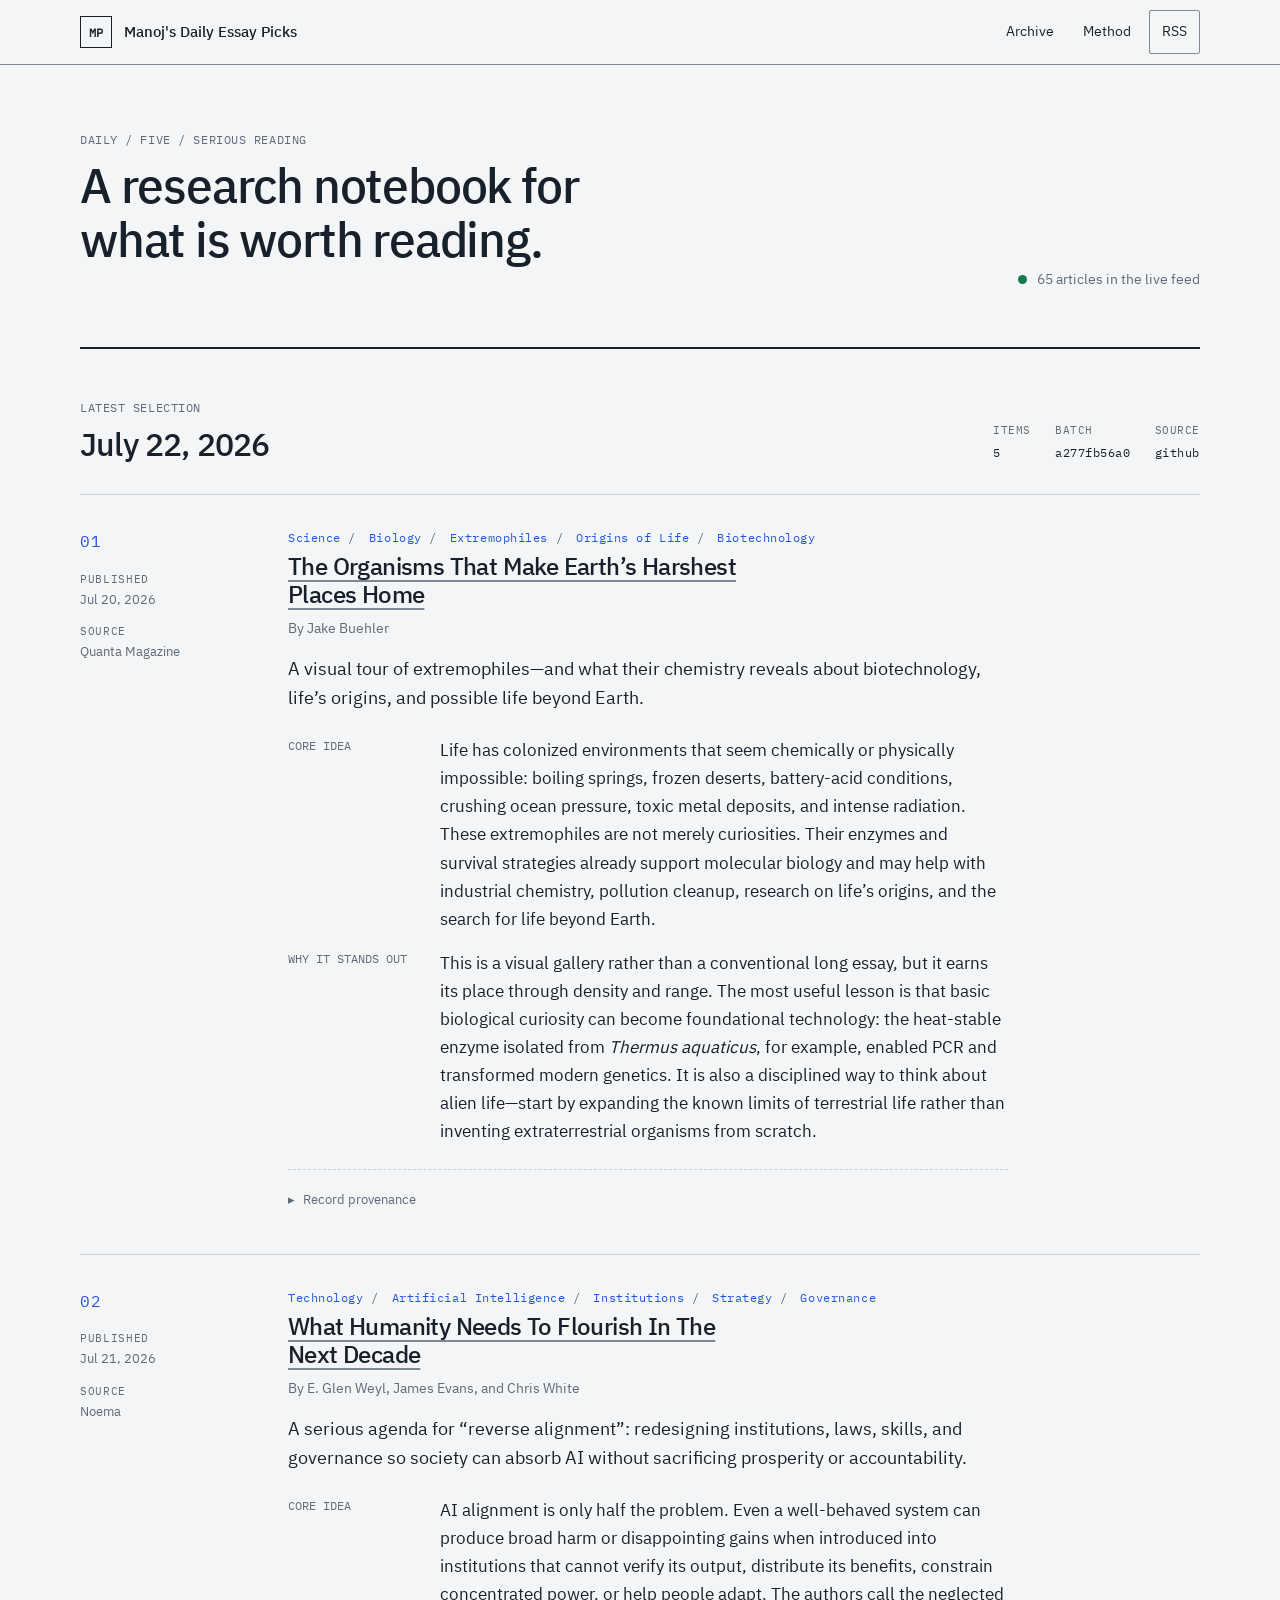
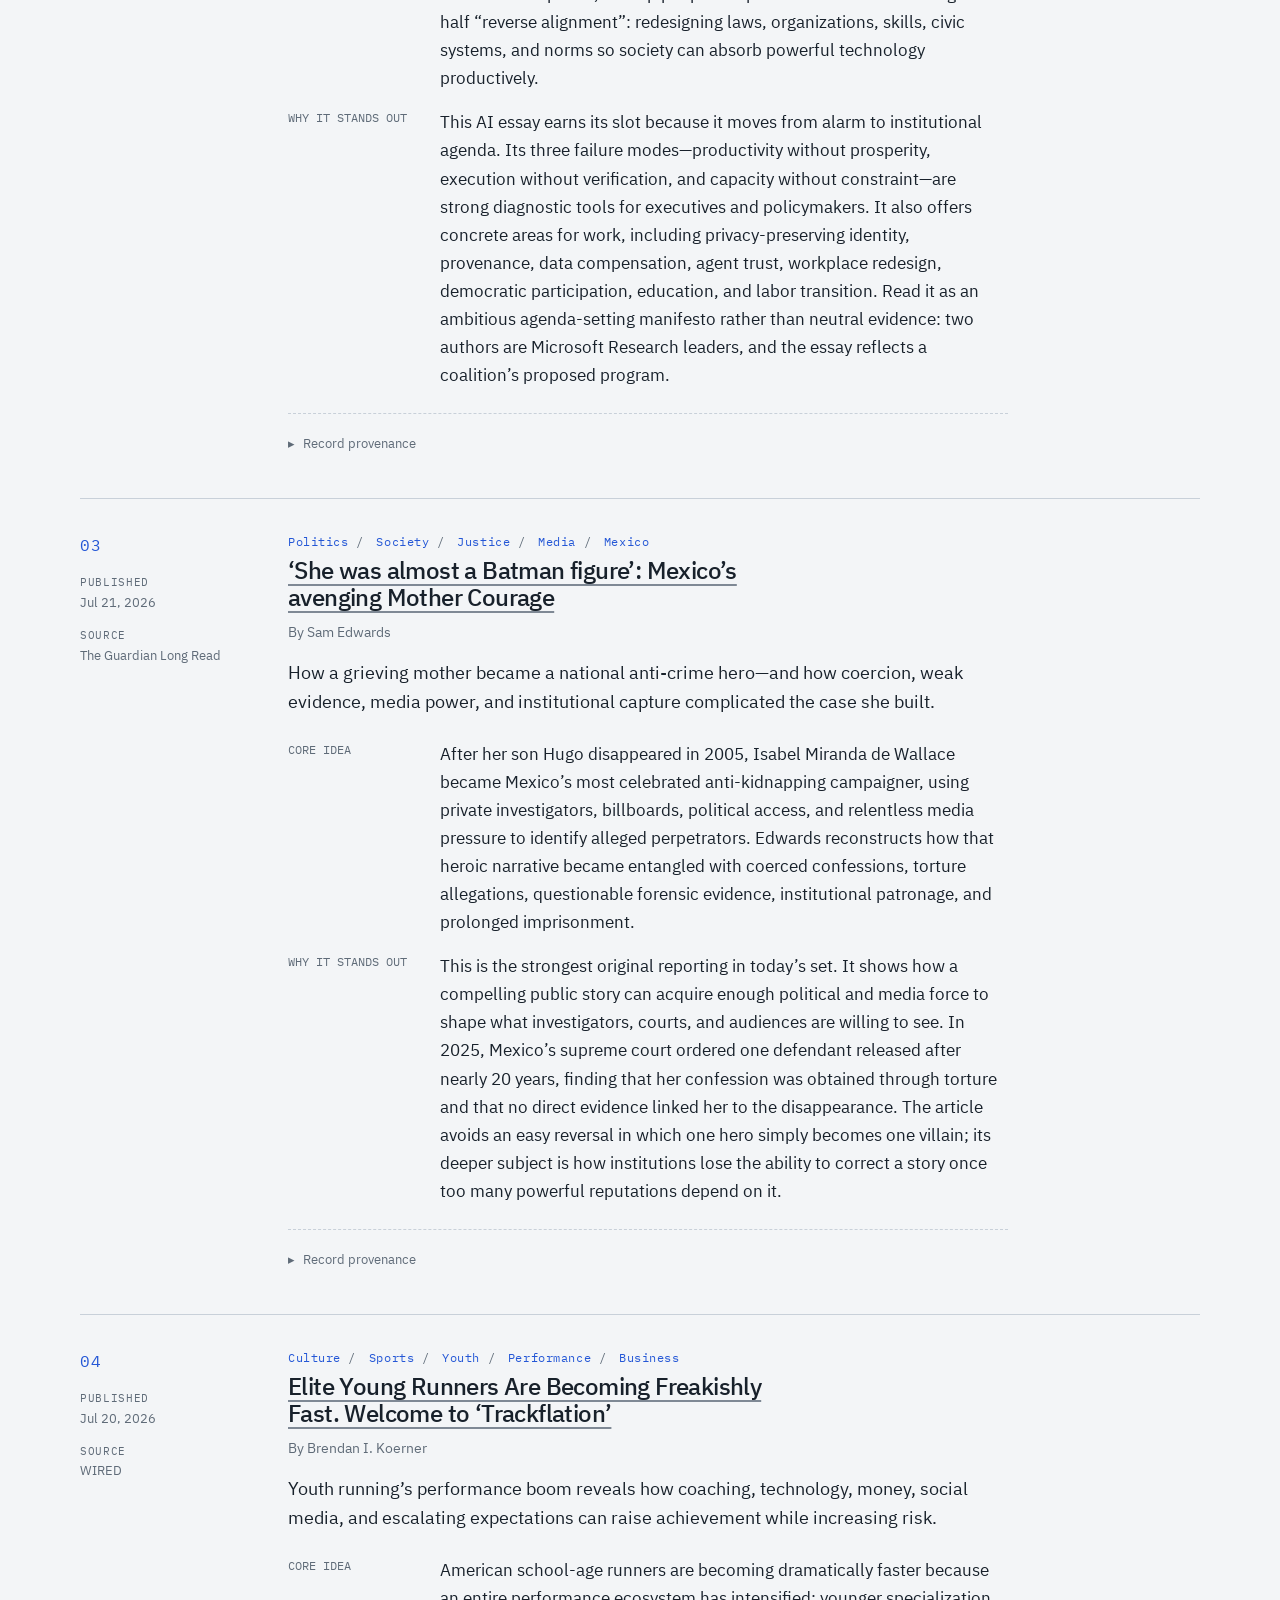
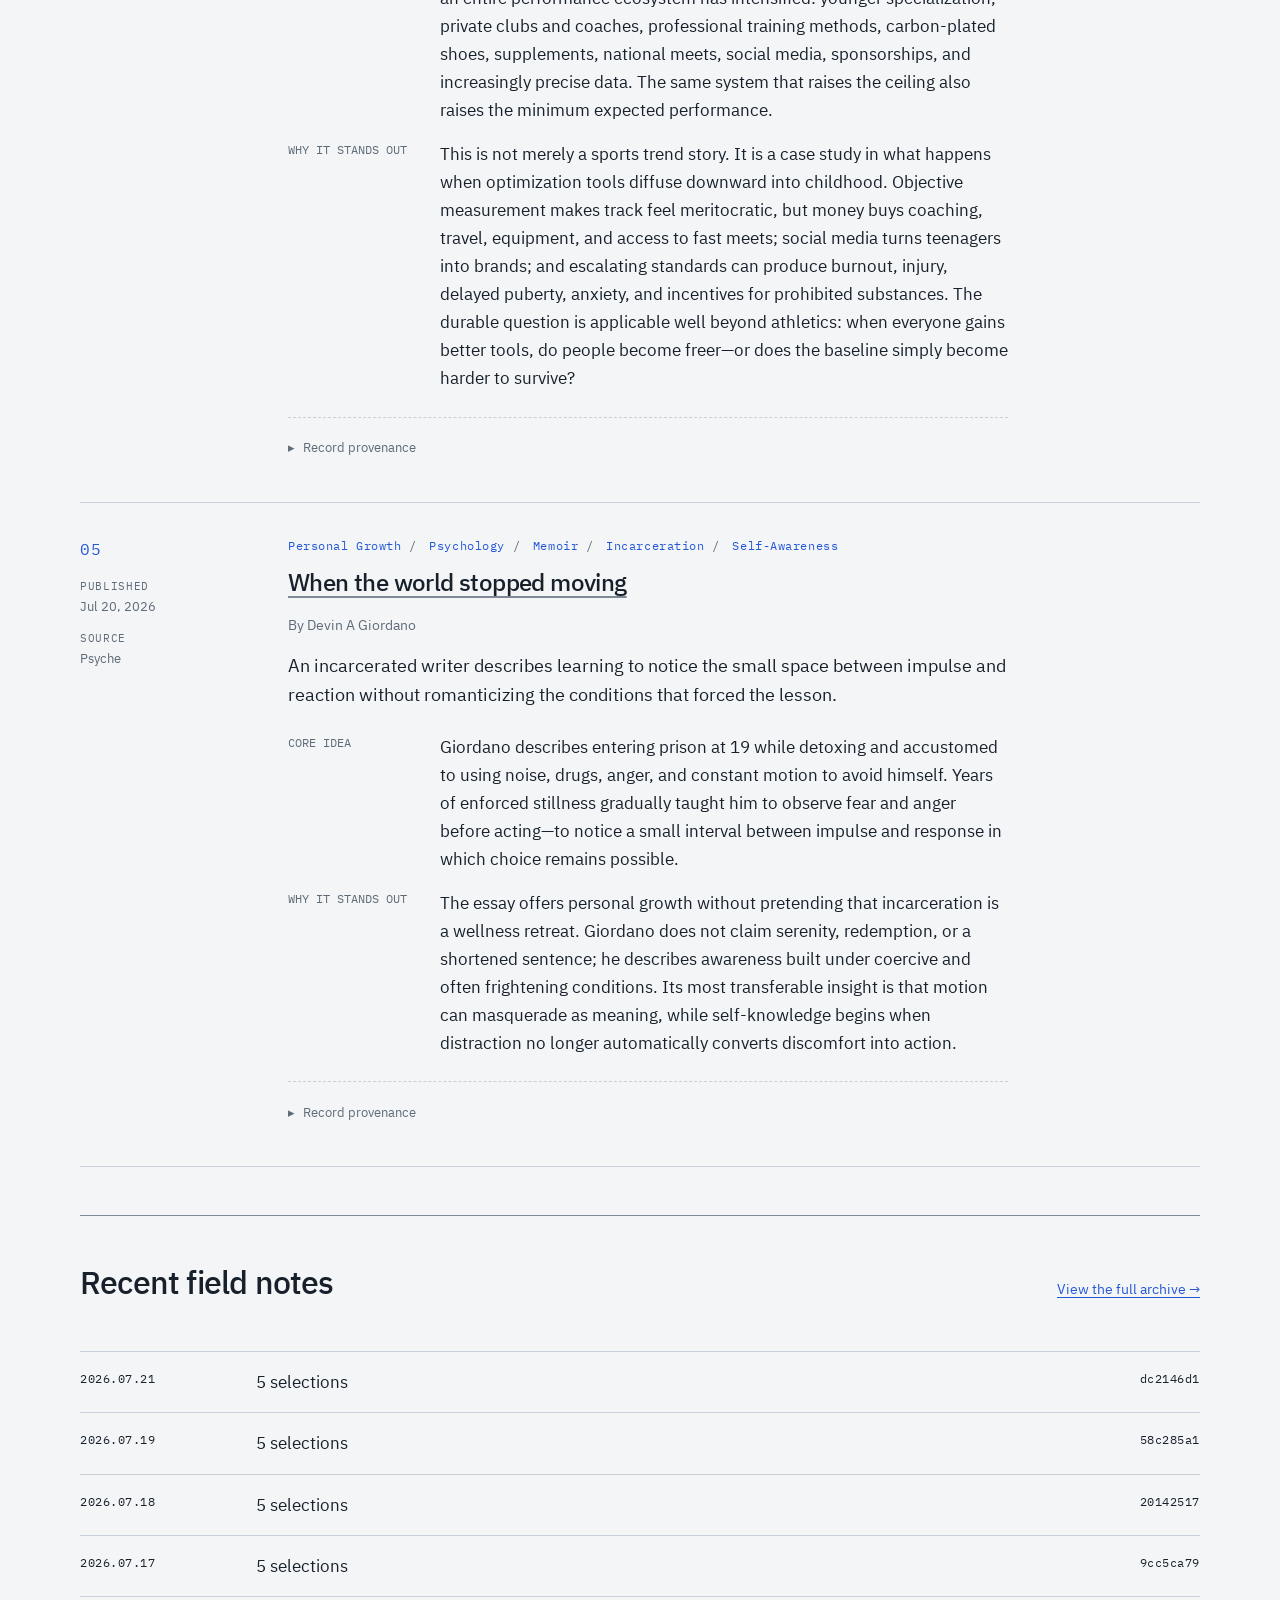
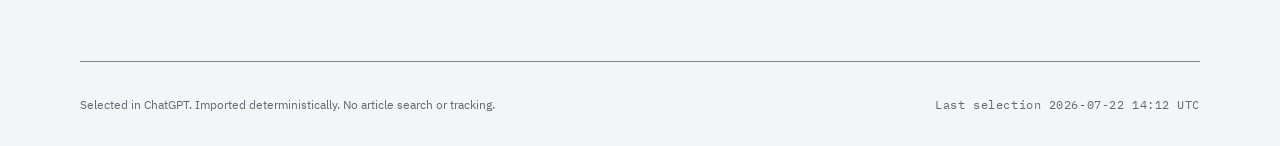
==== public/index.html @ 212d1518 "chore: publish daily essay picks" ====
<!doctype html>
<html lang="en">
  <head>
    <meta charset="utf-8">
    <meta name="viewport" content="width=device-width, initial-scale=1">
    <meta http-equiv="Content-Security-Policy" content="default-src 'self'; style-src 'self'; font-src 'self'; img-src 'none'; script-src 'none'; connect-src 'none'; object-src 'none'; base-uri 'none'; form-action 'none'">
    <meta name="color-scheme" content="light dark">
    <meta name="description" content="Five serious articles and essays selected daily across science, ideas, culture, personal growth, politics, business, strategy, and technology.">
    <title>Manoj&#39;s Daily Essay Picks</title>
    <link rel="alternate" type="application/rss+xml" title="Manoj&#39;s Daily Essay Picks" href="https://manojvemuri.github.io/essay-picks-rss/feed.xml">
    <link rel="stylesheet" href="assets/style.css">
  </head>
  <body>
    <a class="skip-link" href="#content">Skip to main content</a>
    <header class="site-header">
      <div class="site-header__inner">
        <a class="wordmark" href="index.html" aria-label="Manoj&#39;s Daily Essay Picks home" aria-current="page">
          <span class="wordmark__index">MP</span><span>Manoj&#39;s Daily Essay Picks</span>
        </a>
        <nav class="site-nav" aria-label="Primary navigation">
          <a href="archive/">Archive</a>
          <a href="about/">Method</a>
          <a class="site-nav__rss" href="feed.xml">RSS</a>
        </nav>
      </div>
    </header>
    <main id="content" class="page-shell" tabindex="-1"><header class="hero">
  <div><p class="kicker mono">DAILY / FIVE / SERIOUS READING</p><h1 id="page-heading">A research notebook for what is worth reading.</h1></div>
  <div class="hero__status"><span class="status-light" aria-hidden="true"></span><span>65 articles in the live feed</span></div>
</header>
<section class="run" aria-labelledby="latest-run">
  <header class="run-header">
    <div><p class="section-label mono">LATEST SELECTION</p><h2 id="latest-run"><span class="sr-only">Latest selection — </span><time datetime="2026-07-22T14:12:21+00:00">July 22, 2026</time></h2></div>
    <dl class="run-facts mono">
      <div><dt>Items</dt><dd>5</dd></div><div><dt>Batch</dt><dd>a277fb56a0</dd></div><div><dt>Source</dt><dd>github</dd></div>
    </dl>
  </header>
  <div class="article-list"><article class="article-entry" aria-labelledby="article-a277fb56a08be7f24314e1748eec7c83ba4e5de7bfbdcb3e8196fec8ed7889f5-1">
  <div class="article-entry__meta">
    <span class="rank mono"><span class="sr-only">Selection rank </span>01</span>
    <dl>
      <div><dt>Published</dt><dd><time datetime="2026-07-20T00:00:00+00:00">Jul 20, 2026</time></dd></div>
<div><dt>Source</dt><dd>Quanta Magazine</dd></div>    </dl>
  </div>
  <div class="article-entry__body">
    <ul class="eyebrow mono" aria-label="Topics"><li>Science</li><li>Biology</li><li>Extremophiles</li><li>Origins of Life</li><li>Biotechnology</li></ul>
    <h3 id="article-a277fb56a08be7f24314e1748eec7c83ba4e5de7bfbdcb3e8196fec8ed7889f5-1"><a href="https://www.quantamagazine.org/the-organisms-that-make-earths-harshest-places-home-20260720/" rel="noopener noreferrer">The Organisms That Make Earth’s Harshest Places Home</a></h3>
<p class="byline">By Jake Buehler</p>    <p class="dek">A visual tour of extremophiles—and what their chemistry reveals about biotechnology, life’s origins, and possible life beyond Earth.</p>
    <dl class="editorial-notes">
<div><dt>Core idea</dt><dd><p>Life has colonized environments that seem chemically or physically impossible: boiling springs, frozen deserts, battery-acid conditions, crushing ocean pressure, toxic metal deposits, and intense radiation. These extremophiles are not merely curiosities. Their enzymes and survival strategies already support molecular biology and may help with industrial chemistry, pollution cleanup, research on life’s origins, and the search for life beyond Earth.</p>
</dd></div><div><dt>Why it stands out</dt><dd><p>This is a visual gallery rather than a conventional long essay, but it earns its place through density and range. The most useful lesson is that basic biological curiosity can become foundational technology: the heat-stable enzyme isolated from <em>Thermus aquaticus</em>, for example, enabled PCR and transformed modern genetics. It is also a disciplined way to think about alien life—start by expanding the known limits of terrestrial life rather than inventing extraterrestrial organisms from scratch.</p>
</dd></div>    </dl>
    <details class="provenance">
      <summary aria-label="Record provenance for The Organisms That Make Earth’s Harshest Places Home"><span class="disclosure-marker" aria-hidden="true">▸</span>Record provenance</summary>
      <dl>
        <div><dt>Canonical URL</dt><dd class="mono breakable">https://www.quantamagazine.org/the-organisms-that-make-earths-harshest-places-home-20260720/</dd></div>
        <div><dt>Run</dt><dd class="mono">a277fb56a08be7f2</dd></div>
      </dl>
    </details>
  </div>
</article><article class="article-entry" aria-labelledby="article-a277fb56a08be7f24314e1748eec7c83ba4e5de7bfbdcb3e8196fec8ed7889f5-2">
  <div class="article-entry__meta">
    <span class="rank mono"><span class="sr-only">Selection rank </span>02</span>
    <dl>
      <div><dt>Published</dt><dd><time datetime="2026-07-21T00:00:00+00:00">Jul 21, 2026</time></dd></div>
<div><dt>Source</dt><dd>Noema</dd></div>    </dl>
  </div>
  <div class="article-entry__body">
    <ul class="eyebrow mono" aria-label="Topics"><li>Technology</li><li>Artificial Intelligence</li><li>Institutions</li><li>Strategy</li><li>Governance</li></ul>
    <h3 id="article-a277fb56a08be7f24314e1748eec7c83ba4e5de7bfbdcb3e8196fec8ed7889f5-2"><a href="https://www.noemamag.com/what-humanity-needs-to-flourish-in-the-next-decade/" rel="noopener noreferrer">What Humanity Needs To Flourish In The Next Decade</a></h3>
<p class="byline">By E. Glen Weyl, James Evans, and Chris White</p>    <p class="dek">A serious agenda for “reverse alignment”: redesigning institutions, laws, skills, and governance so society can absorb AI without sacrificing prosperity or accountability.</p>
    <dl class="editorial-notes">
<div><dt>Core idea</dt><dd><p>AI alignment is only half the problem. Even a well-behaved system can produce broad harm or disappointing gains when introduced into institutions that cannot verify its output, distribute its benefits, constrain concentrated power, or help people adapt. The authors call the neglected half “reverse alignment”: redesigning laws, organizations, skills, civic systems, and norms so society can absorb powerful technology productively.</p>
</dd></div><div><dt>Why it stands out</dt><dd><p>This AI essay earns its slot because it moves from alarm to institutional agenda. Its three failure modes—productivity without prosperity, execution without verification, and capacity without constraint—are strong diagnostic tools for executives and policymakers. It also offers concrete areas for work, including privacy-preserving identity, provenance, data compensation, agent trust, workplace redesign, democratic participation, education, and labor transition. Read it as an ambitious agenda-setting manifesto rather than neutral evidence: two authors are Microsoft Research leaders, and the essay reflects a coalition’s proposed program.</p>
</dd></div>    </dl>
    <details class="provenance">
      <summary aria-label="Record provenance for What Humanity Needs To Flourish In The Next Decade"><span class="disclosure-marker" aria-hidden="true">▸</span>Record provenance</summary>
      <dl>
        <div><dt>Canonical URL</dt><dd class="mono breakable">https://www.noemamag.com/what-humanity-needs-to-flourish-in-the-next-decade/</dd></div>
        <div><dt>Run</dt><dd class="mono">a277fb56a08be7f2</dd></div>
      </dl>
    </details>
  </div>
</article><article class="article-entry" aria-labelledby="article-a277fb56a08be7f24314e1748eec7c83ba4e5de7bfbdcb3e8196fec8ed7889f5-3">
  <div class="article-entry__meta">
    <span class="rank mono"><span class="sr-only">Selection rank </span>03</span>
    <dl>
      <div><dt>Published</dt><dd><time datetime="2026-07-21T04:00:00+00:00">Jul 21, 2026</time></dd></div>
<div><dt>Source</dt><dd>The Guardian Long Read</dd></div>    </dl>
  </div>
  <div class="article-entry__body">
    <ul class="eyebrow mono" aria-label="Topics"><li>Politics</li><li>Society</li><li>Justice</li><li>Media</li><li>Mexico</li></ul>
    <h3 id="article-a277fb56a08be7f24314e1748eec7c83ba4e5de7bfbdcb3e8196fec8ed7889f5-3"><a href="https://www.theguardian.com/news/ng-interactive/2026/jul/21/she-was-almost-a-batman-figure-mexicos-avenging-mother-courage" rel="noopener noreferrer">‘She was almost a Batman figure’: Mexico’s avenging Mother Courage</a></h3>
<p class="byline">By Sam Edwards</p>    <p class="dek">How a grieving mother became a national anti-crime hero—and how coercion, weak evidence, media power, and institutional capture complicated the case she built.</p>
    <dl class="editorial-notes">
<div><dt>Core idea</dt><dd><p>After her son Hugo disappeared in 2005, Isabel Miranda de Wallace became Mexico’s most celebrated anti-kidnapping campaigner, using private investigators, billboards, political access, and relentless media pressure to identify alleged perpetrators. Edwards reconstructs how that heroic narrative became entangled with coerced confessions, torture allegations, questionable forensic evidence, institutional patronage, and prolonged imprisonment.</p>
</dd></div><div><dt>Why it stands out</dt><dd><p>This is the strongest original reporting in today’s set. It shows how a compelling public story can acquire enough political and media force to shape what investigators, courts, and audiences are willing to see. In 2025, Mexico’s supreme court ordered one defendant released after nearly 20 years, finding that her confession was obtained through torture and that no direct evidence linked her to the disappearance. The article avoids an easy reversal in which one hero simply becomes one villain; its deeper subject is how institutions lose the ability to correct a story once too many powerful reputations depend on it.</p>
</dd></div>    </dl>
    <details class="provenance">
      <summary aria-label="Record provenance for ‘She was almost a Batman figure’: Mexico’s avenging Mother Courage"><span class="disclosure-marker" aria-hidden="true">▸</span>Record provenance</summary>
      <dl>
        <div><dt>Canonical URL</dt><dd class="mono breakable">https://www.theguardian.com/news/ng-interactive/2026/jul/21/she-was-almost-a-batman-figure-mexicos-avenging-mother-courage</dd></div>
        <div><dt>Run</dt><dd class="mono">a277fb56a08be7f2</dd></div>
      </dl>
    </details>
  </div>
</article><article class="article-entry" aria-labelledby="article-a277fb56a08be7f24314e1748eec7c83ba4e5de7bfbdcb3e8196fec8ed7889f5-4">
  <div class="article-entry__meta">
    <span class="rank mono"><span class="sr-only">Selection rank </span>04</span>
    <dl>
      <div><dt>Published</dt><dd><time datetime="2026-07-20T10:00:00+00:00">Jul 20, 2026</time></dd></div>
<div><dt>Source</dt><dd>WIRED</dd></div>    </dl>
  </div>
  <div class="article-entry__body">
    <ul class="eyebrow mono" aria-label="Topics"><li>Culture</li><li>Sports</li><li>Youth</li><li>Performance</li><li>Business</li></ul>
    <h3 id="article-a277fb56a08be7f24314e1748eec7c83ba4e5de7bfbdcb3e8196fec8ed7889f5-4"><a href="https://www.wired.com/story/teenagers-running-trackflation/" rel="noopener noreferrer">Elite Young Runners Are Becoming Freakishly Fast. Welcome to ‘Trackflation’</a></h3>
<p class="byline">By Brendan I. Koerner</p>    <p class="dek">Youth running’s performance boom reveals how coaching, technology, money, social media, and escalating expectations can raise achievement while increasing risk.</p>
    <dl class="editorial-notes">
<div><dt>Core idea</dt><dd><p>American school-age runners are becoming dramatically faster because an entire performance ecosystem has intensified: younger specialization, private clubs and coaches, professional training methods, carbon-plated shoes, supplements, national meets, social media, sponsorships, and increasingly precise data. The same system that raises the ceiling also raises the minimum expected performance.</p>
</dd></div><div><dt>Why it stands out</dt><dd><p>This is not merely a sports trend story. It is a case study in what happens when optimization tools diffuse downward into childhood. Objective measurement makes track feel meritocratic, but money buys coaching, travel, equipment, and access to fast meets; social media turns teenagers into brands; and escalating standards can produce burnout, injury, delayed puberty, anxiety, and incentives for prohibited substances. The durable question is applicable well beyond athletics: when everyone gains better tools, do people become freer—or does the baseline simply become harder to survive?</p>
</dd></div>    </dl>
    <details class="provenance">
      <summary aria-label="Record provenance for Elite Young Runners Are Becoming Freakishly Fast. Welcome to ‘Trackflation’"><span class="disclosure-marker" aria-hidden="true">▸</span>Record provenance</summary>
      <dl>
        <div><dt>Canonical URL</dt><dd class="mono breakable">https://www.wired.com/story/teenagers-running-trackflation/</dd></div>
        <div><dt>Run</dt><dd class="mono">a277fb56a08be7f2</dd></div>
      </dl>
    </details>
  </div>
</article><article class="article-entry" aria-labelledby="article-a277fb56a08be7f24314e1748eec7c83ba4e5de7bfbdcb3e8196fec8ed7889f5-5">
  <div class="article-entry__meta">
    <span class="rank mono"><span class="sr-only">Selection rank </span>05</span>
    <dl>
      <div><dt>Published</dt><dd><time datetime="2026-07-20T18:00:00+00:00">Jul 20, 2026</time></dd></div>
<div><dt>Source</dt><dd>Psyche</dd></div>    </dl>
  </div>
  <div class="article-entry__body">
    <ul class="eyebrow mono" aria-label="Topics"><li>Personal Growth</li><li>Psychology</li><li>Memoir</li><li>Incarceration</li><li>Self-Awareness</li></ul>
    <h3 id="article-a277fb56a08be7f24314e1748eec7c83ba4e5de7bfbdcb3e8196fec8ed7889f5-5"><a href="https://psyche.co/turning-points/in-the-stillness-of-prison-i-learned-how-to-be-alone" rel="noopener noreferrer">When the world stopped moving</a></h3>
<p class="byline">By Devin A Giordano</p>    <p class="dek">An incarcerated writer describes learning to notice the small space between impulse and reaction without romanticizing the conditions that forced the lesson.</p>
    <dl class="editorial-notes">
<div><dt>Core idea</dt><dd><p>Giordano describes entering prison at 19 while detoxing and accustomed to using noise, drugs, anger, and constant motion to avoid himself. Years of enforced stillness gradually taught him to observe fear and anger before acting—to notice a small interval between impulse and response in which choice remains possible.</p>
</dd></div><div><dt>Why it stands out</dt><dd><p>The essay offers personal growth without pretending that incarceration is a wellness retreat. Giordano does not claim serenity, redemption, or a shortened sentence; he describes awareness built under coercive and often frightening conditions. Its most transferable insight is that motion can masquerade as meaning, while self-knowledge begins when distraction no longer automatically converts discomfort into action.</p>
</dd></div>    </dl>
    <details class="provenance">
      <summary aria-label="Record provenance for When the world stopped moving"><span class="disclosure-marker" aria-hidden="true">▸</span>Record provenance</summary>
      <dl>
        <div><dt>Canonical URL</dt><dd class="mono breakable">https://psyche.co/turning-points/in-the-stillness-of-prison-i-learned-how-to-be-alone</dd></div>
        <div><dt>Run</dt><dd class="mono">a277fb56a08be7f2</dd></div>
      </dl>
    </details>
  </div>
</article></div>
</section>
<section class="recent-runs" aria-labelledby="recent-heading">
  <div class="section-heading-row"><h2 id="recent-heading">Recent field notes</h2><a class="target-link" href="archive/">View the full archive →</a></div>
  <ol class="run-index"><li><span class="mono">2026.07.21</span><span>5 selections</span><span class="mono">dc2146d1</span></li><li><span class="mono">2026.07.19</span><span>5 selections</span><span class="mono">58c285a1</span></li><li><span class="mono">2026.07.18</span><span>5 selections</span><span class="mono">20142517</span></li><li><span class="mono">2026.07.17</span><span>5 selections</span><span class="mono">9cc5ca79</span></li></ol>
</section>
</main>
    <footer class="site-footer">
      <p>Selected in ChatGPT. Imported deterministically. No article search or tracking.</p>
<p class="mono">Last selection <time datetime="2026-07-22T14:12:21+00:00">2026-07-22 14:12 UTC</time></p>    </footer>
  </body>
</html>
---- public/assets/style.css ----
/* Aesthetic direction: Research notebook / analytical / composed / archival.
 * Type: IBM Plex Sans + IBM Plex Mono, self-hosted. Cool paper/ink/cobalt palette.
 * Moderate 8px density, 2px corners, rules instead of shadows, no imagery.
 * Quiet 150ms transitions only; reduced-motion safe.
 */
@font-face{font-family:"IBM Plex Sans";src:url("fonts/IBMPlexSans-Regular.woff2") format("woff2");font-style:normal;font-weight:400;font-display:swap}
@font-face{font-family:"IBM Plex Sans";src:url("fonts/IBMPlexSans-Medium.woff2") format("woff2");font-style:normal;font-weight:500 600;font-display:swap}
@font-face{font-family:"IBM Plex Mono";src:url("fonts/IBMPlexMono-Regular.woff2") format("woff2");font-style:normal;font-weight:400 500;font-display:swap}
:root{color-scheme:light dark;--canvas:#f3f5f7;--surface:#fafbfc;--ink:#18212b;--muted:#5f6b78;--rule:#c8d0d9;--rule-strong:#7f8995;--cobalt:#2457d6;--cobalt-hover:#1945b5;--success:#18794e;--warning:#946200;--focus:#0b57d0;--s1:.5rem;--s2:1rem;--s3:1.5rem;--s4:2rem;--s5:3rem;--s6:4rem;--content:70rem;--measure:72ch;--transition:150ms ease}
*{box-sizing:border-box}html{scroll-behavior:smooth}body{margin:0;background:var(--canvas);color:var(--ink);font-family:"IBM Plex Sans","Helvetica Neue",sans-serif;font-size:1.0625rem;line-height:1.65;text-rendering:optimizeLegibility}.sr-only{position:absolute;width:1px;height:1px;padding:0;margin:-1px;overflow:hidden;clip:rect(0,0,0,0);white-space:nowrap;border:0}
a{color:var(--cobalt);text-decoration-thickness:.08em;text-underline-offset:.2em;transition:color var(--transition),background-color var(--transition)}a:hover{color:var(--cobalt-hover)}a:focus-visible,summary:focus-visible{outline:3px solid var(--focus);outline-offset:4px;border-radius:2px}
h1,h2,h3,p{margin-top:0}h1,h2,h3{line-height:1.14;letter-spacing:-.025em}h1{font-size:clamp(2.25rem,6vw,3rem);max-width:18ch}h2{font-size:clamp(1.625rem,4vw,2rem)}h3{font-size:clamp(1.3125rem,3vw,1.5rem);max-width:34ch}.mono,code,.section-label,.kicker{font-family:"IBM Plex Mono","SFMono-Regular",Consolas,monospace;font-size:.78rem;letter-spacing:.045em}
.skip-link{position:fixed;top:.75rem;left:.75rem;z-index:10;padding:.75rem 1rem;background:var(--ink);color:var(--surface);transform:translateY(-160%)}.skip-link:focus{transform:translateY(0)}
.site-header{position:sticky;top:0;z-index:5;border-bottom:1px solid var(--rule-strong);background:color-mix(in srgb,var(--canvas) 94%,transparent);backdrop-filter:blur(12px)}.site-header__inner,.page-shell,.site-footer{width:min(calc(100% - 2rem),var(--content));margin-inline:auto}.site-header__inner{min-height:4rem;display:flex;align-items:center;justify-content:space-between;gap:var(--s2)}
.wordmark{min-height:2.75rem;display:inline-flex;align-items:center;gap:.75rem;color:var(--ink);font-size:.92rem;font-weight:600;text-decoration:none}.wordmark__index{display:grid;place-items:center;width:2rem;height:2rem;border:1px solid var(--ink);font-family:"IBM Plex Mono",monospace;font-size:.72rem}.site-nav{display:flex;align-items:center;gap:.35rem}.site-nav a{min-height:2.75rem;display:grid;place-items:center;padding:0 .75rem;color:var(--ink);font-size:.88rem;text-decoration:none}.site-nav a:hover{background:var(--surface)}.site-nav__rss{border:1px solid var(--rule-strong);border-radius:2px}
.page-shell{padding-block:var(--s6)}.hero{display:grid;grid-template-columns:minmax(0,1fr) auto;gap:var(--s5);align-items:end;padding-bottom:var(--s5);border-bottom:2px solid var(--ink)}.kicker,.section-label{color:var(--muted);margin-bottom:var(--s1)}.hero__status{display:flex;align-items:center;gap:.625rem;padding-bottom:.5rem;color:var(--muted);font-size:.88rem}.status-light{width:.55rem;height:.55rem;border-radius:50%;background:var(--success)}
.run{padding-block:var(--s5);border-bottom:1px solid var(--rule-strong)}.run--archive{padding-top:var(--s4)}.run-header{display:flex;align-items:end;justify-content:space-between;gap:var(--s4);margin-bottom:var(--s3)}.run-header h2{margin-bottom:0}.run-facts{display:flex;gap:var(--s3);margin:0}.run-facts div{display:grid;gap:.1rem}.run-facts dt{color:var(--muted);text-transform:uppercase;font-size:.68rem}.run-facts dd{margin:0;color:var(--ink)}
.reading-order{display:grid;grid-template-columns:9rem minmax(0,var(--measure));gap:var(--s3);padding:var(--s2) 0;border-block:1px solid var(--rule-strong)}.reading-order p{margin:0}.reading-order__label{margin:0;color:var(--cobalt);font-size:.78rem;letter-spacing:.045em}.article-list{border-top:1px solid var(--rule);margin-top:var(--s4)}
.article-entry{display:grid;grid-template-columns:11rem minmax(0,1fr);gap:var(--s4);padding-block:var(--s4);border-bottom:1px solid var(--rule)}.article-entry__meta{color:var(--muted)}.rank{display:inline-block;color:var(--cobalt);font-size:1rem;margin-bottom:var(--s2)}.article-entry__meta dl{display:grid;gap:.8rem;margin:0}.article-entry__meta dt{font-family:"IBM Plex Mono",monospace;font-size:.68rem;text-transform:uppercase;letter-spacing:.06em}.article-entry__meta dd{margin:0;font-size:.82rem}.article-entry__body{max-width:var(--measure)}.article-entry h3{margin:.35rem 0 .5rem}.article-entry h3 a{display:inline-flex;align-items:center;min-height:2.75rem;color:var(--ink);text-decoration-color:var(--rule-strong)}.article-entry h3 a:hover{color:var(--cobalt);text-decoration-color:var(--cobalt)}
.eyebrow{display:flex;flex-wrap:wrap;gap:.5rem .8rem;margin:0;padding:0;color:var(--cobalt);list-style:none}.eyebrow li:not(:last-child)::after{content:" /";color:var(--muted)}.byline{color:var(--muted);font-size:.9rem}.dek{font-size:1.1rem;color:var(--ink)}.editorial-notes{display:grid;gap:var(--s2);margin:var(--s3) 0 0}.editorial-notes div{display:grid;grid-template-columns:8.5rem minmax(0,1fr);gap:var(--s2)}.editorial-notes dt{font-family:"IBM Plex Mono",monospace;font-size:.72rem;text-transform:uppercase;color:var(--muted)}.editorial-notes dd{margin:0}.editorial-notes dd p:last-child{margin-bottom:0}
.delivery-note{margin-top:var(--s2);padding-left:.75rem;border-left:3px solid var(--warning);color:var(--muted);font-size:.86rem}.provenance{margin-top:var(--s3);border-top:1px dashed var(--rule);padding-top:var(--s1);font-size:.8rem;color:var(--muted)}.provenance summary{cursor:pointer;min-height:2.75rem;display:flex;align-items:center;gap:.5rem}.disclosure-marker{display:inline-block;transition:transform var(--transition)}.provenance[open] .disclosure-marker{transform:rotate(90deg)}.provenance dl{margin:0}.provenance div{display:grid;grid-template-columns:8rem minmax(0,1fr);gap:var(--s2)}.provenance dd{margin:0}.breakable{overflow-wrap:anywhere}
.recent-runs{padding-top:var(--s5)}.section-heading-row{display:flex;align-items:baseline;justify-content:space-between;gap:var(--s2)}.section-heading-row a{font-size:.9rem}.target-link{display:inline-flex;align-items:center;min-height:2.75rem}.run-index{list-style:none;padding:0;margin:var(--s3) 0 0;border-top:1px solid var(--rule)}.run-index li{display:grid;grid-template-columns:10rem 1fr auto;gap:var(--s2);padding:var(--s2) 0;border-bottom:1px solid var(--rule)}
.page-heading{max-width:48rem;padding-bottom:var(--s4);border-bottom:2px solid var(--ink)}.page-heading>p:last-child{max-width:var(--measure);color:var(--muted)}.method-grid{display:grid;grid-template-columns:repeat(2,1fr);gap:1px;margin-top:var(--s5);background:var(--rule-strong);border:1px solid var(--rule-strong)}.method-grid section{background:var(--surface);padding:var(--s4)}.method-grid h2{font-size:1.35rem}.method-grid p:last-child{margin-bottom:0}
.design-spec{margin-top:var(--s5);padding:var(--s4);border:1px solid var(--rule-strong);background:var(--surface)}.design-spec dl{display:grid;grid-template-columns:repeat(2,1fr);gap:0;margin:var(--s3) 0 0;border-top:1px solid var(--rule)}.design-spec div{display:grid;grid-template-columns:7rem 1fr;gap:var(--s2);padding:var(--s2) 0;border-bottom:1px solid var(--rule)}.design-spec div:nth-child(odd){padding-right:var(--s3)}.design-spec dt{font-family:"IBM Plex Mono",monospace;font-size:.72rem;color:var(--muted);text-transform:uppercase}.design-spec dd{margin:0}.empty-state{max-width:44rem;padding:var(--s5);border:1px solid var(--rule-strong);background:var(--surface)}.empty-state code{display:block;padding:var(--s2);border:1px solid var(--rule);overflow-x:auto}.site-footer{display:flex;justify-content:space-between;gap:var(--s3);padding-block:var(--s4);border-top:1px solid var(--rule-strong);color:var(--muted);font-size:.78rem}.site-footer p{margin:0}
@media(prefers-color-scheme:dark){:root{--canvas:#11161c;--surface:#171e26;--ink:#e5ecf3;--muted:#9daab8;--rule:#35414e;--rule-strong:#667585;--cobalt:#7da4ff;--cobalt-hover:#a8c1ff;--success:#4ea978;--warning:#d19a45;--focus:#a8c1ff}}
@media(max-width:48rem){.site-header__inner{align-items:flex-start;padding-block:.75rem}.wordmark{max-width:12rem}.site-nav{gap:0}.site-nav a{padding-inline:.5rem}.page-shell{padding-block:var(--s4)}.hero{grid-template-columns:1fr;gap:var(--s2)}.run-header{align-items:flex-start;flex-direction:column}.run-facts{width:100%;justify-content:space-between}.reading-order{grid-template-columns:1fr;gap:.4rem}.article-entry{grid-template-columns:1fr;gap:var(--s2)}.article-entry__meta{display:flex;justify-content:space-between;align-items:flex-start;gap:var(--s2)}.article-entry__meta dl{grid-template-columns:repeat(3,1fr)}.editorial-notes div{grid-template-columns:1fr;gap:.25rem}.method-grid,.design-spec dl{grid-template-columns:1fr}.design-spec div:nth-child(odd){padding-right:0}.site-footer{flex-direction:column}}
@media(max-width:34rem){.site-header__inner{display:grid}.site-nav{justify-content:space-between}.article-entry__meta{display:block}.article-entry__meta dl{display:flex;flex-wrap:wrap}.run-facts{flex-wrap:wrap}.run-index li{grid-template-columns:1fr auto}.run-index li span:last-child{display:none}.design-spec div,.provenance div{grid-template-columns:1fr;gap:.25rem}}
@media(prefers-reduced-motion:reduce){*,*::before,*::after{scroll-behavior:auto!important;transition-duration:.01ms!important}}
@media print{:root{color-scheme:light;--canvas:#fff;--surface:#fff;--ink:#111;--muted:#444;--rule:#bbb}.site-header,.site-footer,.provenance,.recent-runs{display:none}.page-shell{width:100%;padding:0}.article-entry{break-inside:avoid;grid-template-columns:8rem 1fr}a{color:inherit;text-decoration:none}}
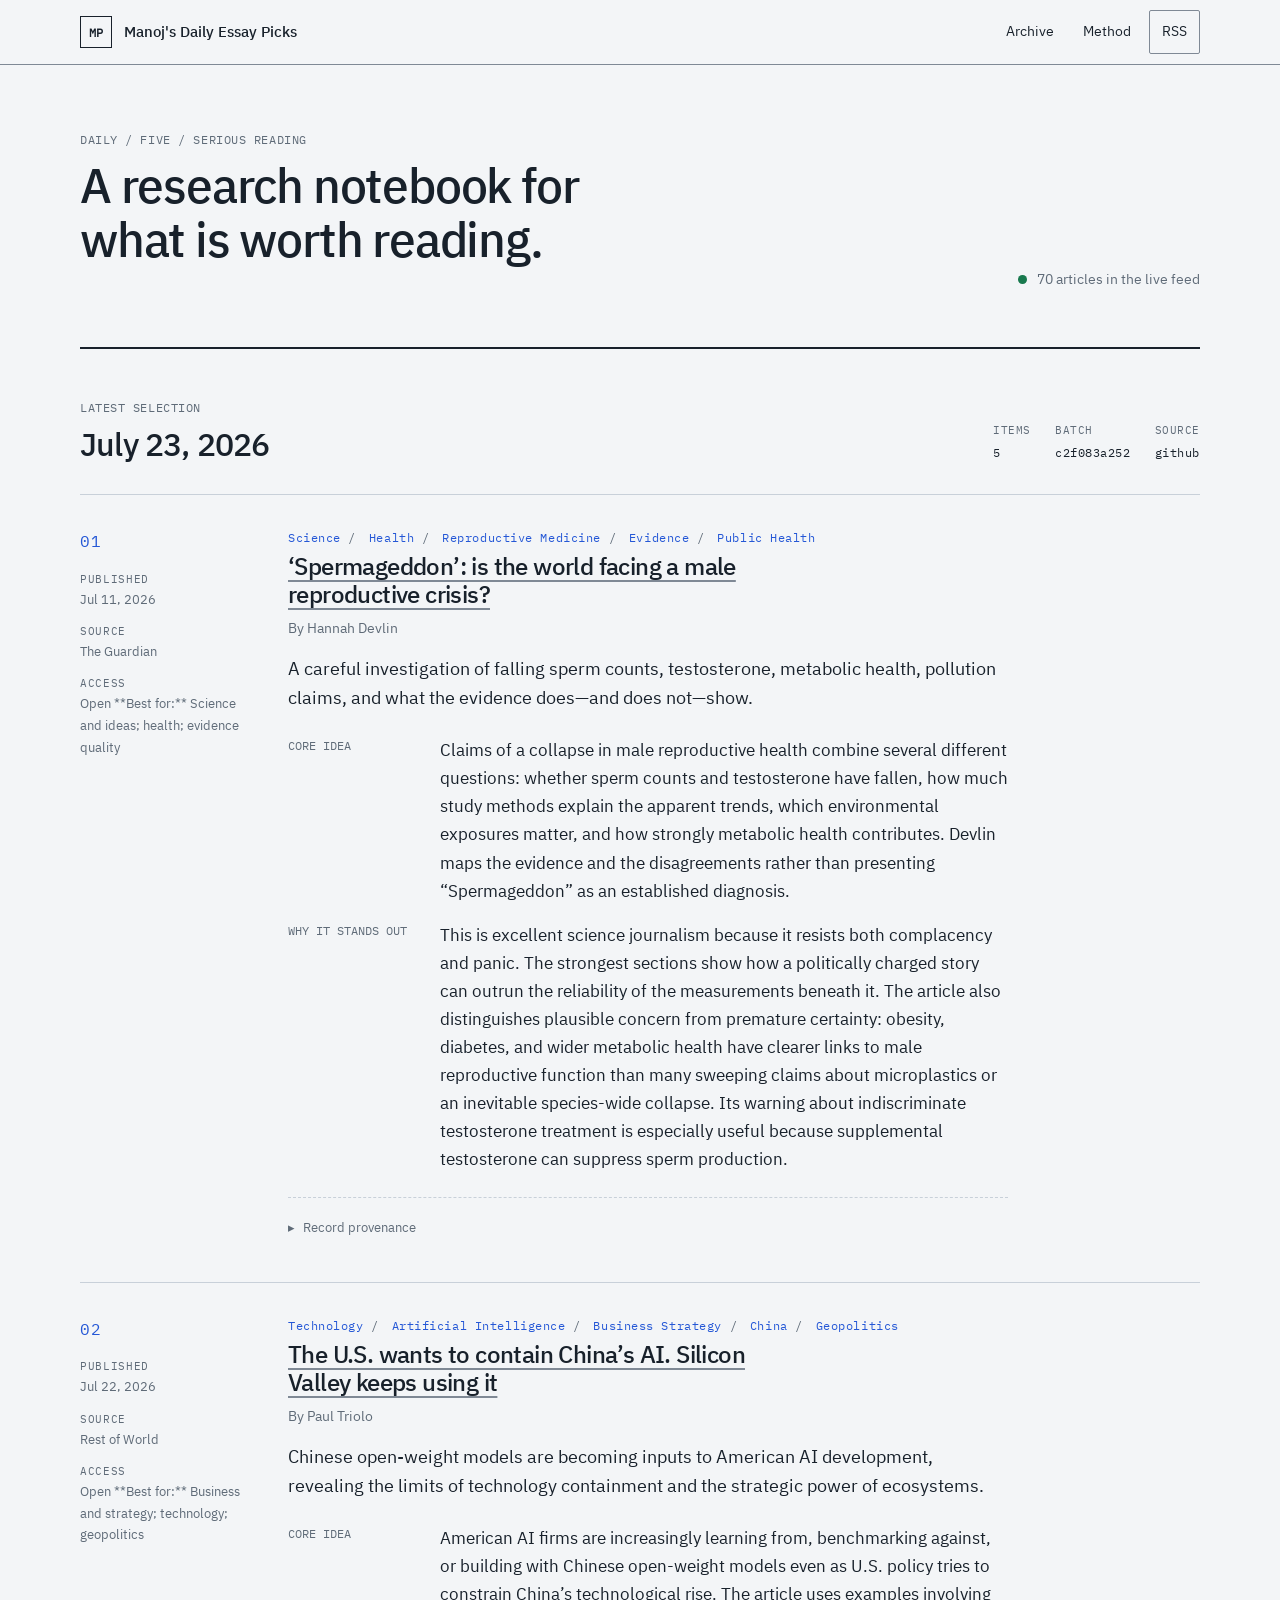
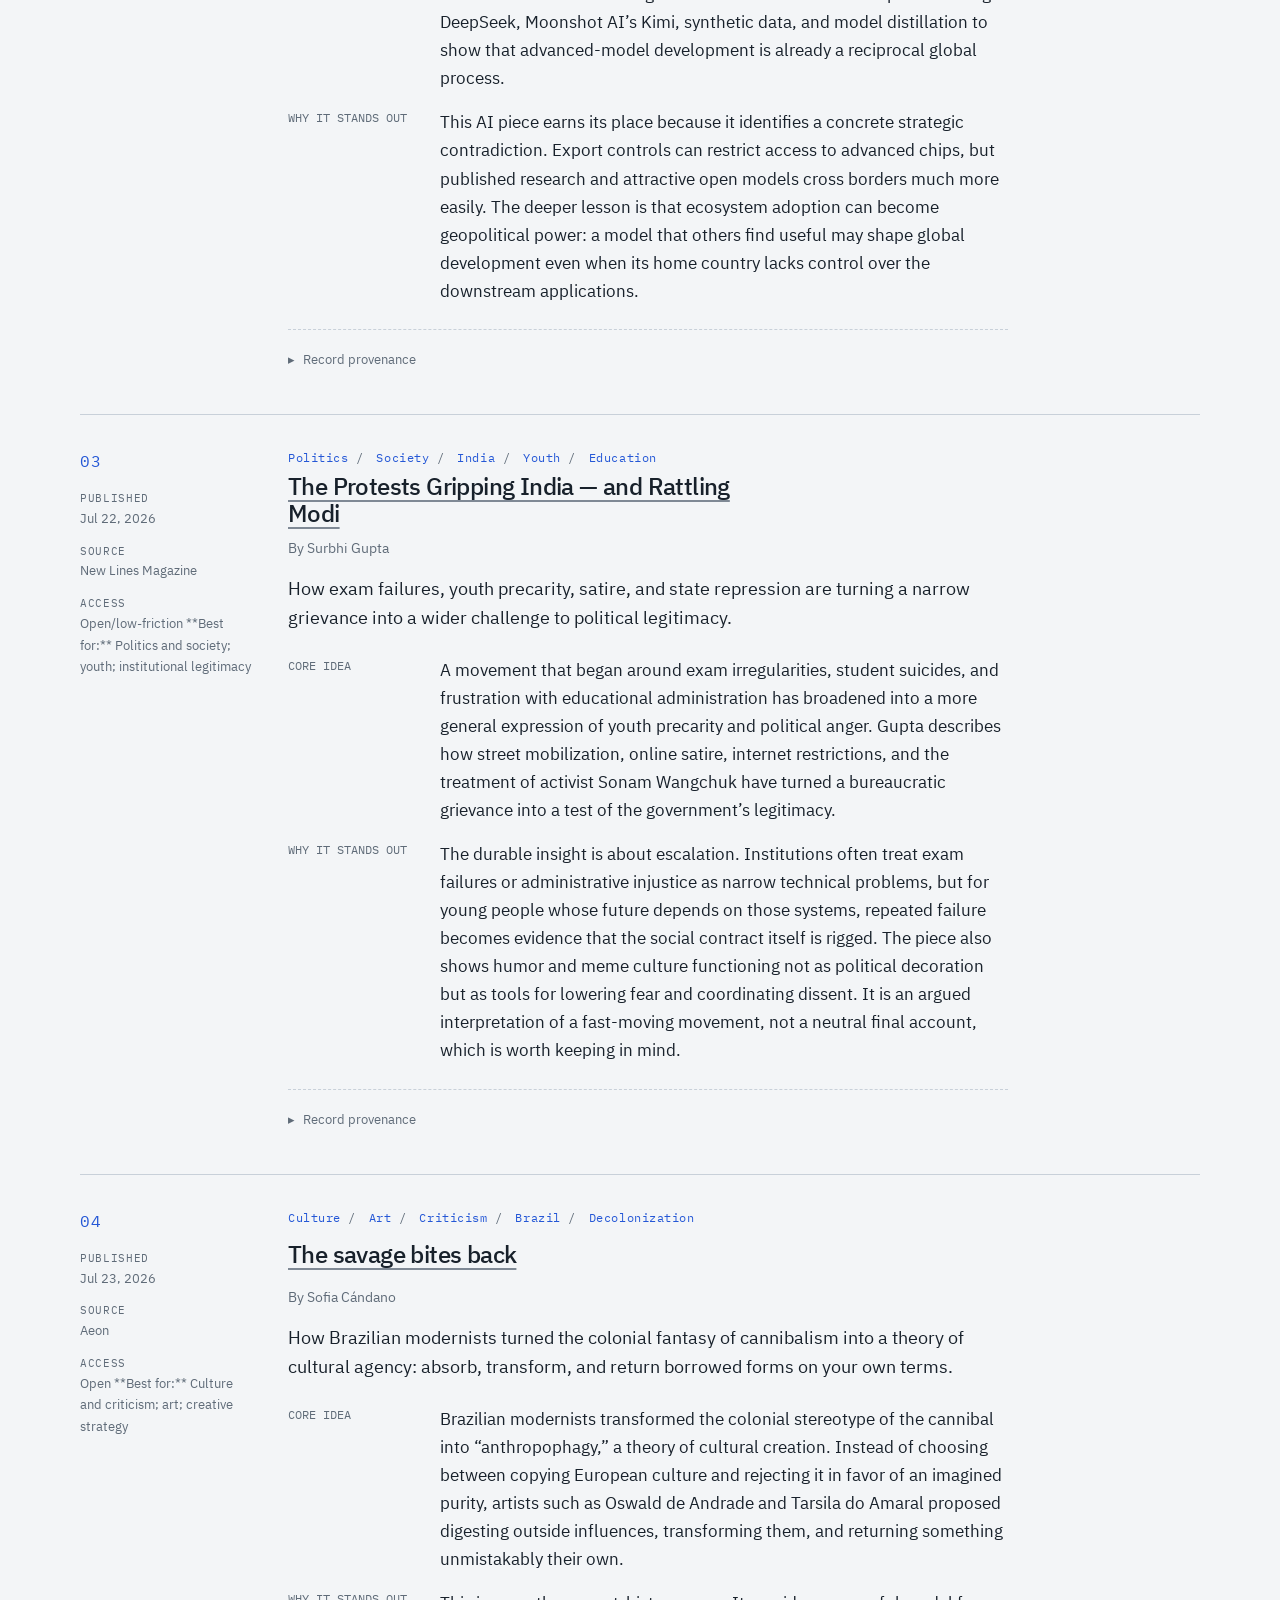
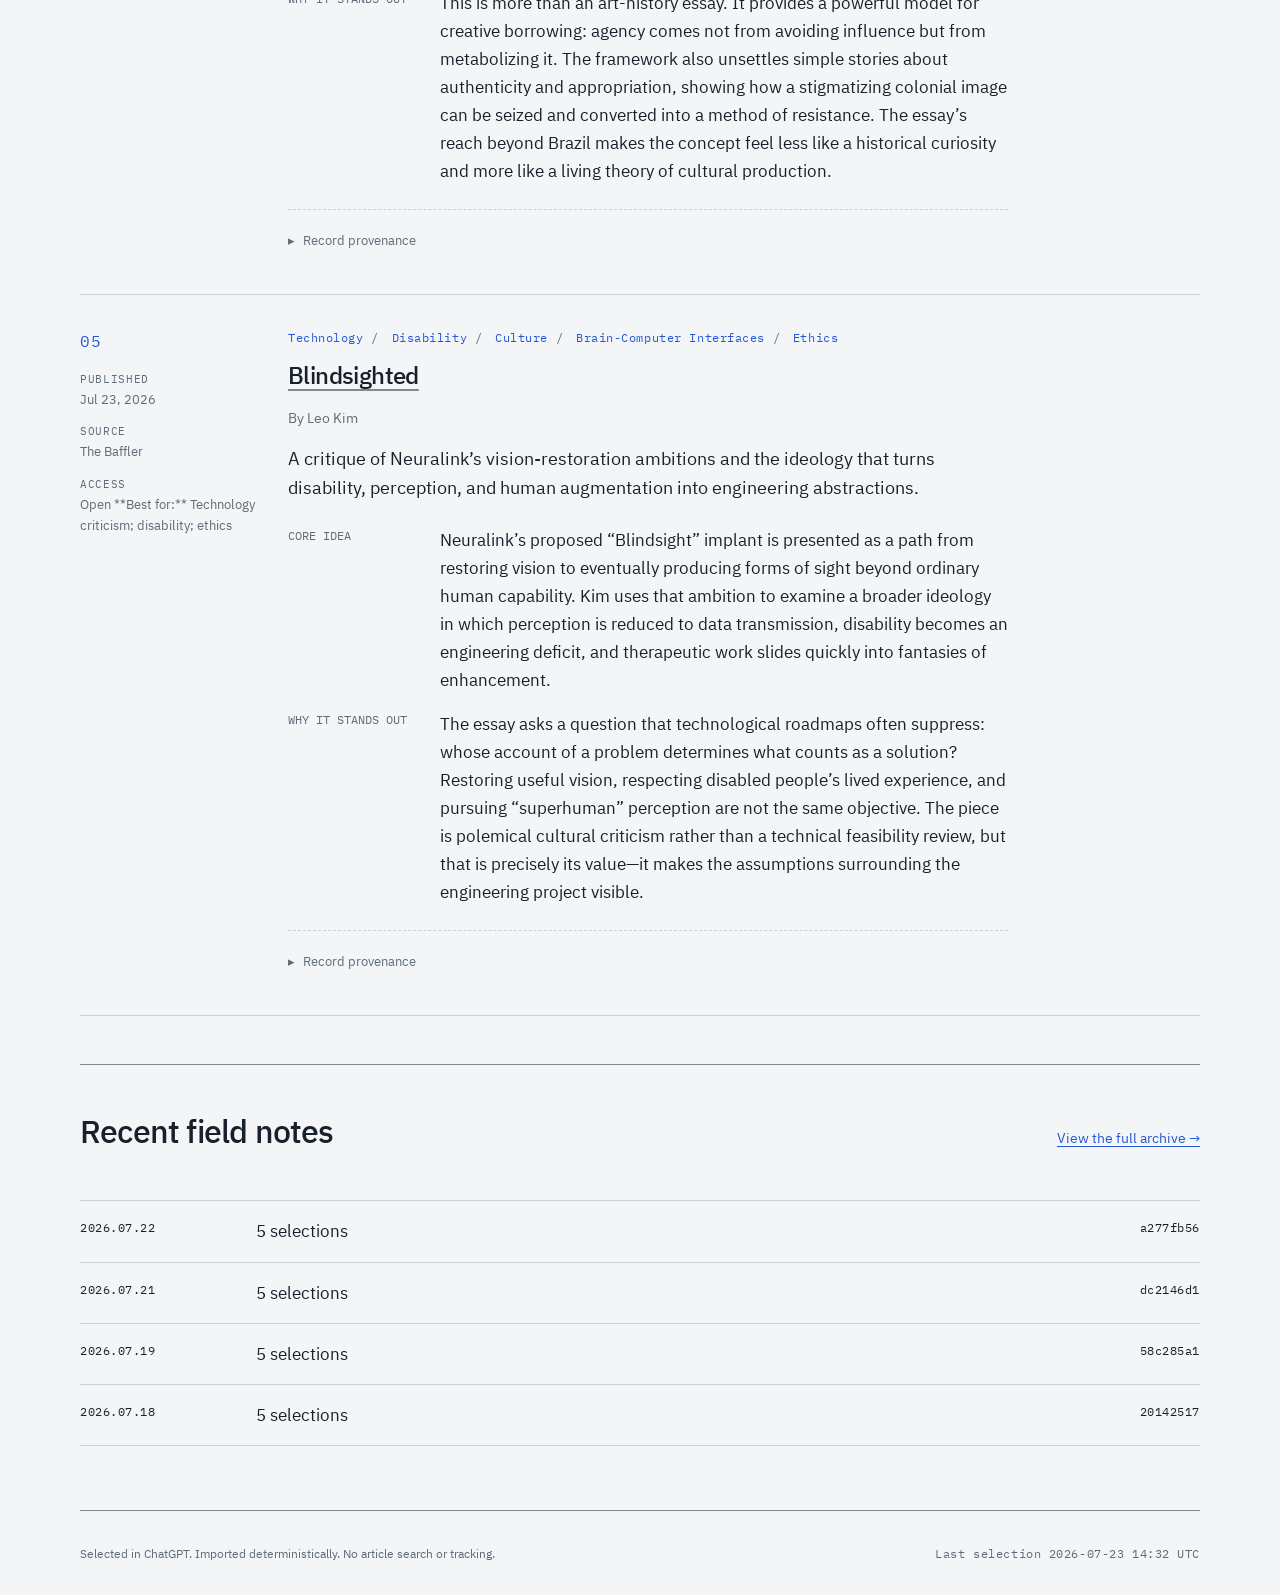
==== commit 9974051e: "chore: publish daily essay picks" ====
--- a/public/index.html
+++ b/public/index.html
@@ -26,127 +26,127 @@
     </header>
     <main id="content" class="page-shell" tabindex="-1"><header class="hero">
   <div><p class="kicker mono">DAILY / FIVE / SERIOUS READING</p><h1 id="page-heading">A research notebook for what is worth reading.</h1></div>
-  <div class="hero__status"><span class="status-light" aria-hidden="true"></span><span>65 articles in the live feed</span></div>
+  <div class="hero__status"><span class="status-light" aria-hidden="true"></span><span>70 articles in the live feed</span></div>
 </header>
 <section class="run" aria-labelledby="latest-run">
   <header class="run-header">
-    <div><p class="section-label mono">LATEST SELECTION</p><h2 id="latest-run"><span class="sr-only">Latest selection — </span><time datetime="2026-07-22T14:12:21+00:00">July 22, 2026</time></h2></div>
+    <div><p class="section-label mono">LATEST SELECTION</p><h2 id="latest-run"><span class="sr-only">Latest selection — </span><time datetime="2026-07-23T14:32:12+00:00">July 23, 2026</time></h2></div>
     <dl class="run-facts mono">
-      <div><dt>Items</dt><dd>5</dd></div><div><dt>Batch</dt><dd>a277fb56a0</dd></div><div><dt>Source</dt><dd>github</dd></div>
+      <div><dt>Items</dt><dd>5</dd></div><div><dt>Batch</dt><dd>c2f083a252</dd></div><div><dt>Source</dt><dd>github</dd></div>
     </dl>
   </header>
-  <div class="article-list"><article class="article-entry" aria-labelledby="article-a277fb56a08be7f24314e1748eec7c83ba4e5de7bfbdcb3e8196fec8ed7889f5-1">
+  <div class="article-list"><article class="article-entry" aria-labelledby="article-c2f083a25274c087c835291f43451f159fbfebf88543a273bfe007dd6570f2d1-1">
   <div class="article-entry__meta">
     <span class="rank mono"><span class="sr-only">Selection rank </span>01</span>
     <dl>
-      <div><dt>Published</dt><dd><time datetime="2026-07-20T00:00:00+00:00">Jul 20, 2026</time></dd></div>
-<div><dt>Source</dt><dd>Quanta Magazine</dd></div>    </dl>
+      <div><dt>Published</dt><dd><time datetime="2026-07-11T00:00:00+00:00">Jul 11, 2026</time></dd></div>
+<div><dt>Source</dt><dd>The Guardian</dd></div><div><dt>Access</dt><dd>Open **Best for:** Science and ideas; health; evidence quality</dd></div>    </dl>
   </div>
   <div class="article-entry__body">
-    <ul class="eyebrow mono" aria-label="Topics"><li>Science</li><li>Biology</li><li>Extremophiles</li><li>Origins of Life</li><li>Biotechnology</li></ul>
-    <h3 id="article-a277fb56a08be7f24314e1748eec7c83ba4e5de7bfbdcb3e8196fec8ed7889f5-1"><a href="https://www.quantamagazine.org/the-organisms-that-make-earths-harshest-places-home-20260720/" rel="noopener noreferrer">The Organisms That Make Earth’s Harshest Places Home</a></h3>
-<p class="byline">By Jake Buehler</p>    <p class="dek">A visual tour of extremophiles—and what their chemistry reveals about biotechnology, life’s origins, and possible life beyond Earth.</p>
+    <ul class="eyebrow mono" aria-label="Topics"><li>Science</li><li>Health</li><li>Reproductive Medicine</li><li>Evidence</li><li>Public Health</li></ul>
+    <h3 id="article-c2f083a25274c087c835291f43451f159fbfebf88543a273bfe007dd6570f2d1-1"><a href="https://www.theguardian.com/society/ng-interactive/2026/jul/11/spermageddon-world-facing-male-reproductive-crisis" rel="noopener noreferrer">‘Spermageddon’: is the world facing a male reproductive crisis?</a></h3>
+<p class="byline">By Hannah Devlin</p>    <p class="dek">A careful investigation of falling sperm counts, testosterone, metabolic health, pollution claims, and what the evidence does—and does not—show.</p>
     <dl class="editorial-notes">
-<div><dt>Core idea</dt><dd><p>Life has colonized environments that seem chemically or physically impossible: boiling springs, frozen deserts, battery-acid conditions, crushing ocean pressure, toxic metal deposits, and intense radiation. These extremophiles are not merely curiosities. Their enzymes and survival strategies already support molecular biology and may help with industrial chemistry, pollution cleanup, research on life’s origins, and the search for life beyond Earth.</p>
-</dd></div><div><dt>Why it stands out</dt><dd><p>This is a visual gallery rather than a conventional long essay, but it earns its place through density and range. The most useful lesson is that basic biological curiosity can become foundational technology: the heat-stable enzyme isolated from <em>Thermus aquaticus</em>, for example, enabled PCR and transformed modern genetics. It is also a disciplined way to think about alien life—start by expanding the known limits of terrestrial life rather than inventing extraterrestrial organisms from scratch.</p>
+<div><dt>Core idea</dt><dd><p>Claims of a collapse in male reproductive health combine several different questions: whether sperm counts and testosterone have fallen, how much study methods explain the apparent trends, which environmental exposures matter, and how strongly metabolic health contributes. Devlin maps the evidence and the disagreements rather than presenting “Spermageddon” as an established diagnosis.</p>
+</dd></div><div><dt>Why it stands out</dt><dd><p>This is excellent science journalism because it resists both complacency and panic. The strongest sections show how a politically charged story can outrun the reliability of the measurements beneath it. The article also distinguishes plausible concern from premature certainty: obesity, diabetes, and wider metabolic health have clearer links to male reproductive function than many sweeping claims about microplastics or an inevitable species-wide collapse. Its warning about indiscriminate testosterone treatment is especially useful because supplemental testosterone can suppress sperm production.</p>
 </dd></div>    </dl>
     <details class="provenance">
-      <summary aria-label="Record provenance for The Organisms That Make Earth’s Harshest Places Home"><span class="disclosure-marker" aria-hidden="true">▸</span>Record provenance</summary>
+      <summary aria-label="Record provenance for ‘Spermageddon’: is the world facing a male reproductive crisis?"><span class="disclosure-marker" aria-hidden="true">▸</span>Record provenance</summary>
       <dl>
-        <div><dt>Canonical URL</dt><dd class="mono breakable">https://www.quantamagazine.org/the-organisms-that-make-earths-harshest-places-home-20260720/</dd></div>
-        <div><dt>Run</dt><dd class="mono">a277fb56a08be7f2</dd></div>
+        <div><dt>Canonical URL</dt><dd class="mono breakable">https://www.theguardian.com/society/ng-interactive/2026/jul/11/spermageddon-world-facing-male-reproductive-crisis</dd></div>
+        <div><dt>Run</dt><dd class="mono">c2f083a25274c087</dd></div>
       </dl>
     </details>
   </div>
-</article><article class="article-entry" aria-labelledby="article-a277fb56a08be7f24314e1748eec7c83ba4e5de7bfbdcb3e8196fec8ed7889f5-2">
+</article><article class="article-entry" aria-labelledby="article-c2f083a25274c087c835291f43451f159fbfebf88543a273bfe007dd6570f2d1-2">
   <div class="article-entry__meta">
     <span class="rank mono"><span class="sr-only">Selection rank </span>02</span>
     <dl>
-      <div><dt>Published</dt><dd><time datetime="2026-07-21T00:00:00+00:00">Jul 21, 2026</time></dd></div>
-<div><dt>Source</dt><dd>Noema</dd></div>    </dl>
+      <div><dt>Published</dt><dd><time datetime="2026-07-22T00:00:00+00:00">Jul 22, 2026</time></dd></div>
+<div><dt>Source</dt><dd>Rest of World</dd></div><div><dt>Access</dt><dd>Open **Best for:** Business and strategy; technology; geopolitics</dd></div>    </dl>
   </div>
   <div class="article-entry__body">
-    <ul class="eyebrow mono" aria-label="Topics"><li>Technology</li><li>Artificial Intelligence</li><li>Institutions</li><li>Strategy</li><li>Governance</li></ul>
-    <h3 id="article-a277fb56a08be7f24314e1748eec7c83ba4e5de7bfbdcb3e8196fec8ed7889f5-2"><a href="https://www.noemamag.com/what-humanity-needs-to-flourish-in-the-next-decade/" rel="noopener noreferrer">What Humanity Needs To Flourish In The Next Decade</a></h3>
-<p class="byline">By E. Glen Weyl, James Evans, and Chris White</p>    <p class="dek">A serious agenda for “reverse alignment”: redesigning institutions, laws, skills, and governance so society can absorb AI without sacrificing prosperity or accountability.</p>
+    <ul class="eyebrow mono" aria-label="Topics"><li>Technology</li><li>Artificial Intelligence</li><li>Business Strategy</li><li>China</li><li>Geopolitics</li></ul>
+    <h3 id="article-c2f083a25274c087c835291f43451f159fbfebf88543a273bfe007dd6570f2d1-2"><a href="https://restofworld.org/2026/china-siliconvalley-ai-moonshot-kimi/" rel="noopener noreferrer">The U.S. wants to contain China’s AI. Silicon Valley keeps using it</a></h3>
+<p class="byline">By Paul Triolo</p>    <p class="dek">Chinese open-weight models are becoming inputs to American AI development, revealing the limits of technology containment and the strategic power of ecosystems.</p>
     <dl class="editorial-notes">
-<div><dt>Core idea</dt><dd><p>AI alignment is only half the problem. Even a well-behaved system can produce broad harm or disappointing gains when introduced into institutions that cannot verify its output, distribute its benefits, constrain concentrated power, or help people adapt. The authors call the neglected half “reverse alignment”: redesigning laws, organizations, skills, civic systems, and norms so society can absorb powerful technology productively.</p>
-</dd></div><div><dt>Why it stands out</dt><dd><p>This AI essay earns its slot because it moves from alarm to institutional agenda. Its three failure modes—productivity without prosperity, execution without verification, and capacity without constraint—are strong diagnostic tools for executives and policymakers. It also offers concrete areas for work, including privacy-preserving identity, provenance, data compensation, agent trust, workplace redesign, democratic participation, education, and labor transition. Read it as an ambitious agenda-setting manifesto rather than neutral evidence: two authors are Microsoft Research leaders, and the essay reflects a coalition’s proposed program.</p>
+<div><dt>Core idea</dt><dd><p>American AI firms are increasingly learning from, benchmarking against, or building with Chinese open-weight models even as U.S. policy tries to constrain China’s technological rise. The article uses examples involving DeepSeek, Moonshot AI’s Kimi, synthetic data, and model distillation to show that advanced-model development is already a reciprocal global process.</p>
+</dd></div><div><dt>Why it stands out</dt><dd><p>This AI piece earns its place because it identifies a concrete strategic contradiction. Export controls can restrict access to advanced chips, but published research and attractive open models cross borders much more easily. The deeper lesson is that ecosystem adoption can become geopolitical power: a model that others find useful may shape global development even when its home country lacks control over the downstream applications.</p>
 </dd></div>    </dl>
     <details class="provenance">
-      <summary aria-label="Record provenance for What Humanity Needs To Flourish In The Next Decade"><span class="disclosure-marker" aria-hidden="true">▸</span>Record provenance</summary>
+      <summary aria-label="Record provenance for The U.S. wants to contain China’s AI. Silicon Valley keeps using it"><span class="disclosure-marker" aria-hidden="true">▸</span>Record provenance</summary>
       <dl>
-        <div><dt>Canonical URL</dt><dd class="mono breakable">https://www.noemamag.com/what-humanity-needs-to-flourish-in-the-next-decade/</dd></div>
-        <div><dt>Run</dt><dd class="mono">a277fb56a08be7f2</dd></div>
+        <div><dt>Canonical URL</dt><dd class="mono breakable">https://restofworld.org/2026/china-siliconvalley-ai-moonshot-kimi/</dd></div>
+        <div><dt>Run</dt><dd class="mono">c2f083a25274c087</dd></div>
       </dl>
     </details>
   </div>
-</article><article class="article-entry" aria-labelledby="article-a277fb56a08be7f24314e1748eec7c83ba4e5de7bfbdcb3e8196fec8ed7889f5-3">
+</article><article class="article-entry" aria-labelledby="article-c2f083a25274c087c835291f43451f159fbfebf88543a273bfe007dd6570f2d1-3">
   <div class="article-entry__meta">
     <span class="rank mono"><span class="sr-only">Selection rank </span>03</span>
     <dl>
-      <div><dt>Published</dt><dd><time datetime="2026-07-21T04:00:00+00:00">Jul 21, 2026</time></dd></div>
-<div><dt>Source</dt><dd>The Guardian Long Read</dd></div>    </dl>
+      <div><dt>Published</dt><dd><time datetime="2026-07-22T00:00:00+00:00">Jul 22, 2026</time></dd></div>
+<div><dt>Source</dt><dd>New Lines Magazine</dd></div><div><dt>Access</dt><dd>Open/low-friction **Best for:** Politics and society; youth; institutional legitimacy</dd></div>    </dl>
   </div>
   <div class="article-entry__body">
-    <ul class="eyebrow mono" aria-label="Topics"><li>Politics</li><li>Society</li><li>Justice</li><li>Media</li><li>Mexico</li></ul>
-    <h3 id="article-a277fb56a08be7f24314e1748eec7c83ba4e5de7bfbdcb3e8196fec8ed7889f5-3"><a href="https://www.theguardian.com/news/ng-interactive/2026/jul/21/she-was-almost-a-batman-figure-mexicos-avenging-mother-courage" rel="noopener noreferrer">‘She was almost a Batman figure’: Mexico’s avenging Mother Courage</a></h3>
-<p class="byline">By Sam Edwards</p>    <p class="dek">How a grieving mother became a national anti-crime hero—and how coercion, weak evidence, media power, and institutional capture complicated the case she built.</p>
+    <ul class="eyebrow mono" aria-label="Topics"><li>Politics</li><li>Society</li><li>India</li><li>Youth</li><li>Education</li></ul>
+    <h3 id="article-c2f083a25274c087c835291f43451f159fbfebf88543a273bfe007dd6570f2d1-3"><a href="https://newlinesmag.com/argument/the-protests-gripping-india-and-rattling-modi/" rel="noopener noreferrer">The Protests Gripping India — and Rattling Modi</a></h3>
+<p class="byline">By Surbhi Gupta</p>    <p class="dek">How exam failures, youth precarity, satire, and state repression are turning a narrow grievance into a wider challenge to political legitimacy.</p>
     <dl class="editorial-notes">
-<div><dt>Core idea</dt><dd><p>After her son Hugo disappeared in 2005, Isabel Miranda de Wallace became Mexico’s most celebrated anti-kidnapping campaigner, using private investigators, billboards, political access, and relentless media pressure to identify alleged perpetrators. Edwards reconstructs how that heroic narrative became entangled with coerced confessions, torture allegations, questionable forensic evidence, institutional patronage, and prolonged imprisonment.</p>
-</dd></div><div><dt>Why it stands out</dt><dd><p>This is the strongest original reporting in today’s set. It shows how a compelling public story can acquire enough political and media force to shape what investigators, courts, and audiences are willing to see. In 2025, Mexico’s supreme court ordered one defendant released after nearly 20 years, finding that her confession was obtained through torture and that no direct evidence linked her to the disappearance. The article avoids an easy reversal in which one hero simply becomes one villain; its deeper subject is how institutions lose the ability to correct a story once too many powerful reputations depend on it.</p>
+<div><dt>Core idea</dt><dd><p>A movement that began around exam irregularities, student suicides, and frustration with educational administration has broadened into a more general expression of youth precarity and political anger. Gupta describes how street mobilization, online satire, internet restrictions, and the treatment of activist Sonam Wangchuk have turned a bureaucratic grievance into a test of the government’s legitimacy.</p>
+</dd></div><div><dt>Why it stands out</dt><dd><p>The durable insight is about escalation. Institutions often treat exam failures or administrative injustice as narrow technical problems, but for young people whose future depends on those systems, repeated failure becomes evidence that the social contract itself is rigged. The piece also shows humor and meme culture functioning not as political decoration but as tools for lowering fear and coordinating dissent. It is an argued interpretation of a fast-moving movement, not a neutral final account, which is worth keeping in mind.</p>
 </dd></div>    </dl>
     <details class="provenance">
-      <summary aria-label="Record provenance for ‘She was almost a Batman figure’: Mexico’s avenging Mother Courage"><span class="disclosure-marker" aria-hidden="true">▸</span>Record provenance</summary>
+      <summary aria-label="Record provenance for The Protests Gripping India — and Rattling Modi"><span class="disclosure-marker" aria-hidden="true">▸</span>Record provenance</summary>
       <dl>
-        <div><dt>Canonical URL</dt><dd class="mono breakable">https://www.theguardian.com/news/ng-interactive/2026/jul/21/she-was-almost-a-batman-figure-mexicos-avenging-mother-courage</dd></div>
-        <div><dt>Run</dt><dd class="mono">a277fb56a08be7f2</dd></div>
+        <div><dt>Canonical URL</dt><dd class="mono breakable">https://newlinesmag.com/argument/the-protests-gripping-india-and-rattling-modi/</dd></div>
+        <div><dt>Run</dt><dd class="mono">c2f083a25274c087</dd></div>
       </dl>
     </details>
   </div>
-</article><article class="article-entry" aria-labelledby="article-a277fb56a08be7f24314e1748eec7c83ba4e5de7bfbdcb3e8196fec8ed7889f5-4">
+</article><article class="article-entry" aria-labelledby="article-c2f083a25274c087c835291f43451f159fbfebf88543a273bfe007dd6570f2d1-4">
   <div class="article-entry__meta">
     <span class="rank mono"><span class="sr-only">Selection rank </span>04</span>
     <dl>
-      <div><dt>Published</dt><dd><time datetime="2026-07-20T10:00:00+00:00">Jul 20, 2026</time></dd></div>
-<div><dt>Source</dt><dd>WIRED</dd></div>    </dl>
+      <div><dt>Published</dt><dd><time datetime="2026-07-23T00:00:00+00:00">Jul 23, 2026</time></dd></div>
+<div><dt>Source</dt><dd>Aeon</dd></div><div><dt>Access</dt><dd>Open **Best for:** Culture and criticism; art; creative strategy</dd></div>    </dl>
   </div>
   <div class="article-entry__body">
-    <ul class="eyebrow mono" aria-label="Topics"><li>Culture</li><li>Sports</li><li>Youth</li><li>Performance</li><li>Business</li></ul>
-    <h3 id="article-a277fb56a08be7f24314e1748eec7c83ba4e5de7bfbdcb3e8196fec8ed7889f5-4"><a href="https://www.wired.com/story/teenagers-running-trackflation/" rel="noopener noreferrer">Elite Young Runners Are Becoming Freakishly Fast. Welcome to ‘Trackflation’</a></h3>
-<p class="byline">By Brendan I. Koerner</p>    <p class="dek">Youth running’s performance boom reveals how coaching, technology, money, social media, and escalating expectations can raise achievement while increasing risk.</p>
+    <ul class="eyebrow mono" aria-label="Topics"><li>Culture</li><li>Art</li><li>Criticism</li><li>Brazil</li><li>Decolonization</li></ul>
+    <h3 id="article-c2f083a25274c087c835291f43451f159fbfebf88543a273bfe007dd6570f2d1-4"><a href="https://aeon.co/essays/anthropophagy-art-flips-the-cannibal-worries-of-colonialism" rel="noopener noreferrer">The savage bites back</a></h3>
+<p class="byline">By Sofia Cándano</p>    <p class="dek">How Brazilian modernists turned the colonial fantasy of cannibalism into a theory of cultural agency: absorb, transform, and return borrowed forms on your own terms.</p>
     <dl class="editorial-notes">
-<div><dt>Core idea</dt><dd><p>American school-age runners are becoming dramatically faster because an entire performance ecosystem has intensified: younger specialization, private clubs and coaches, professional training methods, carbon-plated shoes, supplements, national meets, social media, sponsorships, and increasingly precise data. The same system that raises the ceiling also raises the minimum expected performance.</p>
-</dd></div><div><dt>Why it stands out</dt><dd><p>This is not merely a sports trend story. It is a case study in what happens when optimization tools diffuse downward into childhood. Objective measurement makes track feel meritocratic, but money buys coaching, travel, equipment, and access to fast meets; social media turns teenagers into brands; and escalating standards can produce burnout, injury, delayed puberty, anxiety, and incentives for prohibited substances. The durable question is applicable well beyond athletics: when everyone gains better tools, do people become freer—or does the baseline simply become harder to survive?</p>
+<div><dt>Core idea</dt><dd><p>Brazilian modernists transformed the colonial stereotype of the cannibal into “anthropophagy,” a theory of cultural creation. Instead of choosing between copying European culture and rejecting it in favor of an imagined purity, artists such as Oswald de Andrade and Tarsila do Amaral proposed digesting outside influences, transforming them, and returning something unmistakably their own.</p>
+</dd></div><div><dt>Why it stands out</dt><dd><p>This is more than an art-history essay. It provides a powerful model for creative borrowing: agency comes not from avoiding influence but from metabolizing it. The framework also unsettles simple stories about authenticity and appropriation, showing how a stigmatizing colonial image can be seized and converted into a method of resistance. The essay’s reach beyond Brazil makes the concept feel less like a historical curiosity and more like a living theory of cultural production.</p>
 </dd></div>    </dl>
     <details class="provenance">
-      <summary aria-label="Record provenance for Elite Young Runners Are Becoming Freakishly Fast. Welcome to ‘Trackflation’"><span class="disclosure-marker" aria-hidden="true">▸</span>Record provenance</summary>
+      <summary aria-label="Record provenance for The savage bites back"><span class="disclosure-marker" aria-hidden="true">▸</span>Record provenance</summary>
       <dl>
-        <div><dt>Canonical URL</dt><dd class="mono breakable">https://www.wired.com/story/teenagers-running-trackflation/</dd></div>
-        <div><dt>Run</dt><dd class="mono">a277fb56a08be7f2</dd></div>
+        <div><dt>Canonical URL</dt><dd class="mono breakable">https://aeon.co/essays/anthropophagy-art-flips-the-cannibal-worries-of-colonialism</dd></div>
+        <div><dt>Run</dt><dd class="mono">c2f083a25274c087</dd></div>
       </dl>
     </details>
   </div>
-</article><article class="article-entry" aria-labelledby="article-a277fb56a08be7f24314e1748eec7c83ba4e5de7bfbdcb3e8196fec8ed7889f5-5">
+</article><article class="article-entry" aria-labelledby="article-c2f083a25274c087c835291f43451f159fbfebf88543a273bfe007dd6570f2d1-5">
   <div class="article-entry__meta">
     <span class="rank mono"><span class="sr-only">Selection rank </span>05</span>
     <dl>
-      <div><dt>Published</dt><dd><time datetime="2026-07-20T18:00:00+00:00">Jul 20, 2026</time></dd></div>
-<div><dt>Source</dt><dd>Psyche</dd></div>    </dl>
+      <div><dt>Published</dt><dd><time datetime="2026-07-23T00:00:00+00:00">Jul 23, 2026</time></dd></div>
+<div><dt>Source</dt><dd>The Baffler</dd></div><div><dt>Access</dt><dd>Open **Best for:** Technology criticism; disability; ethics</dd></div>    </dl>
   </div>
   <div class="article-entry__body">
-    <ul class="eyebrow mono" aria-label="Topics"><li>Personal Growth</li><li>Psychology</li><li>Memoir</li><li>Incarceration</li><li>Self-Awareness</li></ul>
-    <h3 id="article-a277fb56a08be7f24314e1748eec7c83ba4e5de7bfbdcb3e8196fec8ed7889f5-5"><a href="https://psyche.co/turning-points/in-the-stillness-of-prison-i-learned-how-to-be-alone" rel="noopener noreferrer">When the world stopped moving</a></h3>
-<p class="byline">By Devin A Giordano</p>    <p class="dek">An incarcerated writer describes learning to notice the small space between impulse and reaction without romanticizing the conditions that forced the lesson.</p>
+    <ul class="eyebrow mono" aria-label="Topics"><li>Technology</li><li>Disability</li><li>Culture</li><li>Brain-Computer Interfaces</li><li>Ethics</li></ul>
+    <h3 id="article-c2f083a25274c087c835291f43451f159fbfebf88543a273bfe007dd6570f2d1-5"><a href="https://thebaffler.com/latest/blindsighted-kim" rel="noopener noreferrer">Blindsighted</a></h3>
+<p class="byline">By Leo Kim</p>    <p class="dek">A critique of Neuralink’s vision-restoration ambitions and the ideology that turns disability, perception, and human augmentation into engineering abstractions.</p>
     <dl class="editorial-notes">
-<div><dt>Core idea</dt><dd><p>Giordano describes entering prison at 19 while detoxing and accustomed to using noise, drugs, anger, and constant motion to avoid himself. Years of enforced stillness gradually taught him to observe fear and anger before acting—to notice a small interval between impulse and response in which choice remains possible.</p>
-</dd></div><div><dt>Why it stands out</dt><dd><p>The essay offers personal growth without pretending that incarceration is a wellness retreat. Giordano does not claim serenity, redemption, or a shortened sentence; he describes awareness built under coercive and often frightening conditions. Its most transferable insight is that motion can masquerade as meaning, while self-knowledge begins when distraction no longer automatically converts discomfort into action.</p>
+<div><dt>Core idea</dt><dd><p>Neuralink’s proposed “Blindsight” implant is presented as a path from restoring vision to eventually producing forms of sight beyond ordinary human capability. Kim uses that ambition to examine a broader ideology in which perception is reduced to data transmission, disability becomes an engineering deficit, and therapeutic work slides quickly into fantasies of enhancement.</p>
+</dd></div><div><dt>Why it stands out</dt><dd><p>The essay asks a question that technological roadmaps often suppress: whose account of a problem determines what counts as a solution? Restoring useful vision, respecting disabled people’s lived experience, and pursuing “superhuman” perception are not the same objective. The piece is polemical cultural criticism rather than a technical feasibility review, but that is precisely its value—it makes the assumptions surrounding the engineering project visible.</p>
 </dd></div>    </dl>
     <details class="provenance">
-      <summary aria-label="Record provenance for When the world stopped moving"><span class="disclosure-marker" aria-hidden="true">▸</span>Record provenance</summary>
+      <summary aria-label="Record provenance for Blindsighted"><span class="disclosure-marker" aria-hidden="true">▸</span>Record provenance</summary>
       <dl>
-        <div><dt>Canonical URL</dt><dd class="mono breakable">https://psyche.co/turning-points/in-the-stillness-of-prison-i-learned-how-to-be-alone</dd></div>
-        <div><dt>Run</dt><dd class="mono">a277fb56a08be7f2</dd></div>
+        <div><dt>Canonical URL</dt><dd class="mono breakable">https://thebaffler.com/latest/blindsighted-kim</dd></div>
+        <div><dt>Run</dt><dd class="mono">c2f083a25274c087</dd></div>
       </dl>
     </details>
   </div>
@@ -154,11 +154,11 @@
 </section>
 <section class="recent-runs" aria-labelledby="recent-heading">
   <div class="section-heading-row"><h2 id="recent-heading">Recent field notes</h2><a class="target-link" href="archive/">View the full archive →</a></div>
-  <ol class="run-index"><li><span class="mono">2026.07.21</span><span>5 selections</span><span class="mono">dc2146d1</span></li><li><span class="mono">2026.07.19</span><span>5 selections</span><span class="mono">58c285a1</span></li><li><span class="mono">2026.07.18</span><span>5 selections</span><span class="mono">20142517</span></li><li><span class="mono">2026.07.17</span><span>5 selections</span><span class="mono">9cc5ca79</span></li></ol>
+  <ol class="run-index"><li><span class="mono">2026.07.22</span><span>5 selections</span><span class="mono">a277fb56</span></li><li><span class="mono">2026.07.21</span><span>5 selections</span><span class="mono">dc2146d1</span></li><li><span class="mono">2026.07.19</span><span>5 selections</span><span class="mono">58c285a1</span></li><li><span class="mono">2026.07.18</span><span>5 selections</span><span class="mono">20142517</span></li></ol>
 </section>
 </main>
     <footer class="site-footer">
       <p>Selected in ChatGPT. Imported deterministically. No article search or tracking.</p>
-<p class="mono">Last selection <time datetime="2026-07-22T14:12:21+00:00">2026-07-22 14:12 UTC</time></p>    </footer>
+<p class="mono">Last selection <time datetime="2026-07-23T14:32:12+00:00">2026-07-23 14:32 UTC</time></p>    </footer>
   </body>
 </html>
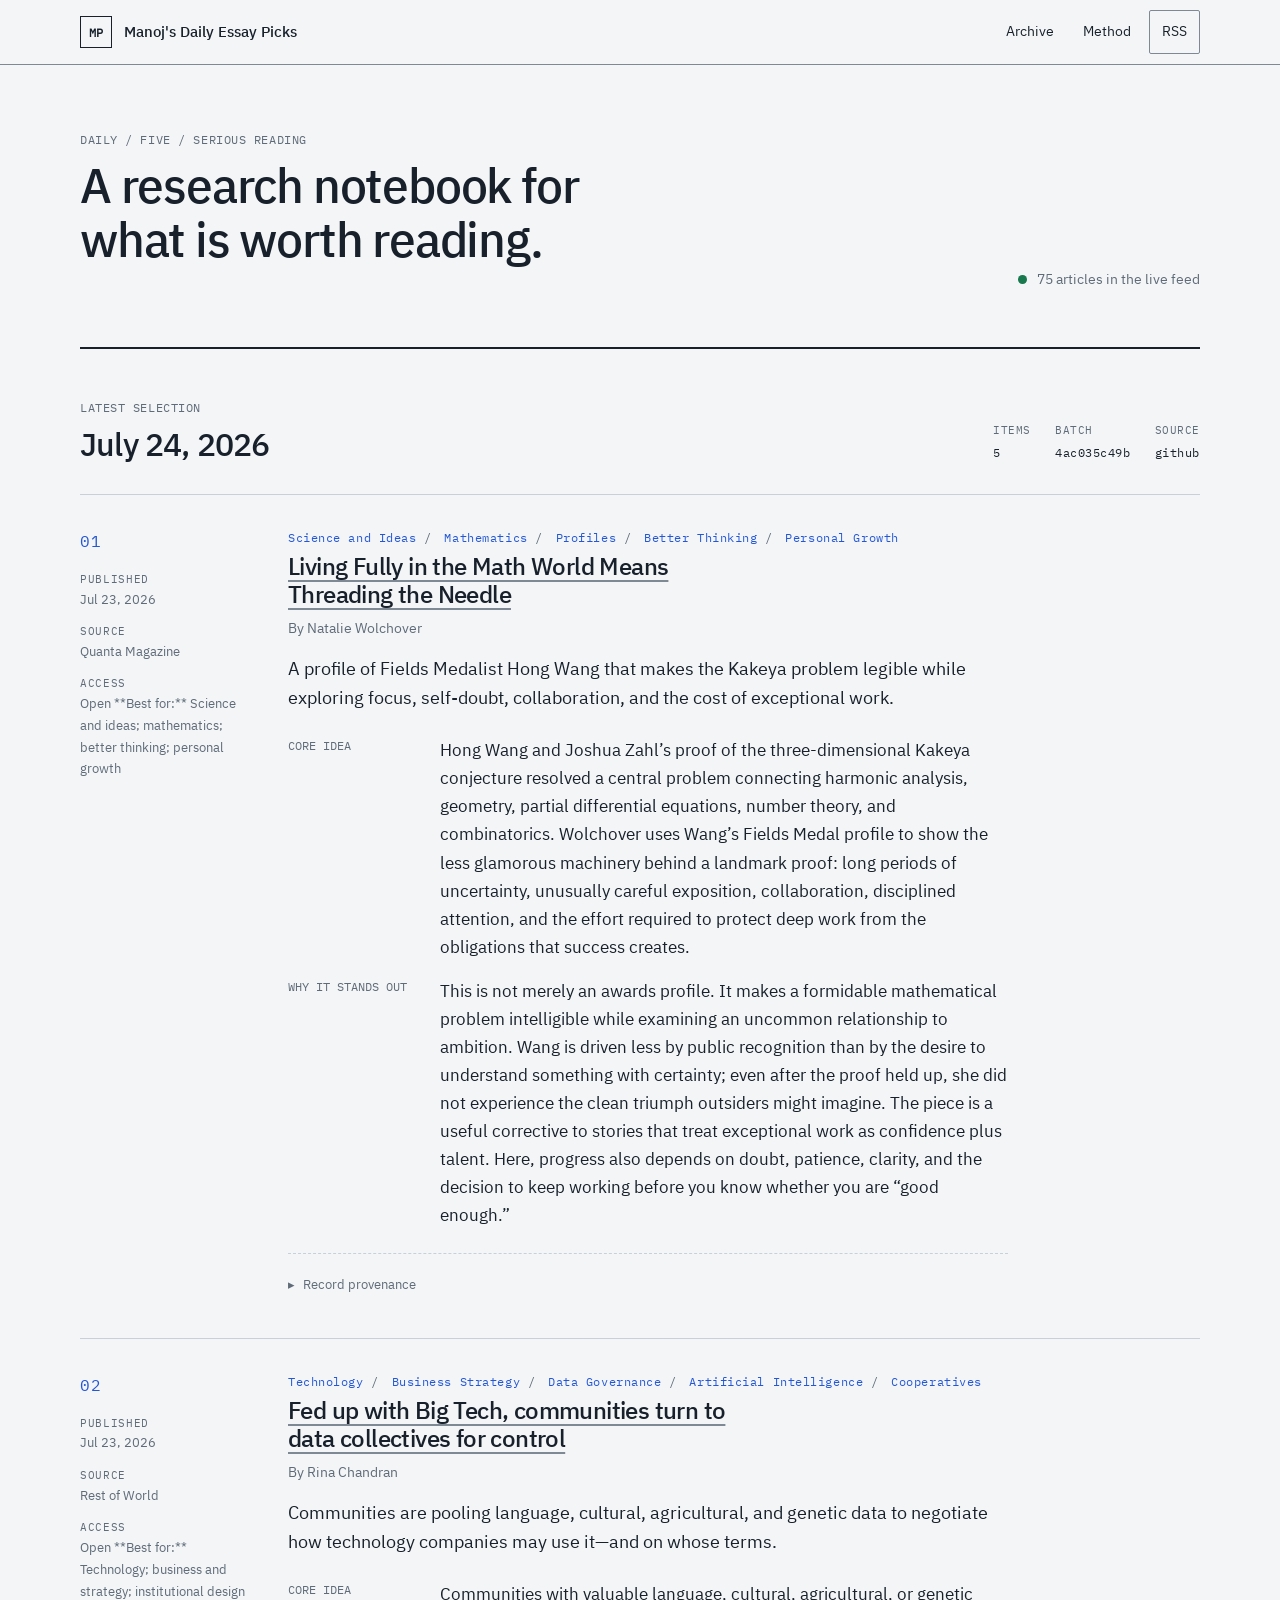
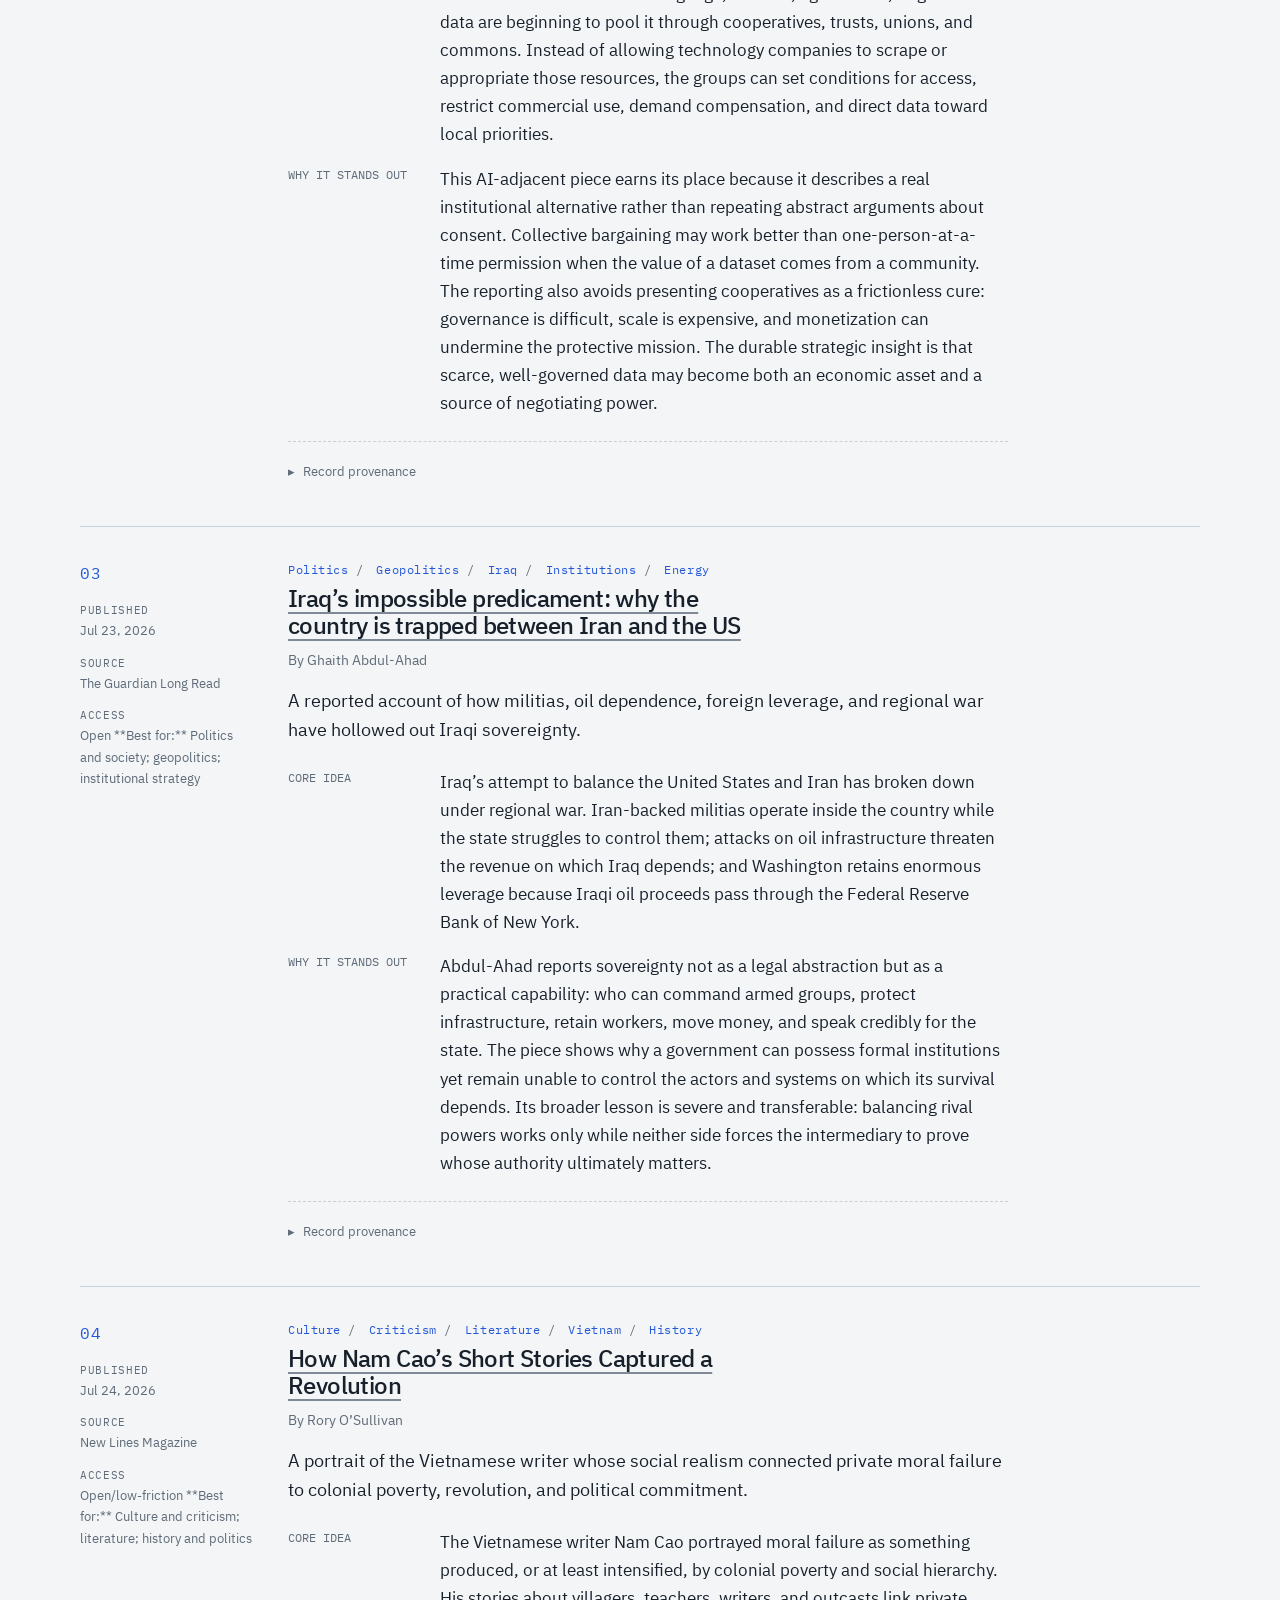
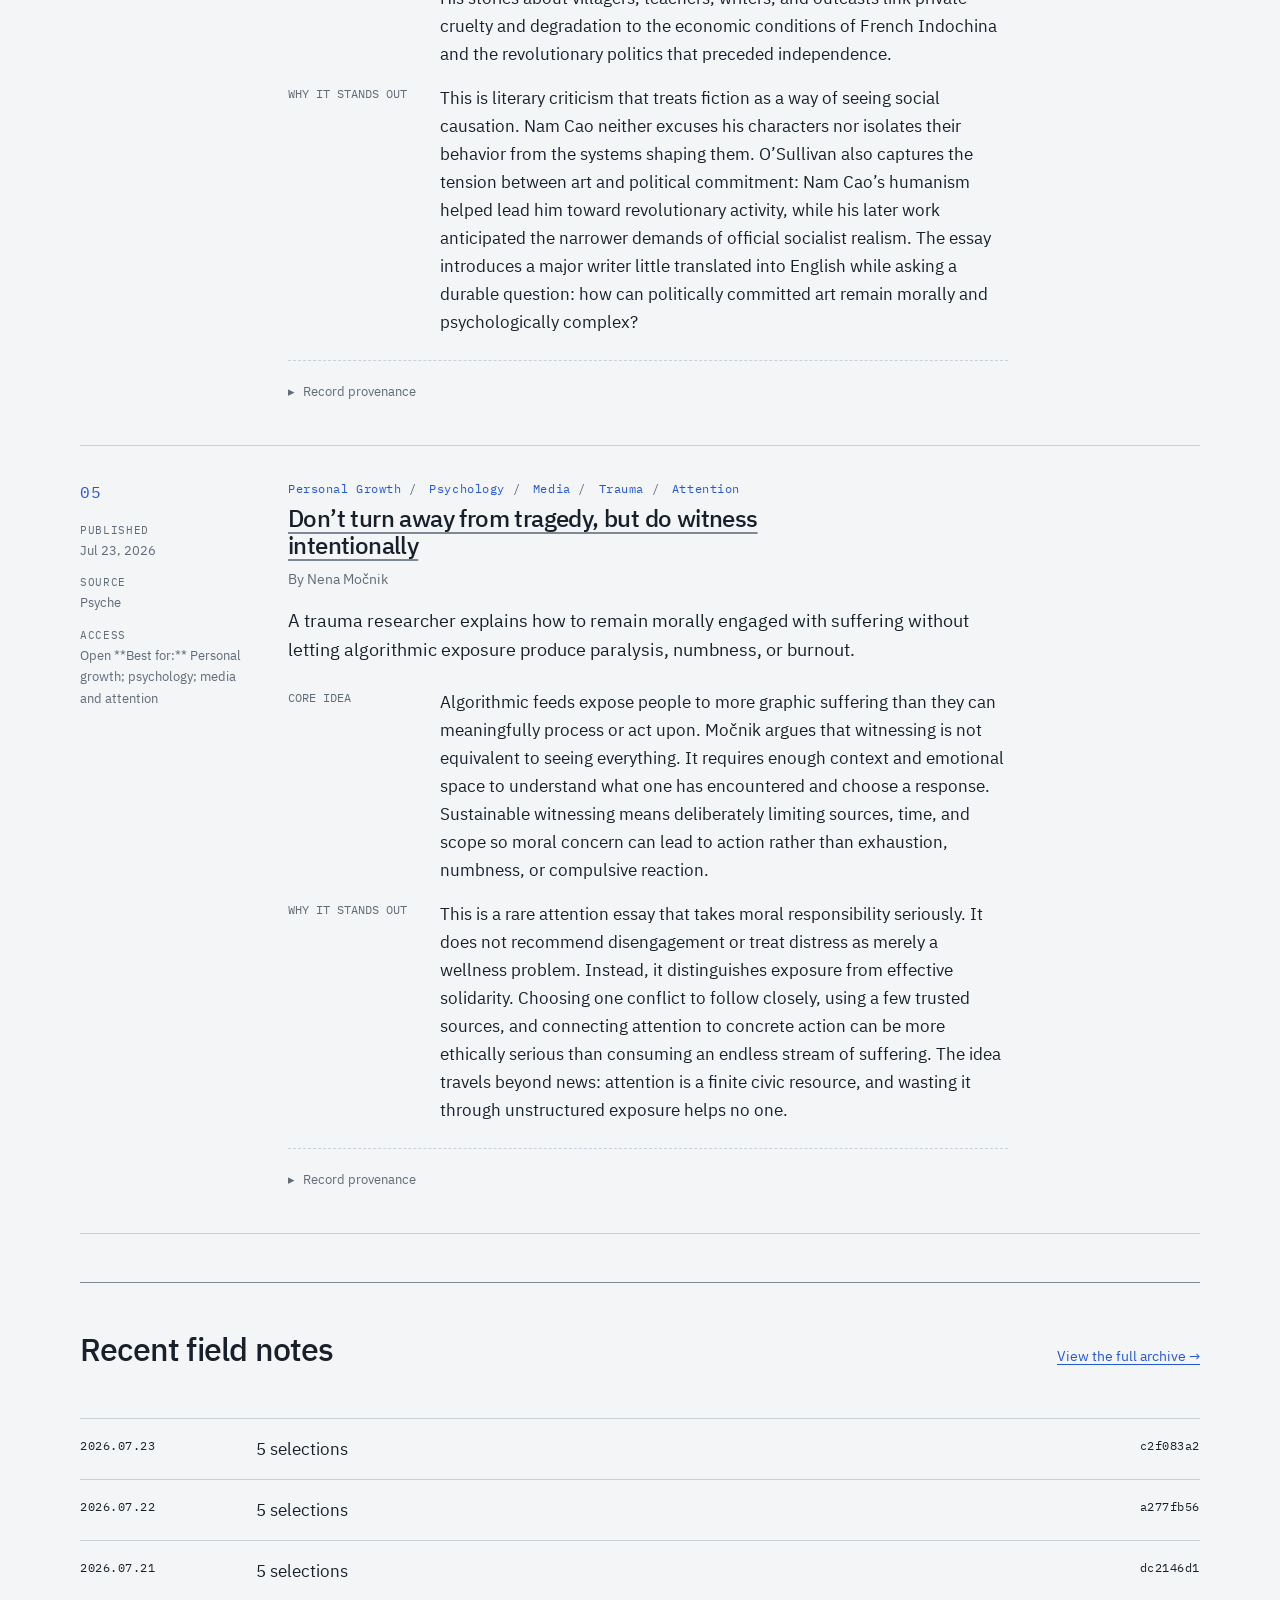
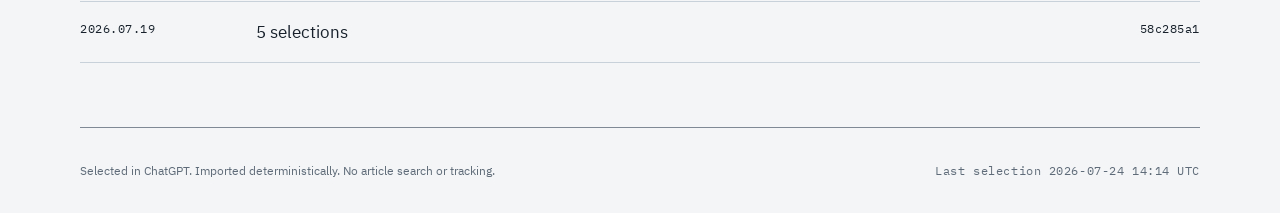
==== commit 275628a3: "chore: publish daily essay picks" ====
--- a/public/index.html
+++ b/public/index.html
@@ -26,127 +26,127 @@
     </header>
     <main id="content" class="page-shell" tabindex="-1"><header class="hero">
   <div><p class="kicker mono">DAILY / FIVE / SERIOUS READING</p><h1 id="page-heading">A research notebook for what is worth reading.</h1></div>
-  <div class="hero__status"><span class="status-light" aria-hidden="true"></span><span>70 articles in the live feed</span></div>
+  <div class="hero__status"><span class="status-light" aria-hidden="true"></span><span>75 articles in the live feed</span></div>
 </header>
 <section class="run" aria-labelledby="latest-run">
   <header class="run-header">
-    <div><p class="section-label mono">LATEST SELECTION</p><h2 id="latest-run"><span class="sr-only">Latest selection — </span><time datetime="2026-07-23T14:32:12+00:00">July 23, 2026</time></h2></div>
+    <div><p class="section-label mono">LATEST SELECTION</p><h2 id="latest-run"><span class="sr-only">Latest selection — </span><time datetime="2026-07-24T14:14:00+00:00">July 24, 2026</time></h2></div>
     <dl class="run-facts mono">
-      <div><dt>Items</dt><dd>5</dd></div><div><dt>Batch</dt><dd>c2f083a252</dd></div><div><dt>Source</dt><dd>github</dd></div>
+      <div><dt>Items</dt><dd>5</dd></div><div><dt>Batch</dt><dd>4ac035c49b</dd></div><div><dt>Source</dt><dd>github</dd></div>
     </dl>
   </header>
-  <div class="article-list"><article class="article-entry" aria-labelledby="article-c2f083a25274c087c835291f43451f159fbfebf88543a273bfe007dd6570f2d1-1">
+  <div class="article-list"><article class="article-entry" aria-labelledby="article-4ac035c49b97f36ddbfe5cce3f64c291f4119d58f437b8538b3e4f522c80540d-1">
   <div class="article-entry__meta">
     <span class="rank mono"><span class="sr-only">Selection rank </span>01</span>
     <dl>
-      <div><dt>Published</dt><dd><time datetime="2026-07-11T00:00:00+00:00">Jul 11, 2026</time></dd></div>
-<div><dt>Source</dt><dd>The Guardian</dd></div><div><dt>Access</dt><dd>Open **Best for:** Science and ideas; health; evidence quality</dd></div>    </dl>
+      <div><dt>Published</dt><dd><time datetime="2026-07-23T00:00:00+00:00">Jul 23, 2026</time></dd></div>
+<div><dt>Source</dt><dd>Quanta Magazine</dd></div><div><dt>Access</dt><dd>Open **Best for:** Science and ideas; mathematics; better thinking; personal growth</dd></div>    </dl>
   </div>
   <div class="article-entry__body">
-    <ul class="eyebrow mono" aria-label="Topics"><li>Science</li><li>Health</li><li>Reproductive Medicine</li><li>Evidence</li><li>Public Health</li></ul>
-    <h3 id="article-c2f083a25274c087c835291f43451f159fbfebf88543a273bfe007dd6570f2d1-1"><a href="https://www.theguardian.com/society/ng-interactive/2026/jul/11/spermageddon-world-facing-male-reproductive-crisis" rel="noopener noreferrer">‘Spermageddon’: is the world facing a male reproductive crisis?</a></h3>
-<p class="byline">By Hannah Devlin</p>    <p class="dek">A careful investigation of falling sperm counts, testosterone, metabolic health, pollution claims, and what the evidence does—and does not—show.</p>
+    <ul class="eyebrow mono" aria-label="Topics"><li>Science and Ideas</li><li>Mathematics</li><li>Profiles</li><li>Better Thinking</li><li>Personal Growth</li></ul>
+    <h3 id="article-4ac035c49b97f36ddbfe5cce3f64c291f4119d58f437b8538b3e4f522c80540d-1"><a href="https://www.quantamagazine.org/hong-wang-wins-2026-fields-medal-the-third-woman-ever-20260723/" rel="noopener noreferrer">Living Fully in the Math World Means Threading the Needle</a></h3>
+<p class="byline">By Natalie Wolchover</p>    <p class="dek">A profile of Fields Medalist Hong Wang that makes the Kakeya problem legible while exploring focus, self-doubt, collaboration, and the cost of exceptional work.</p>
     <dl class="editorial-notes">
-<div><dt>Core idea</dt><dd><p>Claims of a collapse in male reproductive health combine several different questions: whether sperm counts and testosterone have fallen, how much study methods explain the apparent trends, which environmental exposures matter, and how strongly metabolic health contributes. Devlin maps the evidence and the disagreements rather than presenting “Spermageddon” as an established diagnosis.</p>
-</dd></div><div><dt>Why it stands out</dt><dd><p>This is excellent science journalism because it resists both complacency and panic. The strongest sections show how a politically charged story can outrun the reliability of the measurements beneath it. The article also distinguishes plausible concern from premature certainty: obesity, diabetes, and wider metabolic health have clearer links to male reproductive function than many sweeping claims about microplastics or an inevitable species-wide collapse. Its warning about indiscriminate testosterone treatment is especially useful because supplemental testosterone can suppress sperm production.</p>
+<div><dt>Core idea</dt><dd><p>Hong Wang and Joshua Zahl’s proof of the three-dimensional Kakeya conjecture resolved a central problem connecting harmonic analysis, geometry, partial differential equations, number theory, and combinatorics. Wolchover uses Wang’s Fields Medal profile to show the less glamorous machinery behind a landmark proof: long periods of uncertainty, unusually careful exposition, collaboration, disciplined attention, and the effort required to protect deep work from the obligations that success creates.</p>
+</dd></div><div><dt>Why it stands out</dt><dd><p>This is not merely an awards profile. It makes a formidable mathematical problem intelligible while examining an uncommon relationship to ambition. Wang is driven less by public recognition than by the desire to understand something with certainty; even after the proof held up, she did not experience the clean triumph outsiders might imagine. The piece is a useful corrective to stories that treat exceptional work as confidence plus talent. Here, progress also depends on doubt, patience, clarity, and the decision to keep working before you know whether you are “good enough.”</p>
 </dd></div>    </dl>
     <details class="provenance">
-      <summary aria-label="Record provenance for ‘Spermageddon’: is the world facing a male reproductive crisis?"><span class="disclosure-marker" aria-hidden="true">▸</span>Record provenance</summary>
+      <summary aria-label="Record provenance for Living Fully in the Math World Means Threading the Needle"><span class="disclosure-marker" aria-hidden="true">▸</span>Record provenance</summary>
       <dl>
-        <div><dt>Canonical URL</dt><dd class="mono breakable">https://www.theguardian.com/society/ng-interactive/2026/jul/11/spermageddon-world-facing-male-reproductive-crisis</dd></div>
-        <div><dt>Run</dt><dd class="mono">c2f083a25274c087</dd></div>
+        <div><dt>Canonical URL</dt><dd class="mono breakable">https://www.quantamagazine.org/hong-wang-wins-2026-fields-medal-the-third-woman-ever-20260723/</dd></div>
+        <div><dt>Run</dt><dd class="mono">4ac035c49b97f36d</dd></div>
       </dl>
     </details>
   </div>
-</article><article class="article-entry" aria-labelledby="article-c2f083a25274c087c835291f43451f159fbfebf88543a273bfe007dd6570f2d1-2">
+</article><article class="article-entry" aria-labelledby="article-4ac035c49b97f36ddbfe5cce3f64c291f4119d58f437b8538b3e4f522c80540d-2">
   <div class="article-entry__meta">
     <span class="rank mono"><span class="sr-only">Selection rank </span>02</span>
     <dl>
-      <div><dt>Published</dt><dd><time datetime="2026-07-22T00:00:00+00:00">Jul 22, 2026</time></dd></div>
-<div><dt>Source</dt><dd>Rest of World</dd></div><div><dt>Access</dt><dd>Open **Best for:** Business and strategy; technology; geopolitics</dd></div>    </dl>
+      <div><dt>Published</dt><dd><time datetime="2026-07-23T00:00:00+00:00">Jul 23, 2026</time></dd></div>
+<div><dt>Source</dt><dd>Rest of World</dd></div><div><dt>Access</dt><dd>Open **Best for:** Technology; business and strategy; institutional design</dd></div>    </dl>
   </div>
   <div class="article-entry__body">
-    <ul class="eyebrow mono" aria-label="Topics"><li>Technology</li><li>Artificial Intelligence</li><li>Business Strategy</li><li>China</li><li>Geopolitics</li></ul>
-    <h3 id="article-c2f083a25274c087c835291f43451f159fbfebf88543a273bfe007dd6570f2d1-2"><a href="https://restofworld.org/2026/china-siliconvalley-ai-moonshot-kimi/" rel="noopener noreferrer">The U.S. wants to contain China’s AI. Silicon Valley keeps using it</a></h3>
-<p class="byline">By Paul Triolo</p>    <p class="dek">Chinese open-weight models are becoming inputs to American AI development, revealing the limits of technology containment and the strategic power of ecosystems.</p>
+    <ul class="eyebrow mono" aria-label="Topics"><li>Technology</li><li>Business Strategy</li><li>Data Governance</li><li>Artificial Intelligence</li><li>Cooperatives</li></ul>
+    <h3 id="article-4ac035c49b97f36ddbfe5cce3f64c291f4119d58f437b8538b3e4f522c80540d-2"><a href="https://restofworld.org/2026/ai-data-collectives-mozilla/" rel="noopener noreferrer">Fed up with Big Tech, communities turn to data collectives for control</a></h3>
+<p class="byline">By Rina Chandran</p>    <p class="dek">Communities are pooling language, cultural, agricultural, and genetic data to negotiate how technology companies may use it—and on whose terms.</p>
     <dl class="editorial-notes">
-<div><dt>Core idea</dt><dd><p>American AI firms are increasingly learning from, benchmarking against, or building with Chinese open-weight models even as U.S. policy tries to constrain China’s technological rise. The article uses examples involving DeepSeek, Moonshot AI’s Kimi, synthetic data, and model distillation to show that advanced-model development is already a reciprocal global process.</p>
-</dd></div><div><dt>Why it stands out</dt><dd><p>This AI piece earns its place because it identifies a concrete strategic contradiction. Export controls can restrict access to advanced chips, but published research and attractive open models cross borders much more easily. The deeper lesson is that ecosystem adoption can become geopolitical power: a model that others find useful may shape global development even when its home country lacks control over the downstream applications.</p>
+<div><dt>Core idea</dt><dd><p>Communities with valuable language, cultural, agricultural, or genetic data are beginning to pool it through cooperatives, trusts, unions, and commons. Instead of allowing technology companies to scrape or appropriate those resources, the groups can set conditions for access, restrict commercial use, demand compensation, and direct data toward local priorities.</p>
+</dd></div><div><dt>Why it stands out</dt><dd><p>This AI-adjacent piece earns its place because it describes a real institutional alternative rather than repeating abstract arguments about consent. Collective bargaining may work better than one-person-at-a-time permission when the value of a dataset comes from a community. The reporting also avoids presenting cooperatives as a frictionless cure: governance is difficult, scale is expensive, and monetization can undermine the protective mission. The durable strategic insight is that scarce, well-governed data may become both an economic asset and a source of negotiating power.</p>
 </dd></div>    </dl>
     <details class="provenance">
-      <summary aria-label="Record provenance for The U.S. wants to contain China’s AI. Silicon Valley keeps using it"><span class="disclosure-marker" aria-hidden="true">▸</span>Record provenance</summary>
+      <summary aria-label="Record provenance for Fed up with Big Tech, communities turn to data collectives for control"><span class="disclosure-marker" aria-hidden="true">▸</span>Record provenance</summary>
       <dl>
-        <div><dt>Canonical URL</dt><dd class="mono breakable">https://restofworld.org/2026/china-siliconvalley-ai-moonshot-kimi/</dd></div>
-        <div><dt>Run</dt><dd class="mono">c2f083a25274c087</dd></div>
+        <div><dt>Canonical URL</dt><dd class="mono breakable">https://restofworld.org/2026/ai-data-collectives-mozilla/</dd></div>
+        <div><dt>Run</dt><dd class="mono">4ac035c49b97f36d</dd></div>
       </dl>
     </details>
   </div>
-</article><article class="article-entry" aria-labelledby="article-c2f083a25274c087c835291f43451f159fbfebf88543a273bfe007dd6570f2d1-3">
+</article><article class="article-entry" aria-labelledby="article-4ac035c49b97f36ddbfe5cce3f64c291f4119d58f437b8538b3e4f522c80540d-3">
   <div class="article-entry__meta">
     <span class="rank mono"><span class="sr-only">Selection rank </span>03</span>
     <dl>
-      <div><dt>Published</dt><dd><time datetime="2026-07-22T00:00:00+00:00">Jul 22, 2026</time></dd></div>
-<div><dt>Source</dt><dd>New Lines Magazine</dd></div><div><dt>Access</dt><dd>Open/low-friction **Best for:** Politics and society; youth; institutional legitimacy</dd></div>    </dl>
+      <div><dt>Published</dt><dd><time datetime="2026-07-23T04:00:00+00:00">Jul 23, 2026</time></dd></div>
+<div><dt>Source</dt><dd>The Guardian Long Read</dd></div><div><dt>Access</dt><dd>Open **Best for:** Politics and society; geopolitics; institutional strategy</dd></div>    </dl>
   </div>
   <div class="article-entry__body">
-    <ul class="eyebrow mono" aria-label="Topics"><li>Politics</li><li>Society</li><li>India</li><li>Youth</li><li>Education</li></ul>
-    <h3 id="article-c2f083a25274c087c835291f43451f159fbfebf88543a273bfe007dd6570f2d1-3"><a href="https://newlinesmag.com/argument/the-protests-gripping-india-and-rattling-modi/" rel="noopener noreferrer">The Protests Gripping India — and Rattling Modi</a></h3>
-<p class="byline">By Surbhi Gupta</p>    <p class="dek">How exam failures, youth precarity, satire, and state repression are turning a narrow grievance into a wider challenge to political legitimacy.</p>
+    <ul class="eyebrow mono" aria-label="Topics"><li>Politics</li><li>Geopolitics</li><li>Iraq</li><li>Institutions</li><li>Energy</li></ul>
+    <h3 id="article-4ac035c49b97f36ddbfe5cce3f64c291f4119d58f437b8538b3e4f522c80540d-3"><a href="https://www.theguardian.com/news/ng-interactive/2026/jul/23/iraqs-impossible-predicament-why-the-country-is-trapped-between-iran-and-the-us" rel="noopener noreferrer">Iraq’s impossible predicament: why the country is trapped between Iran and the US</a></h3>
+<p class="byline">By Ghaith Abdul-Ahad</p>    <p class="dek">A reported account of how militias, oil dependence, foreign leverage, and regional war have hollowed out Iraqi sovereignty.</p>
     <dl class="editorial-notes">
-<div><dt>Core idea</dt><dd><p>A movement that began around exam irregularities, student suicides, and frustration with educational administration has broadened into a more general expression of youth precarity and political anger. Gupta describes how street mobilization, online satire, internet restrictions, and the treatment of activist Sonam Wangchuk have turned a bureaucratic grievance into a test of the government’s legitimacy.</p>
-</dd></div><div><dt>Why it stands out</dt><dd><p>The durable insight is about escalation. Institutions often treat exam failures or administrative injustice as narrow technical problems, but for young people whose future depends on those systems, repeated failure becomes evidence that the social contract itself is rigged. The piece also shows humor and meme culture functioning not as political decoration but as tools for lowering fear and coordinating dissent. It is an argued interpretation of a fast-moving movement, not a neutral final account, which is worth keeping in mind.</p>
+<div><dt>Core idea</dt><dd><p>Iraq’s attempt to balance the United States and Iran has broken down under regional war. Iran-backed militias operate inside the country while the state struggles to control them; attacks on oil infrastructure threaten the revenue on which Iraq depends; and Washington retains enormous leverage because Iraqi oil proceeds pass through the Federal Reserve Bank of New York.</p>
+</dd></div><div><dt>Why it stands out</dt><dd><p>Abdul-Ahad reports sovereignty not as a legal abstraction but as a practical capability: who can command armed groups, protect infrastructure, retain workers, move money, and speak credibly for the state. The piece shows why a government can possess formal institutions yet remain unable to control the actors and systems on which its survival depends. Its broader lesson is severe and transferable: balancing rival powers works only while neither side forces the intermediary to prove whose authority ultimately matters.</p>
 </dd></div>    </dl>
     <details class="provenance">
-      <summary aria-label="Record provenance for The Protests Gripping India — and Rattling Modi"><span class="disclosure-marker" aria-hidden="true">▸</span>Record provenance</summary>
+      <summary aria-label="Record provenance for Iraq’s impossible predicament: why the country is trapped between Iran and the US"><span class="disclosure-marker" aria-hidden="true">▸</span>Record provenance</summary>
       <dl>
-        <div><dt>Canonical URL</dt><dd class="mono breakable">https://newlinesmag.com/argument/the-protests-gripping-india-and-rattling-modi/</dd></div>
-        <div><dt>Run</dt><dd class="mono">c2f083a25274c087</dd></div>
+        <div><dt>Canonical URL</dt><dd class="mono breakable">https://www.theguardian.com/news/ng-interactive/2026/jul/23/iraqs-impossible-predicament-why-the-country-is-trapped-between-iran-and-the-us</dd></div>
+        <div><dt>Run</dt><dd class="mono">4ac035c49b97f36d</dd></div>
       </dl>
     </details>
   </div>
-</article><article class="article-entry" aria-labelledby="article-c2f083a25274c087c835291f43451f159fbfebf88543a273bfe007dd6570f2d1-4">
+</article><article class="article-entry" aria-labelledby="article-4ac035c49b97f36ddbfe5cce3f64c291f4119d58f437b8538b3e4f522c80540d-4">
   <div class="article-entry__meta">
     <span class="rank mono"><span class="sr-only">Selection rank </span>04</span>
     <dl>
-      <div><dt>Published</dt><dd><time datetime="2026-07-23T00:00:00+00:00">Jul 23, 2026</time></dd></div>
-<div><dt>Source</dt><dd>Aeon</dd></div><div><dt>Access</dt><dd>Open **Best for:** Culture and criticism; art; creative strategy</dd></div>    </dl>
+      <div><dt>Published</dt><dd><time datetime="2026-07-24T00:00:00+00:00">Jul 24, 2026</time></dd></div>
+<div><dt>Source</dt><dd>New Lines Magazine</dd></div><div><dt>Access</dt><dd>Open/low-friction **Best for:** Culture and criticism; literature; history and politics</dd></div>    </dl>
   </div>
   <div class="article-entry__body">
-    <ul class="eyebrow mono" aria-label="Topics"><li>Culture</li><li>Art</li><li>Criticism</li><li>Brazil</li><li>Decolonization</li></ul>
-    <h3 id="article-c2f083a25274c087c835291f43451f159fbfebf88543a273bfe007dd6570f2d1-4"><a href="https://aeon.co/essays/anthropophagy-art-flips-the-cannibal-worries-of-colonialism" rel="noopener noreferrer">The savage bites back</a></h3>
-<p class="byline">By Sofia Cándano</p>    <p class="dek">How Brazilian modernists turned the colonial fantasy of cannibalism into a theory of cultural agency: absorb, transform, and return borrowed forms on your own terms.</p>
+    <ul class="eyebrow mono" aria-label="Topics"><li>Culture</li><li>Criticism</li><li>Literature</li><li>Vietnam</li><li>History</li></ul>
+    <h3 id="article-4ac035c49b97f36ddbfe5cce3f64c291f4119d58f437b8538b3e4f522c80540d-4"><a href="https://newlinesmag.com/essays/how-nam-caos-short-stories-captured-a-revolution/" rel="noopener noreferrer">How Nam Cao’s Short Stories Captured a Revolution</a></h3>
+<p class="byline">By Rory O’Sullivan</p>    <p class="dek">A portrait of the Vietnamese writer whose social realism connected private moral failure to colonial poverty, revolution, and political commitment.</p>
     <dl class="editorial-notes">
-<div><dt>Core idea</dt><dd><p>Brazilian modernists transformed the colonial stereotype of the cannibal into “anthropophagy,” a theory of cultural creation. Instead of choosing between copying European culture and rejecting it in favor of an imagined purity, artists such as Oswald de Andrade and Tarsila do Amaral proposed digesting outside influences, transforming them, and returning something unmistakably their own.</p>
-</dd></div><div><dt>Why it stands out</dt><dd><p>This is more than an art-history essay. It provides a powerful model for creative borrowing: agency comes not from avoiding influence but from metabolizing it. The framework also unsettles simple stories about authenticity and appropriation, showing how a stigmatizing colonial image can be seized and converted into a method of resistance. The essay’s reach beyond Brazil makes the concept feel less like a historical curiosity and more like a living theory of cultural production.</p>
+<div><dt>Core idea</dt><dd><p>The Vietnamese writer Nam Cao portrayed moral failure as something produced, or at least intensified, by colonial poverty and social hierarchy. His stories about villagers, teachers, writers, and outcasts link private cruelty and degradation to the economic conditions of French Indochina and the revolutionary politics that preceded independence.</p>
+</dd></div><div><dt>Why it stands out</dt><dd><p>This is literary criticism that treats fiction as a way of seeing social causation. Nam Cao neither excuses his characters nor isolates their behavior from the systems shaping them. O’Sullivan also captures the tension between art and political commitment: Nam Cao’s humanism helped lead him toward revolutionary activity, while his later work anticipated the narrower demands of official socialist realism. The essay introduces a major writer little translated into English while asking a durable question: how can politically committed art remain morally and psychologically complex?</p>
 </dd></div>    </dl>
     <details class="provenance">
-      <summary aria-label="Record provenance for The savage bites back"><span class="disclosure-marker" aria-hidden="true">▸</span>Record provenance</summary>
+      <summary aria-label="Record provenance for How Nam Cao’s Short Stories Captured a Revolution"><span class="disclosure-marker" aria-hidden="true">▸</span>Record provenance</summary>
       <dl>
-        <div><dt>Canonical URL</dt><dd class="mono breakable">https://aeon.co/essays/anthropophagy-art-flips-the-cannibal-worries-of-colonialism</dd></div>
-        <div><dt>Run</dt><dd class="mono">c2f083a25274c087</dd></div>
+        <div><dt>Canonical URL</dt><dd class="mono breakable">https://newlinesmag.com/essays/how-nam-caos-short-stories-captured-a-revolution/</dd></div>
+        <div><dt>Run</dt><dd class="mono">4ac035c49b97f36d</dd></div>
       </dl>
     </details>
   </div>
-</article><article class="article-entry" aria-labelledby="article-c2f083a25274c087c835291f43451f159fbfebf88543a273bfe007dd6570f2d1-5">
+</article><article class="article-entry" aria-labelledby="article-4ac035c49b97f36ddbfe5cce3f64c291f4119d58f437b8538b3e4f522c80540d-5">
   <div class="article-entry__meta">
     <span class="rank mono"><span class="sr-only">Selection rank </span>05</span>
     <dl>
       <div><dt>Published</dt><dd><time datetime="2026-07-23T00:00:00+00:00">Jul 23, 2026</time></dd></div>
-<div><dt>Source</dt><dd>The Baffler</dd></div><div><dt>Access</dt><dd>Open **Best for:** Technology criticism; disability; ethics</dd></div>    </dl>
+<div><dt>Source</dt><dd>Psyche</dd></div><div><dt>Access</dt><dd>Open **Best for:** Personal growth; psychology; media and attention</dd></div>    </dl>
   </div>
   <div class="article-entry__body">
-    <ul class="eyebrow mono" aria-label="Topics"><li>Technology</li><li>Disability</li><li>Culture</li><li>Brain-Computer Interfaces</li><li>Ethics</li></ul>
-    <h3 id="article-c2f083a25274c087c835291f43451f159fbfebf88543a273bfe007dd6570f2d1-5"><a href="https://thebaffler.com/latest/blindsighted-kim" rel="noopener noreferrer">Blindsighted</a></h3>
-<p class="byline">By Leo Kim</p>    <p class="dek">A critique of Neuralink’s vision-restoration ambitions and the ideology that turns disability, perception, and human augmentation into engineering abstractions.</p>
+    <ul class="eyebrow mono" aria-label="Topics"><li>Personal Growth</li><li>Psychology</li><li>Media</li><li>Trauma</li><li>Attention</li></ul>
+    <h3 id="article-4ac035c49b97f36ddbfe5cce3f64c291f4119d58f437b8538b3e4f522c80540d-5"><a href="https://psyche.co/ideas/dont-turn-away-from-tragedy-but-do-witness-intentionally" rel="noopener noreferrer">Don’t turn away from tragedy, but do witness intentionally</a></h3>
+<p class="byline">By Nena Močnik</p>    <p class="dek">A trauma researcher explains how to remain morally engaged with suffering without letting algorithmic exposure produce paralysis, numbness, or burnout.</p>
     <dl class="editorial-notes">
-<div><dt>Core idea</dt><dd><p>Neuralink’s proposed “Blindsight” implant is presented as a path from restoring vision to eventually producing forms of sight beyond ordinary human capability. Kim uses that ambition to examine a broader ideology in which perception is reduced to data transmission, disability becomes an engineering deficit, and therapeutic work slides quickly into fantasies of enhancement.</p>
-</dd></div><div><dt>Why it stands out</dt><dd><p>The essay asks a question that technological roadmaps often suppress: whose account of a problem determines what counts as a solution? Restoring useful vision, respecting disabled people’s lived experience, and pursuing “superhuman” perception are not the same objective. The piece is polemical cultural criticism rather than a technical feasibility review, but that is precisely its value—it makes the assumptions surrounding the engineering project visible.</p>
+<div><dt>Core idea</dt><dd><p>Algorithmic feeds expose people to more graphic suffering than they can meaningfully process or act upon. Močnik argues that witnessing is not equivalent to seeing everything. It requires enough context and emotional space to understand what one has encountered and choose a response. Sustainable witnessing means deliberately limiting sources, time, and scope so moral concern can lead to action rather than exhaustion, numbness, or compulsive reaction.</p>
+</dd></div><div><dt>Why it stands out</dt><dd><p>This is a rare attention essay that takes moral responsibility seriously. It does not recommend disengagement or treat distress as merely a wellness problem. Instead, it distinguishes exposure from effective solidarity. Choosing one conflict to follow closely, using a few trusted sources, and connecting attention to concrete action can be more ethically serious than consuming an endless stream of suffering. The idea travels beyond news: attention is a finite civic resource, and wasting it through unstructured exposure helps no one.</p>
 </dd></div>    </dl>
     <details class="provenance">
-      <summary aria-label="Record provenance for Blindsighted"><span class="disclosure-marker" aria-hidden="true">▸</span>Record provenance</summary>
+      <summary aria-label="Record provenance for Don’t turn away from tragedy, but do witness intentionally"><span class="disclosure-marker" aria-hidden="true">▸</span>Record provenance</summary>
       <dl>
-        <div><dt>Canonical URL</dt><dd class="mono breakable">https://thebaffler.com/latest/blindsighted-kim</dd></div>
-        <div><dt>Run</dt><dd class="mono">c2f083a25274c087</dd></div>
+        <div><dt>Canonical URL</dt><dd class="mono breakable">https://psyche.co/ideas/dont-turn-away-from-tragedy-but-do-witness-intentionally</dd></div>
+        <div><dt>Run</dt><dd class="mono">4ac035c49b97f36d</dd></div>
       </dl>
     </details>
   </div>
@@ -154,11 +154,11 @@
 </section>
 <section class="recent-runs" aria-labelledby="recent-heading">
   <div class="section-heading-row"><h2 id="recent-heading">Recent field notes</h2><a class="target-link" href="archive/">View the full archive →</a></div>
-  <ol class="run-index"><li><span class="mono">2026.07.22</span><span>5 selections</span><span class="mono">a277fb56</span></li><li><span class="mono">2026.07.21</span><span>5 selections</span><span class="mono">dc2146d1</span></li><li><span class="mono">2026.07.19</span><span>5 selections</span><span class="mono">58c285a1</span></li><li><span class="mono">2026.07.18</span><span>5 selections</span><span class="mono">20142517</span></li></ol>
+  <ol class="run-index"><li><span class="mono">2026.07.23</span><span>5 selections</span><span class="mono">c2f083a2</span></li><li><span class="mono">2026.07.22</span><span>5 selections</span><span class="mono">a277fb56</span></li><li><span class="mono">2026.07.21</span><span>5 selections</span><span class="mono">dc2146d1</span></li><li><span class="mono">2026.07.19</span><span>5 selections</span><span class="mono">58c285a1</span></li></ol>
 </section>
 </main>
     <footer class="site-footer">
       <p>Selected in ChatGPT. Imported deterministically. No article search or tracking.</p>
-<p class="mono">Last selection <time datetime="2026-07-23T14:32:12+00:00">2026-07-23 14:32 UTC</time></p>    </footer>
+<p class="mono">Last selection <time datetime="2026-07-24T14:14:00+00:00">2026-07-24 14:14 UTC</time></p>    </footer>
   </body>
 </html>
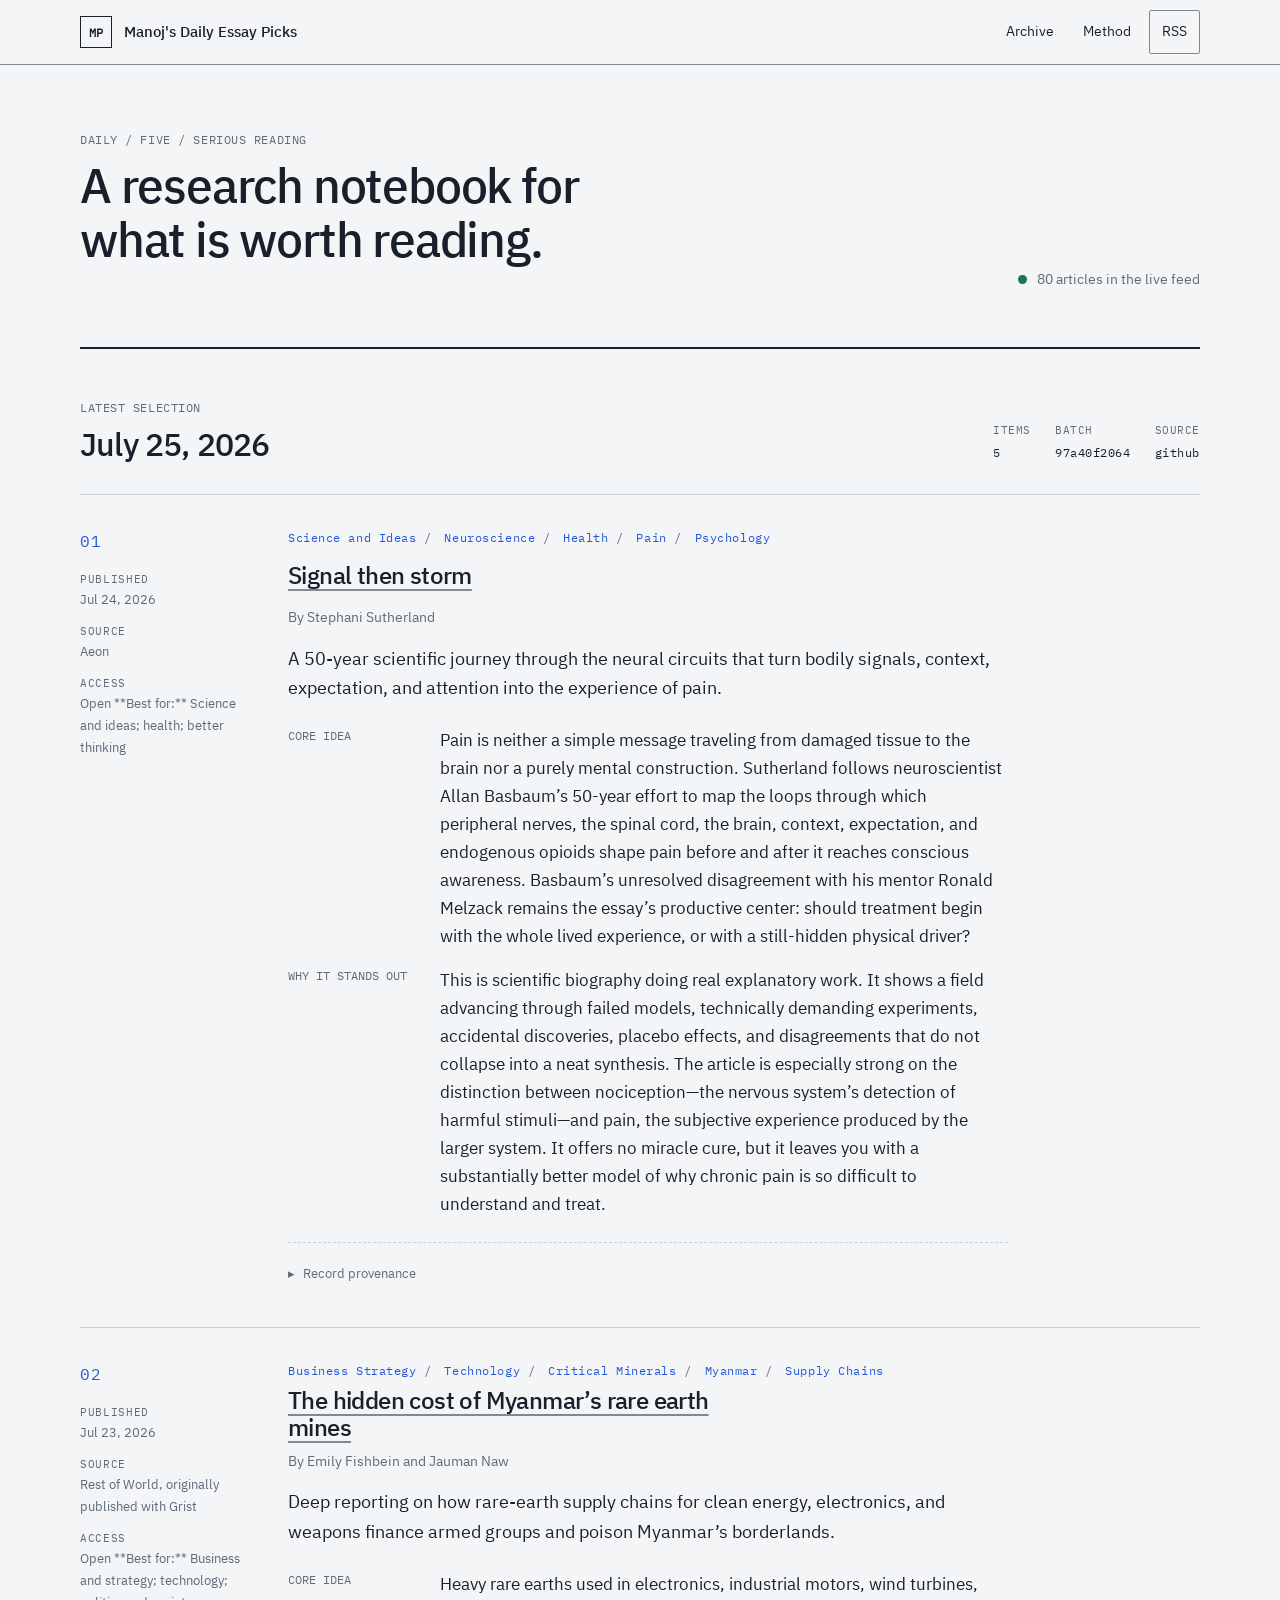
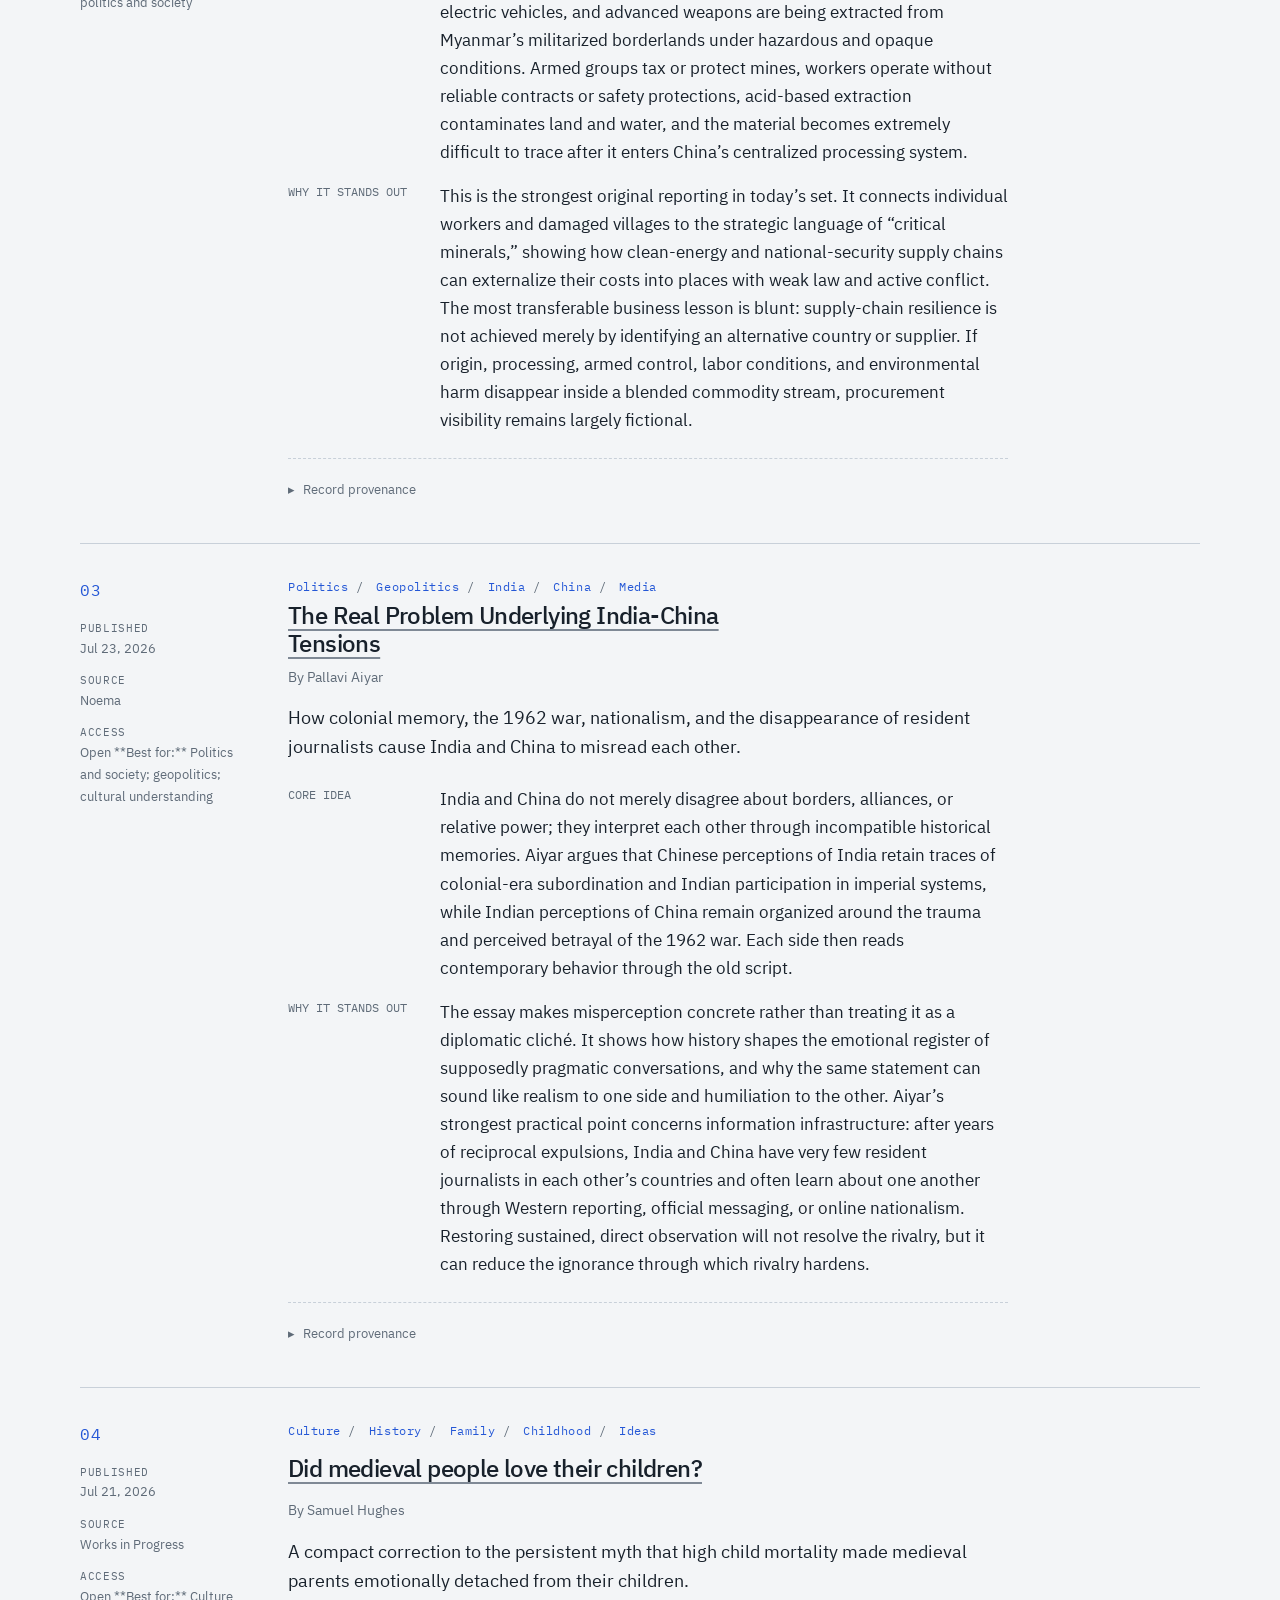
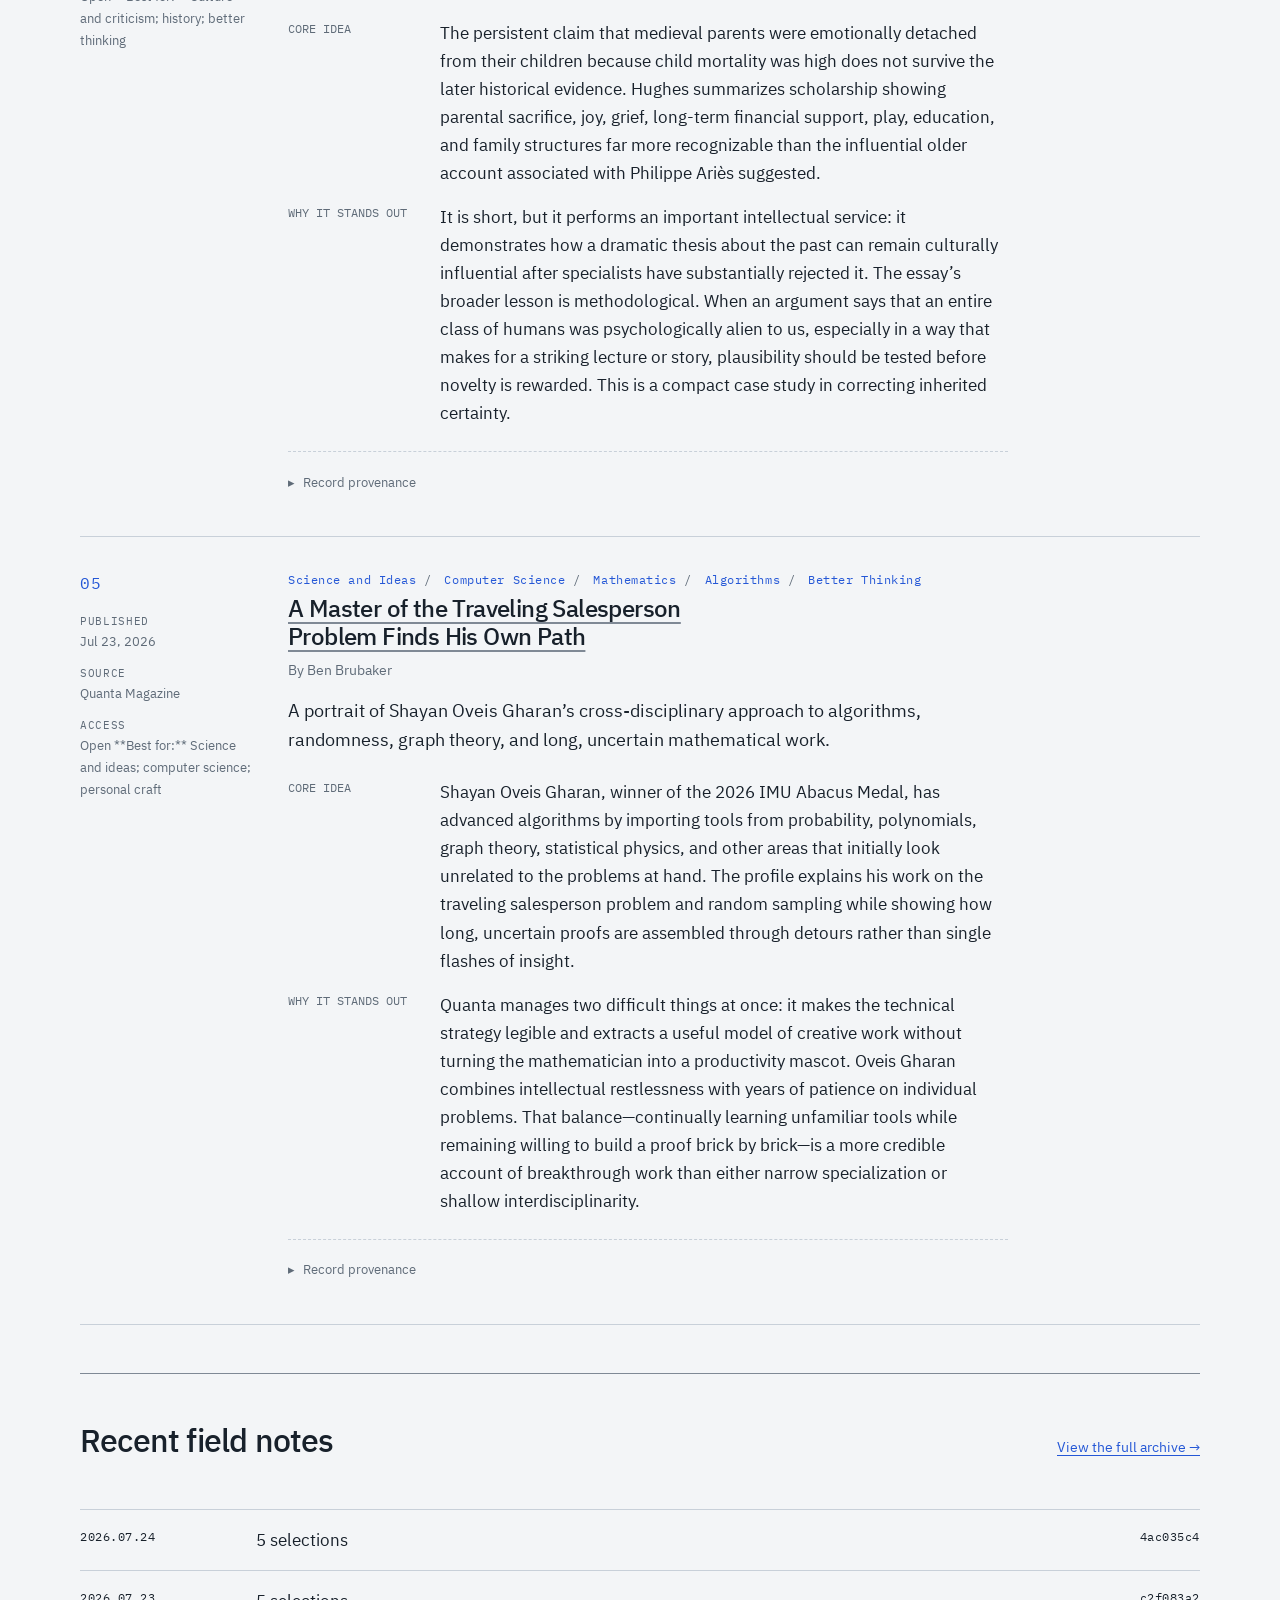
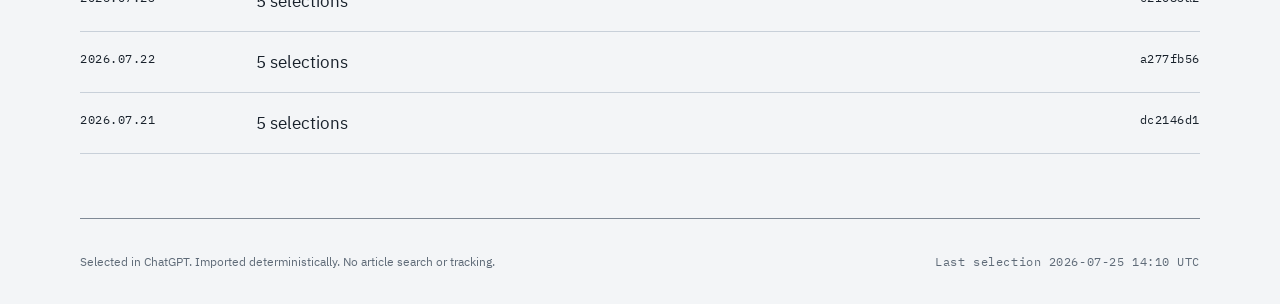
==== commit 297e1a9b: "chore: publish daily essay picks" ====
--- a/public/index.html
+++ b/public/index.html
@@ -26,127 +26,127 @@
     </header>
     <main id="content" class="page-shell" tabindex="-1"><header class="hero">
   <div><p class="kicker mono">DAILY / FIVE / SERIOUS READING</p><h1 id="page-heading">A research notebook for what is worth reading.</h1></div>
-  <div class="hero__status"><span class="status-light" aria-hidden="true"></span><span>75 articles in the live feed</span></div>
+  <div class="hero__status"><span class="status-light" aria-hidden="true"></span><span>80 articles in the live feed</span></div>
 </header>
 <section class="run" aria-labelledby="latest-run">
   <header class="run-header">
-    <div><p class="section-label mono">LATEST SELECTION</p><h2 id="latest-run"><span class="sr-only">Latest selection — </span><time datetime="2026-07-24T14:14:00+00:00">July 24, 2026</time></h2></div>
+    <div><p class="section-label mono">LATEST SELECTION</p><h2 id="latest-run"><span class="sr-only">Latest selection — </span><time datetime="2026-07-25T14:10:07+00:00">July 25, 2026</time></h2></div>
     <dl class="run-facts mono">
-      <div><dt>Items</dt><dd>5</dd></div><div><dt>Batch</dt><dd>4ac035c49b</dd></div><div><dt>Source</dt><dd>github</dd></div>
+      <div><dt>Items</dt><dd>5</dd></div><div><dt>Batch</dt><dd>97a40f2064</dd></div><div><dt>Source</dt><dd>github</dd></div>
     </dl>
   </header>
-  <div class="article-list"><article class="article-entry" aria-labelledby="article-4ac035c49b97f36ddbfe5cce3f64c291f4119d58f437b8538b3e4f522c80540d-1">
+  <div class="article-list"><article class="article-entry" aria-labelledby="article-97a40f2064c73b224f20e201412ed805d028f7fd83d6894bf5e7b4c6250bc4c9-1">
   <div class="article-entry__meta">
     <span class="rank mono"><span class="sr-only">Selection rank </span>01</span>
     <dl>
-      <div><dt>Published</dt><dd><time datetime="2026-07-23T00:00:00+00:00">Jul 23, 2026</time></dd></div>
-<div><dt>Source</dt><dd>Quanta Magazine</dd></div><div><dt>Access</dt><dd>Open **Best for:** Science and ideas; mathematics; better thinking; personal growth</dd></div>    </dl>
+      <div><dt>Published</dt><dd><time datetime="2026-07-24T00:00:00+00:00">Jul 24, 2026</time></dd></div>
+<div><dt>Source</dt><dd>Aeon</dd></div><div><dt>Access</dt><dd>Open **Best for:** Science and ideas; health; better thinking</dd></div>    </dl>
   </div>
   <div class="article-entry__body">
-    <ul class="eyebrow mono" aria-label="Topics"><li>Science and Ideas</li><li>Mathematics</li><li>Profiles</li><li>Better Thinking</li><li>Personal Growth</li></ul>
-    <h3 id="article-4ac035c49b97f36ddbfe5cce3f64c291f4119d58f437b8538b3e4f522c80540d-1"><a href="https://www.quantamagazine.org/hong-wang-wins-2026-fields-medal-the-third-woman-ever-20260723/" rel="noopener noreferrer">Living Fully in the Math World Means Threading the Needle</a></h3>
-<p class="byline">By Natalie Wolchover</p>    <p class="dek">A profile of Fields Medalist Hong Wang that makes the Kakeya problem legible while exploring focus, self-doubt, collaboration, and the cost of exceptional work.</p>
+    <ul class="eyebrow mono" aria-label="Topics"><li>Science and Ideas</li><li>Neuroscience</li><li>Health</li><li>Pain</li><li>Psychology</li></ul>
+    <h3 id="article-97a40f2064c73b224f20e201412ed805d028f7fd83d6894bf5e7b4c6250bc4c9-1"><a href="https://aeon.co/essays/a-researchers-50-year-hunt-for-the-source-of-chronic-pain" rel="noopener noreferrer">Signal then storm</a></h3>
+<p class="byline">By Stephani Sutherland</p>    <p class="dek">A 50-year scientific journey through the neural circuits that turn bodily signals, context, expectation, and attention into the experience of pain.</p>
     <dl class="editorial-notes">
-<div><dt>Core idea</dt><dd><p>Hong Wang and Joshua Zahl’s proof of the three-dimensional Kakeya conjecture resolved a central problem connecting harmonic analysis, geometry, partial differential equations, number theory, and combinatorics. Wolchover uses Wang’s Fields Medal profile to show the less glamorous machinery behind a landmark proof: long periods of uncertainty, unusually careful exposition, collaboration, disciplined attention, and the effort required to protect deep work from the obligations that success creates.</p>
-</dd></div><div><dt>Why it stands out</dt><dd><p>This is not merely an awards profile. It makes a formidable mathematical problem intelligible while examining an uncommon relationship to ambition. Wang is driven less by public recognition than by the desire to understand something with certainty; even after the proof held up, she did not experience the clean triumph outsiders might imagine. The piece is a useful corrective to stories that treat exceptional work as confidence plus talent. Here, progress also depends on doubt, patience, clarity, and the decision to keep working before you know whether you are “good enough.”</p>
+<div><dt>Core idea</dt><dd><p>Pain is neither a simple message traveling from damaged tissue to the brain nor a purely mental construction. Sutherland follows neuroscientist Allan Basbaum’s 50-year effort to map the loops through which peripheral nerves, the spinal cord, the brain, context, expectation, and endogenous opioids shape pain before and after it reaches conscious awareness. Basbaum’s unresolved disagreement with his mentor Ronald Melzack remains the essay’s productive center: should treatment begin with the whole lived experience, or with a still-hidden physical driver?</p>
+</dd></div><div><dt>Why it stands out</dt><dd><p>This is scientific biography doing real explanatory work. It shows a field advancing through failed models, technically demanding experiments, accidental discoveries, placebo effects, and disagreements that do not collapse into a neat synthesis. The article is especially strong on the distinction between nociception—the nervous system’s detection of harmful stimuli—and pain, the subjective experience produced by the larger system. It offers no miracle cure, but it leaves you with a substantially better model of why chronic pain is so difficult to understand and treat.</p>
 </dd></div>    </dl>
     <details class="provenance">
-      <summary aria-label="Record provenance for Living Fully in the Math World Means Threading the Needle"><span class="disclosure-marker" aria-hidden="true">▸</span>Record provenance</summary>
+      <summary aria-label="Record provenance for Signal then storm"><span class="disclosure-marker" aria-hidden="true">▸</span>Record provenance</summary>
       <dl>
-        <div><dt>Canonical URL</dt><dd class="mono breakable">https://www.quantamagazine.org/hong-wang-wins-2026-fields-medal-the-third-woman-ever-20260723/</dd></div>
-        <div><dt>Run</dt><dd class="mono">4ac035c49b97f36d</dd></div>
+        <div><dt>Canonical URL</dt><dd class="mono breakable">https://aeon.co/essays/a-researchers-50-year-hunt-for-the-source-of-chronic-pain</dd></div>
+        <div><dt>Run</dt><dd class="mono">97a40f2064c73b22</dd></div>
       </dl>
     </details>
   </div>
-</article><article class="article-entry" aria-labelledby="article-4ac035c49b97f36ddbfe5cce3f64c291f4119d58f437b8538b3e4f522c80540d-2">
+</article><article class="article-entry" aria-labelledby="article-97a40f2064c73b224f20e201412ed805d028f7fd83d6894bf5e7b4c6250bc4c9-2">
   <div class="article-entry__meta">
     <span class="rank mono"><span class="sr-only">Selection rank </span>02</span>
     <dl>
       <div><dt>Published</dt><dd><time datetime="2026-07-23T00:00:00+00:00">Jul 23, 2026</time></dd></div>
-<div><dt>Source</dt><dd>Rest of World</dd></div><div><dt>Access</dt><dd>Open **Best for:** Technology; business and strategy; institutional design</dd></div>    </dl>
+<div><dt>Source</dt><dd>Rest of World, originally published with Grist</dd></div><div><dt>Access</dt><dd>Open **Best for:** Business and strategy; technology; politics and society</dd></div>    </dl>
   </div>
   <div class="article-entry__body">
-    <ul class="eyebrow mono" aria-label="Topics"><li>Technology</li><li>Business Strategy</li><li>Data Governance</li><li>Artificial Intelligence</li><li>Cooperatives</li></ul>
-    <h3 id="article-4ac035c49b97f36ddbfe5cce3f64c291f4119d58f437b8538b3e4f522c80540d-2"><a href="https://restofworld.org/2026/ai-data-collectives-mozilla/" rel="noopener noreferrer">Fed up with Big Tech, communities turn to data collectives for control</a></h3>
-<p class="byline">By Rina Chandran</p>    <p class="dek">Communities are pooling language, cultural, agricultural, and genetic data to negotiate how technology companies may use it—and on whose terms.</p>
+    <ul class="eyebrow mono" aria-label="Topics"><li>Business Strategy</li><li>Technology</li><li>Critical Minerals</li><li>Myanmar</li><li>Supply Chains</li></ul>
+    <h3 id="article-97a40f2064c73b224f20e201412ed805d028f7fd83d6894bf5e7b4c6250bc4c9-2"><a href="https://restofworld.org/2026/myanmar-china-rare-earths-damage/" rel="noopener noreferrer">The hidden cost of Myanmar’s rare earth mines</a></h3>
+<p class="byline">By Emily Fishbein and Jauman Naw</p>    <p class="dek">Deep reporting on how rare-earth supply chains for clean energy, electronics, and weapons finance armed groups and poison Myanmar’s borderlands.</p>
     <dl class="editorial-notes">
-<div><dt>Core idea</dt><dd><p>Communities with valuable language, cultural, agricultural, or genetic data are beginning to pool it through cooperatives, trusts, unions, and commons. Instead of allowing technology companies to scrape or appropriate those resources, the groups can set conditions for access, restrict commercial use, demand compensation, and direct data toward local priorities.</p>
-</dd></div><div><dt>Why it stands out</dt><dd><p>This AI-adjacent piece earns its place because it describes a real institutional alternative rather than repeating abstract arguments about consent. Collective bargaining may work better than one-person-at-a-time permission when the value of a dataset comes from a community. The reporting also avoids presenting cooperatives as a frictionless cure: governance is difficult, scale is expensive, and monetization can undermine the protective mission. The durable strategic insight is that scarce, well-governed data may become both an economic asset and a source of negotiating power.</p>
+<div><dt>Core idea</dt><dd><p>Heavy rare earths used in electronics, industrial motors, wind turbines, electric vehicles, and advanced weapons are being extracted from Myanmar’s militarized borderlands under hazardous and opaque conditions. Armed groups tax or protect mines, workers operate without reliable contracts or safety protections, acid-based extraction contaminates land and water, and the material becomes extremely difficult to trace after it enters China’s centralized processing system.</p>
+</dd></div><div><dt>Why it stands out</dt><dd><p>This is the strongest original reporting in today’s set. It connects individual workers and damaged villages to the strategic language of “critical minerals,” showing how clean-energy and national-security supply chains can externalize their costs into places with weak law and active conflict. The most transferable business lesson is blunt: supply-chain resilience is not achieved merely by identifying an alternative country or supplier. If origin, processing, armed control, labor conditions, and environmental harm disappear inside a blended commodity stream, procurement visibility remains largely fictional.</p>
 </dd></div>    </dl>
     <details class="provenance">
-      <summary aria-label="Record provenance for Fed up with Big Tech, communities turn to data collectives for control"><span class="disclosure-marker" aria-hidden="true">▸</span>Record provenance</summary>
+      <summary aria-label="Record provenance for The hidden cost of Myanmar’s rare earth mines"><span class="disclosure-marker" aria-hidden="true">▸</span>Record provenance</summary>
       <dl>
-        <div><dt>Canonical URL</dt><dd class="mono breakable">https://restofworld.org/2026/ai-data-collectives-mozilla/</dd></div>
-        <div><dt>Run</dt><dd class="mono">4ac035c49b97f36d</dd></div>
+        <div><dt>Canonical URL</dt><dd class="mono breakable">https://restofworld.org/2026/myanmar-china-rare-earths-damage/</dd></div>
+        <div><dt>Run</dt><dd class="mono">97a40f2064c73b22</dd></div>
       </dl>
     </details>
   </div>
-</article><article class="article-entry" aria-labelledby="article-4ac035c49b97f36ddbfe5cce3f64c291f4119d58f437b8538b3e4f522c80540d-3">
+</article><article class="article-entry" aria-labelledby="article-97a40f2064c73b224f20e201412ed805d028f7fd83d6894bf5e7b4c6250bc4c9-3">
   <div class="article-entry__meta">
     <span class="rank mono"><span class="sr-only">Selection rank </span>03</span>
     <dl>
-      <div><dt>Published</dt><dd><time datetime="2026-07-23T04:00:00+00:00">Jul 23, 2026</time></dd></div>
-<div><dt>Source</dt><dd>The Guardian Long Read</dd></div><div><dt>Access</dt><dd>Open **Best for:** Politics and society; geopolitics; institutional strategy</dd></div>    </dl>
+      <div><dt>Published</dt><dd><time datetime="2026-07-23T00:00:00+00:00">Jul 23, 2026</time></dd></div>
+<div><dt>Source</dt><dd>Noema</dd></div><div><dt>Access</dt><dd>Open **Best for:** Politics and society; geopolitics; cultural understanding</dd></div>    </dl>
   </div>
   <div class="article-entry__body">
-    <ul class="eyebrow mono" aria-label="Topics"><li>Politics</li><li>Geopolitics</li><li>Iraq</li><li>Institutions</li><li>Energy</li></ul>
-    <h3 id="article-4ac035c49b97f36ddbfe5cce3f64c291f4119d58f437b8538b3e4f522c80540d-3"><a href="https://www.theguardian.com/news/ng-interactive/2026/jul/23/iraqs-impossible-predicament-why-the-country-is-trapped-between-iran-and-the-us" rel="noopener noreferrer">Iraq’s impossible predicament: why the country is trapped between Iran and the US</a></h3>
-<p class="byline">By Ghaith Abdul-Ahad</p>    <p class="dek">A reported account of how militias, oil dependence, foreign leverage, and regional war have hollowed out Iraqi sovereignty.</p>
+    <ul class="eyebrow mono" aria-label="Topics"><li>Politics</li><li>Geopolitics</li><li>India</li><li>China</li><li>Media</li></ul>
+    <h3 id="article-97a40f2064c73b224f20e201412ed805d028f7fd83d6894bf5e7b4c6250bc4c9-3"><a href="https://www.noemamag.com/the-real-problem-plaguing-asias-most-important-relationship/" rel="noopener noreferrer">The Real Problem Underlying India-China Tensions</a></h3>
+<p class="byline">By Pallavi Aiyar</p>    <p class="dek">How colonial memory, the 1962 war, nationalism, and the disappearance of resident journalists cause India and China to misread each other.</p>
     <dl class="editorial-notes">
-<div><dt>Core idea</dt><dd><p>Iraq’s attempt to balance the United States and Iran has broken down under regional war. Iran-backed militias operate inside the country while the state struggles to control them; attacks on oil infrastructure threaten the revenue on which Iraq depends; and Washington retains enormous leverage because Iraqi oil proceeds pass through the Federal Reserve Bank of New York.</p>
-</dd></div><div><dt>Why it stands out</dt><dd><p>Abdul-Ahad reports sovereignty not as a legal abstraction but as a practical capability: who can command armed groups, protect infrastructure, retain workers, move money, and speak credibly for the state. The piece shows why a government can possess formal institutions yet remain unable to control the actors and systems on which its survival depends. Its broader lesson is severe and transferable: balancing rival powers works only while neither side forces the intermediary to prove whose authority ultimately matters.</p>
+<div><dt>Core idea</dt><dd><p>India and China do not merely disagree about borders, alliances, or relative power; they interpret each other through incompatible historical memories. Aiyar argues that Chinese perceptions of India retain traces of colonial-era subordination and Indian participation in imperial systems, while Indian perceptions of China remain organized around the trauma and perceived betrayal of the 1962 war. Each side then reads contemporary behavior through the old script.</p>
+</dd></div><div><dt>Why it stands out</dt><dd><p>The essay makes misperception concrete rather than treating it as a diplomatic cliché. It shows how history shapes the emotional register of supposedly pragmatic conversations, and why the same statement can sound like realism to one side and humiliation to the other. Aiyar’s strongest practical point concerns information infrastructure: after years of reciprocal expulsions, India and China have very few resident journalists in each other’s countries and often learn about one another through Western reporting, official messaging, or online nationalism. Restoring sustained, direct observation will not resolve the rivalry, but it can reduce the ignorance through which rivalry hardens.</p>
 </dd></div>    </dl>
     <details class="provenance">
-      <summary aria-label="Record provenance for Iraq’s impossible predicament: why the country is trapped between Iran and the US"><span class="disclosure-marker" aria-hidden="true">▸</span>Record provenance</summary>
+      <summary aria-label="Record provenance for The Real Problem Underlying India-China Tensions"><span class="disclosure-marker" aria-hidden="true">▸</span>Record provenance</summary>
       <dl>
-        <div><dt>Canonical URL</dt><dd class="mono breakable">https://www.theguardian.com/news/ng-interactive/2026/jul/23/iraqs-impossible-predicament-why-the-country-is-trapped-between-iran-and-the-us</dd></div>
-        <div><dt>Run</dt><dd class="mono">4ac035c49b97f36d</dd></div>
+        <div><dt>Canonical URL</dt><dd class="mono breakable">https://www.noemamag.com/the-real-problem-plaguing-asias-most-important-relationship/</dd></div>
+        <div><dt>Run</dt><dd class="mono">97a40f2064c73b22</dd></div>
       </dl>
     </details>
   </div>
-</article><article class="article-entry" aria-labelledby="article-4ac035c49b97f36ddbfe5cce3f64c291f4119d58f437b8538b3e4f522c80540d-4">
+</article><article class="article-entry" aria-labelledby="article-97a40f2064c73b224f20e201412ed805d028f7fd83d6894bf5e7b4c6250bc4c9-4">
   <div class="article-entry__meta">
     <span class="rank mono"><span class="sr-only">Selection rank </span>04</span>
     <dl>
-      <div><dt>Published</dt><dd><time datetime="2026-07-24T00:00:00+00:00">Jul 24, 2026</time></dd></div>
-<div><dt>Source</dt><dd>New Lines Magazine</dd></div><div><dt>Access</dt><dd>Open/low-friction **Best for:** Culture and criticism; literature; history and politics</dd></div>    </dl>
+      <div><dt>Published</dt><dd><time datetime="2026-07-21T00:00:00+00:00">Jul 21, 2026</time></dd></div>
+<div><dt>Source</dt><dd>Works in Progress</dd></div><div><dt>Access</dt><dd>Open **Best for:** Culture and criticism; history; better thinking</dd></div>    </dl>
   </div>
   <div class="article-entry__body">
-    <ul class="eyebrow mono" aria-label="Topics"><li>Culture</li><li>Criticism</li><li>Literature</li><li>Vietnam</li><li>History</li></ul>
-    <h3 id="article-4ac035c49b97f36ddbfe5cce3f64c291f4119d58f437b8538b3e4f522c80540d-4"><a href="https://newlinesmag.com/essays/how-nam-caos-short-stories-captured-a-revolution/" rel="noopener noreferrer">How Nam Cao’s Short Stories Captured a Revolution</a></h3>
-<p class="byline">By Rory O’Sullivan</p>    <p class="dek">A portrait of the Vietnamese writer whose social realism connected private moral failure to colonial poverty, revolution, and political commitment.</p>
+    <ul class="eyebrow mono" aria-label="Topics"><li>Culture</li><li>History</li><li>Family</li><li>Childhood</li><li>Ideas</li></ul>
+    <h3 id="article-97a40f2064c73b224f20e201412ed805d028f7fd83d6894bf5e7b4c6250bc4c9-4"><a href="https://worksinprogress.co/issue/did-medieval-people-love-their-children/" rel="noopener noreferrer">Did medieval people love their children?</a></h3>
+<p class="byline">By Samuel Hughes</p>    <p class="dek">A compact correction to the persistent myth that high child mortality made medieval parents emotionally detached from their children.</p>
     <dl class="editorial-notes">
-<div><dt>Core idea</dt><dd><p>The Vietnamese writer Nam Cao portrayed moral failure as something produced, or at least intensified, by colonial poverty and social hierarchy. His stories about villagers, teachers, writers, and outcasts link private cruelty and degradation to the economic conditions of French Indochina and the revolutionary politics that preceded independence.</p>
-</dd></div><div><dt>Why it stands out</dt><dd><p>This is literary criticism that treats fiction as a way of seeing social causation. Nam Cao neither excuses his characters nor isolates their behavior from the systems shaping them. O’Sullivan also captures the tension between art and political commitment: Nam Cao’s humanism helped lead him toward revolutionary activity, while his later work anticipated the narrower demands of official socialist realism. The essay introduces a major writer little translated into English while asking a durable question: how can politically committed art remain morally and psychologically complex?</p>
+<div><dt>Core idea</dt><dd><p>The persistent claim that medieval parents were emotionally detached from their children because child mortality was high does not survive the later historical evidence. Hughes summarizes scholarship showing parental sacrifice, joy, grief, long-term financial support, play, education, and family structures far more recognizable than the influential older account associated with Philippe Ariès suggested.</p>
+</dd></div><div><dt>Why it stands out</dt><dd><p>It is short, but it performs an important intellectual service: it demonstrates how a dramatic thesis about the past can remain culturally influential after specialists have substantially rejected it. The essay’s broader lesson is methodological. When an argument says that an entire class of humans was psychologically alien to us, especially in a way that makes for a striking lecture or story, plausibility should be tested before novelty is rewarded. This is a compact case study in correcting inherited certainty.</p>
 </dd></div>    </dl>
     <details class="provenance">
-      <summary aria-label="Record provenance for How Nam Cao’s Short Stories Captured a Revolution"><span class="disclosure-marker" aria-hidden="true">▸</span>Record provenance</summary>
+      <summary aria-label="Record provenance for Did medieval people love their children?"><span class="disclosure-marker" aria-hidden="true">▸</span>Record provenance</summary>
       <dl>
-        <div><dt>Canonical URL</dt><dd class="mono breakable">https://newlinesmag.com/essays/how-nam-caos-short-stories-captured-a-revolution/</dd></div>
-        <div><dt>Run</dt><dd class="mono">4ac035c49b97f36d</dd></div>
+        <div><dt>Canonical URL</dt><dd class="mono breakable">https://worksinprogress.co/issue/did-medieval-people-love-their-children/</dd></div>
+        <div><dt>Run</dt><dd class="mono">97a40f2064c73b22</dd></div>
       </dl>
     </details>
   </div>
-</article><article class="article-entry" aria-labelledby="article-4ac035c49b97f36ddbfe5cce3f64c291f4119d58f437b8538b3e4f522c80540d-5">
+</article><article class="article-entry" aria-labelledby="article-97a40f2064c73b224f20e201412ed805d028f7fd83d6894bf5e7b4c6250bc4c9-5">
   <div class="article-entry__meta">
     <span class="rank mono"><span class="sr-only">Selection rank </span>05</span>
     <dl>
       <div><dt>Published</dt><dd><time datetime="2026-07-23T00:00:00+00:00">Jul 23, 2026</time></dd></div>
-<div><dt>Source</dt><dd>Psyche</dd></div><div><dt>Access</dt><dd>Open **Best for:** Personal growth; psychology; media and attention</dd></div>    </dl>
+<div><dt>Source</dt><dd>Quanta Magazine</dd></div><div><dt>Access</dt><dd>Open **Best for:** Science and ideas; computer science; personal craft</dd></div>    </dl>
   </div>
   <div class="article-entry__body">
-    <ul class="eyebrow mono" aria-label="Topics"><li>Personal Growth</li><li>Psychology</li><li>Media</li><li>Trauma</li><li>Attention</li></ul>
-    <h3 id="article-4ac035c49b97f36ddbfe5cce3f64c291f4119d58f437b8538b3e4f522c80540d-5"><a href="https://psyche.co/ideas/dont-turn-away-from-tragedy-but-do-witness-intentionally" rel="noopener noreferrer">Don’t turn away from tragedy, but do witness intentionally</a></h3>
-<p class="byline">By Nena Močnik</p>    <p class="dek">A trauma researcher explains how to remain morally engaged with suffering without letting algorithmic exposure produce paralysis, numbness, or burnout.</p>
+    <ul class="eyebrow mono" aria-label="Topics"><li>Science and Ideas</li><li>Computer Science</li><li>Mathematics</li><li>Algorithms</li><li>Better Thinking</li></ul>
+    <h3 id="article-97a40f2064c73b224f20e201412ed805d028f7fd83d6894bf5e7b4c6250bc4c9-5"><a href="https://www.quantamagazine.org/shayan-oveis-gharan-wins-2026-imu-abacus-medal-20260723/" rel="noopener noreferrer">A Master of the Traveling Salesperson Problem Finds His Own Path</a></h3>
+<p class="byline">By Ben Brubaker</p>    <p class="dek">A portrait of Shayan Oveis Gharan’s cross-disciplinary approach to algorithms, randomness, graph theory, and long, uncertain mathematical work.</p>
     <dl class="editorial-notes">
-<div><dt>Core idea</dt><dd><p>Algorithmic feeds expose people to more graphic suffering than they can meaningfully process or act upon. Močnik argues that witnessing is not equivalent to seeing everything. It requires enough context and emotional space to understand what one has encountered and choose a response. Sustainable witnessing means deliberately limiting sources, time, and scope so moral concern can lead to action rather than exhaustion, numbness, or compulsive reaction.</p>
-</dd></div><div><dt>Why it stands out</dt><dd><p>This is a rare attention essay that takes moral responsibility seriously. It does not recommend disengagement or treat distress as merely a wellness problem. Instead, it distinguishes exposure from effective solidarity. Choosing one conflict to follow closely, using a few trusted sources, and connecting attention to concrete action can be more ethically serious than consuming an endless stream of suffering. The idea travels beyond news: attention is a finite civic resource, and wasting it through unstructured exposure helps no one.</p>
+<div><dt>Core idea</dt><dd><p>Shayan Oveis Gharan, winner of the 2026 IMU Abacus Medal, has advanced algorithms by importing tools from probability, polynomials, graph theory, statistical physics, and other areas that initially look unrelated to the problems at hand. The profile explains his work on the traveling salesperson problem and random sampling while showing how long, uncertain proofs are assembled through detours rather than single flashes of insight.</p>
+</dd></div><div><dt>Why it stands out</dt><dd><p>Quanta manages two difficult things at once: it makes the technical strategy legible and extracts a useful model of creative work without turning the mathematician into a productivity mascot. Oveis Gharan combines intellectual restlessness with years of patience on individual problems. That balance—continually learning unfamiliar tools while remaining willing to build a proof brick by brick—is a more credible account of breakthrough work than either narrow specialization or shallow interdisciplinarity.</p>
 </dd></div>    </dl>
     <details class="provenance">
-      <summary aria-label="Record provenance for Don’t turn away from tragedy, but do witness intentionally"><span class="disclosure-marker" aria-hidden="true">▸</span>Record provenance</summary>
+      <summary aria-label="Record provenance for A Master of the Traveling Salesperson Problem Finds His Own Path"><span class="disclosure-marker" aria-hidden="true">▸</span>Record provenance</summary>
       <dl>
-        <div><dt>Canonical URL</dt><dd class="mono breakable">https://psyche.co/ideas/dont-turn-away-from-tragedy-but-do-witness-intentionally</dd></div>
-        <div><dt>Run</dt><dd class="mono">4ac035c49b97f36d</dd></div>
+        <div><dt>Canonical URL</dt><dd class="mono breakable">https://www.quantamagazine.org/shayan-oveis-gharan-wins-2026-imu-abacus-medal-20260723/</dd></div>
+        <div><dt>Run</dt><dd class="mono">97a40f2064c73b22</dd></div>
       </dl>
     </details>
   </div>
@@ -154,11 +154,11 @@
 </section>
 <section class="recent-runs" aria-labelledby="recent-heading">
   <div class="section-heading-row"><h2 id="recent-heading">Recent field notes</h2><a class="target-link" href="archive/">View the full archive →</a></div>
-  <ol class="run-index"><li><span class="mono">2026.07.23</span><span>5 selections</span><span class="mono">c2f083a2</span></li><li><span class="mono">2026.07.22</span><span>5 selections</span><span class="mono">a277fb56</span></li><li><span class="mono">2026.07.21</span><span>5 selections</span><span class="mono">dc2146d1</span></li><li><span class="mono">2026.07.19</span><span>5 selections</span><span class="mono">58c285a1</span></li></ol>
+  <ol class="run-index"><li><span class="mono">2026.07.24</span><span>5 selections</span><span class="mono">4ac035c4</span></li><li><span class="mono">2026.07.23</span><span>5 selections</span><span class="mono">c2f083a2</span></li><li><span class="mono">2026.07.22</span><span>5 selections</span><span class="mono">a277fb56</span></li><li><span class="mono">2026.07.21</span><span>5 selections</span><span class="mono">dc2146d1</span></li></ol>
 </section>
 </main>
     <footer class="site-footer">
       <p>Selected in ChatGPT. Imported deterministically. No article search or tracking.</p>
-<p class="mono">Last selection <time datetime="2026-07-24T14:14:00+00:00">2026-07-24 14:14 UTC</time></p>    </footer>
+<p class="mono">Last selection <time datetime="2026-07-25T14:10:07+00:00">2026-07-25 14:10 UTC</time></p>    </footer>
   </body>
 </html>
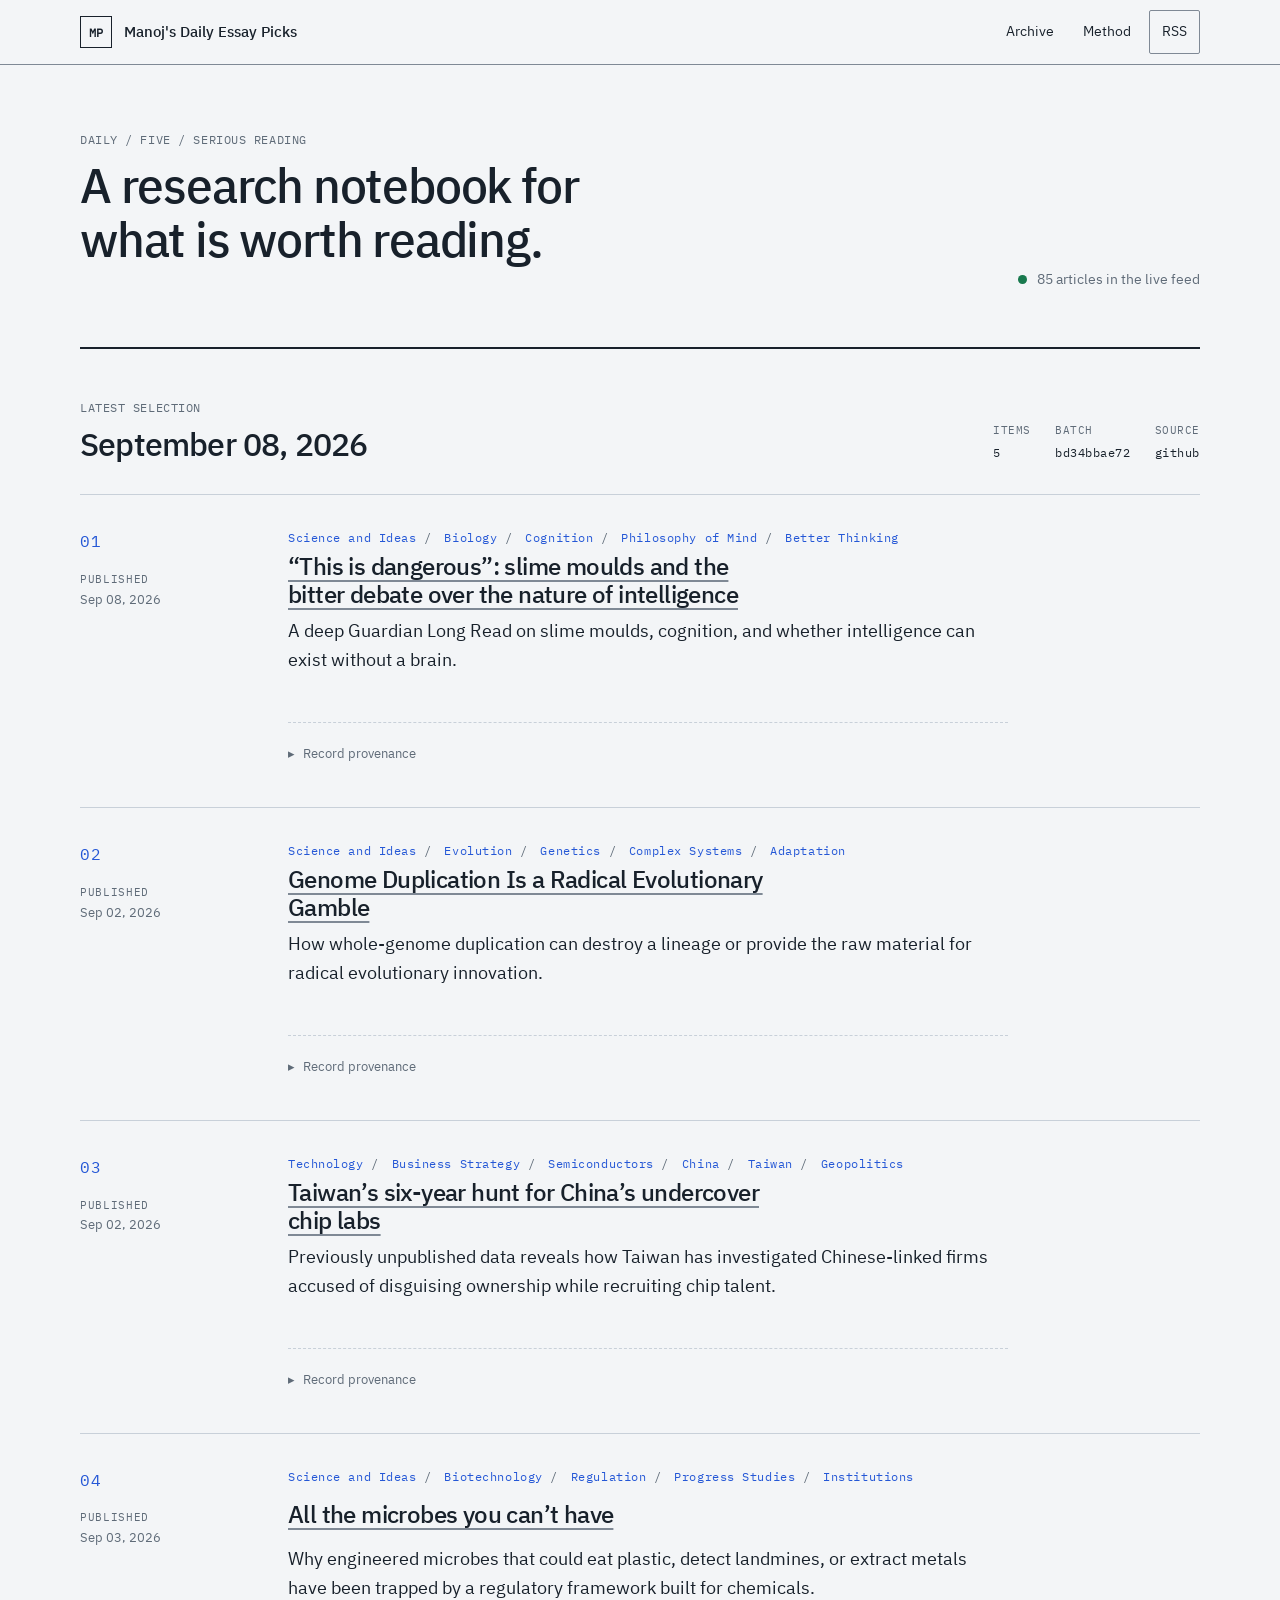
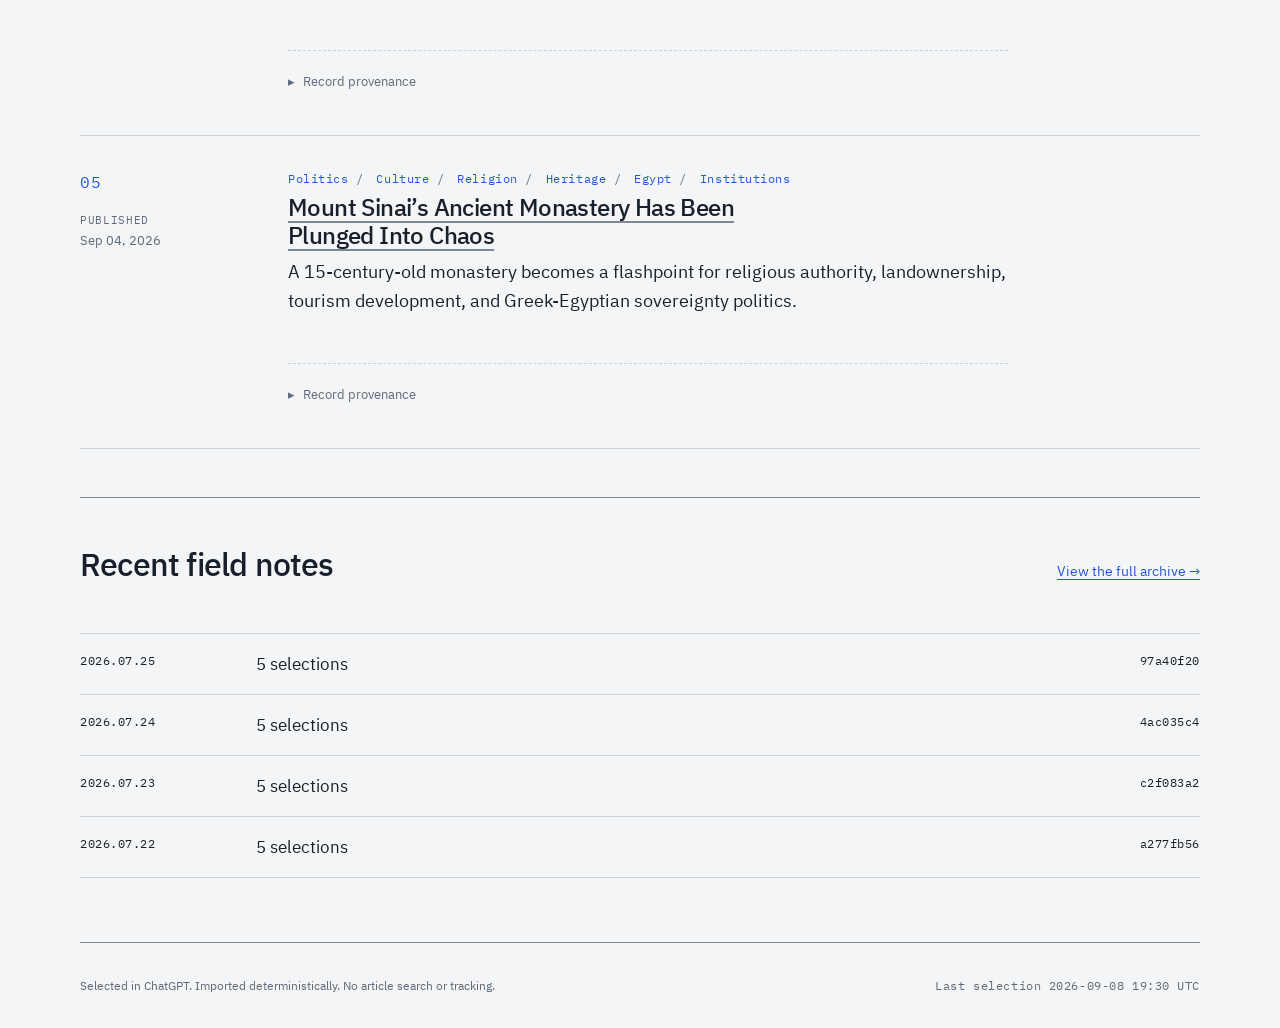
==== commit 78524ab9: "chore: publish daily essay picks" ====
--- a/public/index.html
+++ b/public/index.html
@@ -26,127 +26,117 @@
     </header>
     <main id="content" class="page-shell" tabindex="-1"><header class="hero">
   <div><p class="kicker mono">DAILY / FIVE / SERIOUS READING</p><h1 id="page-heading">A research notebook for what is worth reading.</h1></div>
-  <div class="hero__status"><span class="status-light" aria-hidden="true"></span><span>80 articles in the live feed</span></div>
+  <div class="hero__status"><span class="status-light" aria-hidden="true"></span><span>85 articles in the live feed</span></div>
 </header>
 <section class="run" aria-labelledby="latest-run">
   <header class="run-header">
-    <div><p class="section-label mono">LATEST SELECTION</p><h2 id="latest-run"><span class="sr-only">Latest selection — </span><time datetime="2026-07-25T14:10:07+00:00">July 25, 2026</time></h2></div>
+    <div><p class="section-label mono">LATEST SELECTION</p><h2 id="latest-run"><span class="sr-only">Latest selection — </span><time datetime="2026-09-08T19:30:00+00:00">September 08, 2026</time></h2></div>
     <dl class="run-facts mono">
-      <div><dt>Items</dt><dd>5</dd></div><div><dt>Batch</dt><dd>97a40f2064</dd></div><div><dt>Source</dt><dd>github</dd></div>
+      <div><dt>Items</dt><dd>5</dd></div><div><dt>Batch</dt><dd>bd34bbae72</dd></div><div><dt>Source</dt><dd>github</dd></div>
     </dl>
   </header>
-  <div class="article-list"><article class="article-entry" aria-labelledby="article-97a40f2064c73b224f20e201412ed805d028f7fd83d6894bf5e7b4c6250bc4c9-1">
+  <div class="article-list"><article class="article-entry" aria-labelledby="article-bd34bbae72ebb039c09a1327e7fe863653524d8c185ab5e67f656da5c3ce9241-1">
   <div class="article-entry__meta">
     <span class="rank mono"><span class="sr-only">Selection rank </span>01</span>
     <dl>
-      <div><dt>Published</dt><dd><time datetime="2026-07-24T00:00:00+00:00">Jul 24, 2026</time></dd></div>
-<div><dt>Source</dt><dd>Aeon</dd></div><div><dt>Access</dt><dd>Open **Best for:** Science and ideas; health; better thinking</dd></div>    </dl>
+      <div><dt>Published</dt><dd><time datetime="2026-09-08T04:00:27+00:00">Sep 08, 2026</time></dd></div>
+    </dl>
   </div>
   <div class="article-entry__body">
-    <ul class="eyebrow mono" aria-label="Topics"><li>Science and Ideas</li><li>Neuroscience</li><li>Health</li><li>Pain</li><li>Psychology</li></ul>
-    <h3 id="article-97a40f2064c73b224f20e201412ed805d028f7fd83d6894bf5e7b4c6250bc4c9-1"><a href="https://aeon.co/essays/a-researchers-50-year-hunt-for-the-source-of-chronic-pain" rel="noopener noreferrer">Signal then storm</a></h3>
-<p class="byline">By Stephani Sutherland</p>    <p class="dek">A 50-year scientific journey through the neural circuits that turn bodily signals, context, expectation, and attention into the experience of pain.</p>
+    <ul class="eyebrow mono" aria-label="Topics"><li>Science and Ideas</li><li>Biology</li><li>Cognition</li><li>Philosophy of Mind</li><li>Better Thinking</li></ul>
+    <h3 id="article-bd34bbae72ebb039c09a1327e7fe863653524d8c185ab5e67f656da5c3ce9241-1"><a href="https://www.theguardian.com/news/ng-interactive/2026/sep/08/this-is-dangerous-slime-moulds-and-the-bitter-debate-over-the-nature-of-intelligence" rel="noopener noreferrer">“This is dangerous”: slime moulds and the bitter debate over the nature of intelligence</a></h3>
+    <p class="dek">A deep Guardian Long Read on slime moulds, cognition, and whether intelligence can exist without a brain.</p>
     <dl class="editorial-notes">
-<div><dt>Core idea</dt><dd><p>Pain is neither a simple message traveling from damaged tissue to the brain nor a purely mental construction. Sutherland follows neuroscientist Allan Basbaum’s 50-year effort to map the loops through which peripheral nerves, the spinal cord, the brain, context, expectation, and endogenous opioids shape pain before and after it reaches conscious awareness. Basbaum’s unresolved disagreement with his mentor Ronald Melzack remains the essay’s productive center: should treatment begin with the whole lived experience, or with a still-hidden physical driver?</p>
-</dd></div><div><dt>Why it stands out</dt><dd><p>This is scientific biography doing real explanatory work. It shows a field advancing through failed models, technically demanding experiments, accidental discoveries, placebo effects, and disagreements that do not collapse into a neat synthesis. The article is especially strong on the distinction between nociception—the nervous system’s detection of harmful stimuli—and pain, the subjective experience produced by the larger system. It offers no miracle cure, but it leaves you with a substantially better model of why chronic pain is so difficult to understand and treat.</p>
-</dd></div>    </dl>
+    </dl>
     <details class="provenance">
-      <summary aria-label="Record provenance for Signal then storm"><span class="disclosure-marker" aria-hidden="true">▸</span>Record provenance</summary>
+      <summary aria-label="Record provenance for “This is dangerous”: slime moulds and the bitter debate over the nature of intelligence"><span class="disclosure-marker" aria-hidden="true">▸</span>Record provenance</summary>
       <dl>
-        <div><dt>Canonical URL</dt><dd class="mono breakable">https://aeon.co/essays/a-researchers-50-year-hunt-for-the-source-of-chronic-pain</dd></div>
-        <div><dt>Run</dt><dd class="mono">97a40f2064c73b22</dd></div>
+        <div><dt>Canonical URL</dt><dd class="mono breakable">https://www.theguardian.com/news/ng-interactive/2026/sep/08/this-is-dangerous-slime-moulds-and-the-bitter-debate-over-the-nature-of-intelligence</dd></div>
+        <div><dt>Run</dt><dd class="mono">bd34bbae72ebb039</dd></div>
       </dl>
     </details>
   </div>
-</article><article class="article-entry" aria-labelledby="article-97a40f2064c73b224f20e201412ed805d028f7fd83d6894bf5e7b4c6250bc4c9-2">
+</article><article class="article-entry" aria-labelledby="article-bd34bbae72ebb039c09a1327e7fe863653524d8c185ab5e67f656da5c3ce9241-2">
   <div class="article-entry__meta">
     <span class="rank mono"><span class="sr-only">Selection rank </span>02</span>
     <dl>
-      <div><dt>Published</dt><dd><time datetime="2026-07-23T00:00:00+00:00">Jul 23, 2026</time></dd></div>
-<div><dt>Source</dt><dd>Rest of World, originally published with Grist</dd></div><div><dt>Access</dt><dd>Open **Best for:** Business and strategy; technology; politics and society</dd></div>    </dl>
+      <div><dt>Published</dt><dd><time datetime="2026-09-02T00:00:00+00:00">Sep 02, 2026</time></dd></div>
+    </dl>
   </div>
   <div class="article-entry__body">
-    <ul class="eyebrow mono" aria-label="Topics"><li>Business Strategy</li><li>Technology</li><li>Critical Minerals</li><li>Myanmar</li><li>Supply Chains</li></ul>
-    <h3 id="article-97a40f2064c73b224f20e201412ed805d028f7fd83d6894bf5e7b4c6250bc4c9-2"><a href="https://restofworld.org/2026/myanmar-china-rare-earths-damage/" rel="noopener noreferrer">The hidden cost of Myanmar’s rare earth mines</a></h3>
-<p class="byline">By Emily Fishbein and Jauman Naw</p>    <p class="dek">Deep reporting on how rare-earth supply chains for clean energy, electronics, and weapons finance armed groups and poison Myanmar’s borderlands.</p>
+    <ul class="eyebrow mono" aria-label="Topics"><li>Science and Ideas</li><li>Evolution</li><li>Genetics</li><li>Complex Systems</li><li>Adaptation</li></ul>
+    <h3 id="article-bd34bbae72ebb039c09a1327e7fe863653524d8c185ab5e67f656da5c3ce9241-2"><a href="https://www.quantamagazine.org/genome-duplication-is-a-radical-evolutionary-gamble-20260902/" rel="noopener noreferrer">Genome Duplication Is a Radical Evolutionary Gamble</a></h3>
+    <p class="dek">How whole-genome duplication can destroy a lineage or provide the raw material for radical evolutionary innovation.</p>
     <dl class="editorial-notes">
-<div><dt>Core idea</dt><dd><p>Heavy rare earths used in electronics, industrial motors, wind turbines, electric vehicles, and advanced weapons are being extracted from Myanmar’s militarized borderlands under hazardous and opaque conditions. Armed groups tax or protect mines, workers operate without reliable contracts or safety protections, acid-based extraction contaminates land and water, and the material becomes extremely difficult to trace after it enters China’s centralized processing system.</p>
-</dd></div><div><dt>Why it stands out</dt><dd><p>This is the strongest original reporting in today’s set. It connects individual workers and damaged villages to the strategic language of “critical minerals,” showing how clean-energy and national-security supply chains can externalize their costs into places with weak law and active conflict. The most transferable business lesson is blunt: supply-chain resilience is not achieved merely by identifying an alternative country or supplier. If origin, processing, armed control, labor conditions, and environmental harm disappear inside a blended commodity stream, procurement visibility remains largely fictional.</p>
-</dd></div>    </dl>
+    </dl>
     <details class="provenance">
-      <summary aria-label="Record provenance for The hidden cost of Myanmar’s rare earth mines"><span class="disclosure-marker" aria-hidden="true">▸</span>Record provenance</summary>
+      <summary aria-label="Record provenance for Genome Duplication Is a Radical Evolutionary Gamble"><span class="disclosure-marker" aria-hidden="true">▸</span>Record provenance</summary>
       <dl>
-        <div><dt>Canonical URL</dt><dd class="mono breakable">https://restofworld.org/2026/myanmar-china-rare-earths-damage/</dd></div>
-        <div><dt>Run</dt><dd class="mono">97a40f2064c73b22</dd></div>
+        <div><dt>Canonical URL</dt><dd class="mono breakable">https://www.quantamagazine.org/genome-duplication-is-a-radical-evolutionary-gamble-20260902/</dd></div>
+        <div><dt>Run</dt><dd class="mono">bd34bbae72ebb039</dd></div>
       </dl>
     </details>
   </div>
-</article><article class="article-entry" aria-labelledby="article-97a40f2064c73b224f20e201412ed805d028f7fd83d6894bf5e7b4c6250bc4c9-3">
+</article><article class="article-entry" aria-labelledby="article-bd34bbae72ebb039c09a1327e7fe863653524d8c185ab5e67f656da5c3ce9241-3">
   <div class="article-entry__meta">
     <span class="rank mono"><span class="sr-only">Selection rank </span>03</span>
     <dl>
-      <div><dt>Published</dt><dd><time datetime="2026-07-23T00:00:00+00:00">Jul 23, 2026</time></dd></div>
-<div><dt>Source</dt><dd>Noema</dd></div><div><dt>Access</dt><dd>Open **Best for:** Politics and society; geopolitics; cultural understanding</dd></div>    </dl>
+      <div><dt>Published</dt><dd><time datetime="2026-09-02T00:00:00+00:00">Sep 02, 2026</time></dd></div>
+    </dl>
   </div>
   <div class="article-entry__body">
-    <ul class="eyebrow mono" aria-label="Topics"><li>Politics</li><li>Geopolitics</li><li>India</li><li>China</li><li>Media</li></ul>
-    <h3 id="article-97a40f2064c73b224f20e201412ed805d028f7fd83d6894bf5e7b4c6250bc4c9-3"><a href="https://www.noemamag.com/the-real-problem-plaguing-asias-most-important-relationship/" rel="noopener noreferrer">The Real Problem Underlying India-China Tensions</a></h3>
-<p class="byline">By Pallavi Aiyar</p>    <p class="dek">How colonial memory, the 1962 war, nationalism, and the disappearance of resident journalists cause India and China to misread each other.</p>
+    <ul class="eyebrow mono" aria-label="Topics"><li>Technology</li><li>Business Strategy</li><li>Semiconductors</li><li>China</li><li>Taiwan</li><li>Geopolitics</li></ul>
+    <h3 id="article-bd34bbae72ebb039c09a1327e7fe863653524d8c185ab5e67f656da5c3ce9241-3"><a href="https://restofworld.org/2026/taiwan-china-chip-investigations/" rel="noopener noreferrer">Taiwan’s six-year hunt for China’s undercover chip labs</a></h3>
+    <p class="dek">Previously unpublished data reveals how Taiwan has investigated Chinese-linked firms accused of disguising ownership while recruiting chip talent.</p>
     <dl class="editorial-notes">
-<div><dt>Core idea</dt><dd><p>India and China do not merely disagree about borders, alliances, or relative power; they interpret each other through incompatible historical memories. Aiyar argues that Chinese perceptions of India retain traces of colonial-era subordination and Indian participation in imperial systems, while Indian perceptions of China remain organized around the trauma and perceived betrayal of the 1962 war. Each side then reads contemporary behavior through the old script.</p>
-</dd></div><div><dt>Why it stands out</dt><dd><p>The essay makes misperception concrete rather than treating it as a diplomatic cliché. It shows how history shapes the emotional register of supposedly pragmatic conversations, and why the same statement can sound like realism to one side and humiliation to the other. Aiyar’s strongest practical point concerns information infrastructure: after years of reciprocal expulsions, India and China have very few resident journalists in each other’s countries and often learn about one another through Western reporting, official messaging, or online nationalism. Restoring sustained, direct observation will not resolve the rivalry, but it can reduce the ignorance through which rivalry hardens.</p>
-</dd></div>    </dl>
+    </dl>
     <details class="provenance">
-      <summary aria-label="Record provenance for The Real Problem Underlying India-China Tensions"><span class="disclosure-marker" aria-hidden="true">▸</span>Record provenance</summary>
+      <summary aria-label="Record provenance for Taiwan’s six-year hunt for China’s undercover chip labs"><span class="disclosure-marker" aria-hidden="true">▸</span>Record provenance</summary>
       <dl>
-        <div><dt>Canonical URL</dt><dd class="mono breakable">https://www.noemamag.com/the-real-problem-plaguing-asias-most-important-relationship/</dd></div>
-        <div><dt>Run</dt><dd class="mono">97a40f2064c73b22</dd></div>
+        <div><dt>Canonical URL</dt><dd class="mono breakable">https://restofworld.org/2026/taiwan-china-chip-investigations/</dd></div>
+        <div><dt>Run</dt><dd class="mono">bd34bbae72ebb039</dd></div>
       </dl>
     </details>
   </div>
-</article><article class="article-entry" aria-labelledby="article-97a40f2064c73b224f20e201412ed805d028f7fd83d6894bf5e7b4c6250bc4c9-4">
+</article><article class="article-entry" aria-labelledby="article-bd34bbae72ebb039c09a1327e7fe863653524d8c185ab5e67f656da5c3ce9241-4">
   <div class="article-entry__meta">
     <span class="rank mono"><span class="sr-only">Selection rank </span>04</span>
     <dl>
-      <div><dt>Published</dt><dd><time datetime="2026-07-21T00:00:00+00:00">Jul 21, 2026</time></dd></div>
-<div><dt>Source</dt><dd>Works in Progress</dd></div><div><dt>Access</dt><dd>Open **Best for:** Culture and criticism; history; better thinking</dd></div>    </dl>
+      <div><dt>Published</dt><dd><time datetime="2026-09-03T00:00:00+00:00">Sep 03, 2026</time></dd></div>
+    </dl>
   </div>
   <div class="article-entry__body">
-    <ul class="eyebrow mono" aria-label="Topics"><li>Culture</li><li>History</li><li>Family</li><li>Childhood</li><li>Ideas</li></ul>
-    <h3 id="article-97a40f2064c73b224f20e201412ed805d028f7fd83d6894bf5e7b4c6250bc4c9-4"><a href="https://worksinprogress.co/issue/did-medieval-people-love-their-children/" rel="noopener noreferrer">Did medieval people love their children?</a></h3>
-<p class="byline">By Samuel Hughes</p>    <p class="dek">A compact correction to the persistent myth that high child mortality made medieval parents emotionally detached from their children.</p>
+    <ul class="eyebrow mono" aria-label="Topics"><li>Science and Ideas</li><li>Biotechnology</li><li>Regulation</li><li>Progress Studies</li><li>Institutions</li></ul>
+    <h3 id="article-bd34bbae72ebb039c09a1327e7fe863653524d8c185ab5e67f656da5c3ce9241-4"><a href="https://worksinprogress.co/issue/all-the-microbes-you-cant-have/" rel="noopener noreferrer">All the microbes you can’t have</a></h3>
+    <p class="dek">Why engineered microbes that could eat plastic, detect landmines, or extract metals have been trapped by a regulatory framework built for chemicals.</p>
     <dl class="editorial-notes">
-<div><dt>Core idea</dt><dd><p>The persistent claim that medieval parents were emotionally detached from their children because child mortality was high does not survive the later historical evidence. Hughes summarizes scholarship showing parental sacrifice, joy, grief, long-term financial support, play, education, and family structures far more recognizable than the influential older account associated with Philippe Ariès suggested.</p>
-</dd></div><div><dt>Why it stands out</dt><dd><p>It is short, but it performs an important intellectual service: it demonstrates how a dramatic thesis about the past can remain culturally influential after specialists have substantially rejected it. The essay’s broader lesson is methodological. When an argument says that an entire class of humans was psychologically alien to us, especially in a way that makes for a striking lecture or story, plausibility should be tested before novelty is rewarded. This is a compact case study in correcting inherited certainty.</p>
-</dd></div>    </dl>
+    </dl>
     <details class="provenance">
-      <summary aria-label="Record provenance for Did medieval people love their children?"><span class="disclosure-marker" aria-hidden="true">▸</span>Record provenance</summary>
+      <summary aria-label="Record provenance for All the microbes you can’t have"><span class="disclosure-marker" aria-hidden="true">▸</span>Record provenance</summary>
       <dl>
-        <div><dt>Canonical URL</dt><dd class="mono breakable">https://worksinprogress.co/issue/did-medieval-people-love-their-children/</dd></div>
-        <div><dt>Run</dt><dd class="mono">97a40f2064c73b22</dd></div>
+        <div><dt>Canonical URL</dt><dd class="mono breakable">https://worksinprogress.co/issue/all-the-microbes-you-cant-have/</dd></div>
+        <div><dt>Run</dt><dd class="mono">bd34bbae72ebb039</dd></div>
       </dl>
     </details>
   </div>
-</article><article class="article-entry" aria-labelledby="article-97a40f2064c73b224f20e201412ed805d028f7fd83d6894bf5e7b4c6250bc4c9-5">
+</article><article class="article-entry" aria-labelledby="article-bd34bbae72ebb039c09a1327e7fe863653524d8c185ab5e67f656da5c3ce9241-5">
   <div class="article-entry__meta">
     <span class="rank mono"><span class="sr-only">Selection rank </span>05</span>
     <dl>
-      <div><dt>Published</dt><dd><time datetime="2026-07-23T00:00:00+00:00">Jul 23, 2026</time></dd></div>
-<div><dt>Source</dt><dd>Quanta Magazine</dd></div><div><dt>Access</dt><dd>Open **Best for:** Science and ideas; computer science; personal craft</dd></div>    </dl>
+      <div><dt>Published</dt><dd><time datetime="2026-09-04T00:00:00+00:00">Sep 04, 2026</time></dd></div>
+    </dl>
   </div>
   <div class="article-entry__body">
-    <ul class="eyebrow mono" aria-label="Topics"><li>Science and Ideas</li><li>Computer Science</li><li>Mathematics</li><li>Algorithms</li><li>Better Thinking</li></ul>
-    <h3 id="article-97a40f2064c73b224f20e201412ed805d028f7fd83d6894bf5e7b4c6250bc4c9-5"><a href="https://www.quantamagazine.org/shayan-oveis-gharan-wins-2026-imu-abacus-medal-20260723/" rel="noopener noreferrer">A Master of the Traveling Salesperson Problem Finds His Own Path</a></h3>
-<p class="byline">By Ben Brubaker</p>    <p class="dek">A portrait of Shayan Oveis Gharan’s cross-disciplinary approach to algorithms, randomness, graph theory, and long, uncertain mathematical work.</p>
+    <ul class="eyebrow mono" aria-label="Topics"><li>Politics</li><li>Culture</li><li>Religion</li><li>Heritage</li><li>Egypt</li><li>Institutions</li></ul>
+    <h3 id="article-bd34bbae72ebb039c09a1327e7fe863653524d8c185ab5e67f656da5c3ce9241-5"><a href="https://newlinesmag.com/essays/mount-sinais-ancient-monastery-has-been-plunged-into-chaos/" rel="noopener noreferrer">Mount Sinai’s Ancient Monastery Has Been Plunged Into Chaos</a></h3>
+    <p class="dek">A 15-century-old monastery becomes a flashpoint for religious authority, landownership, tourism development, and Greek-Egyptian sovereignty politics.</p>
     <dl class="editorial-notes">
-<div><dt>Core idea</dt><dd><p>Shayan Oveis Gharan, winner of the 2026 IMU Abacus Medal, has advanced algorithms by importing tools from probability, polynomials, graph theory, statistical physics, and other areas that initially look unrelated to the problems at hand. The profile explains his work on the traveling salesperson problem and random sampling while showing how long, uncertain proofs are assembled through detours rather than single flashes of insight.</p>
-</dd></div><div><dt>Why it stands out</dt><dd><p>Quanta manages two difficult things at once: it makes the technical strategy legible and extracts a useful model of creative work without turning the mathematician into a productivity mascot. Oveis Gharan combines intellectual restlessness with years of patience on individual problems. That balance—continually learning unfamiliar tools while remaining willing to build a proof brick by brick—is a more credible account of breakthrough work than either narrow specialization or shallow interdisciplinarity.</p>
-</dd></div>    </dl>
+    </dl>
     <details class="provenance">
-      <summary aria-label="Record provenance for A Master of the Traveling Salesperson Problem Finds His Own Path"><span class="disclosure-marker" aria-hidden="true">▸</span>Record provenance</summary>
+      <summary aria-label="Record provenance for Mount Sinai’s Ancient Monastery Has Been Plunged Into Chaos"><span class="disclosure-marker" aria-hidden="true">▸</span>Record provenance</summary>
       <dl>
-        <div><dt>Canonical URL</dt><dd class="mono breakable">https://www.quantamagazine.org/shayan-oveis-gharan-wins-2026-imu-abacus-medal-20260723/</dd></div>
-        <div><dt>Run</dt><dd class="mono">97a40f2064c73b22</dd></div>
+        <div><dt>Canonical URL</dt><dd class="mono breakable">https://newlinesmag.com/essays/mount-sinais-ancient-monastery-has-been-plunged-into-chaos/</dd></div>
+        <div><dt>Run</dt><dd class="mono">bd34bbae72ebb039</dd></div>
       </dl>
     </details>
   </div>
@@ -154,11 +144,11 @@
 </section>
 <section class="recent-runs" aria-labelledby="recent-heading">
   <div class="section-heading-row"><h2 id="recent-heading">Recent field notes</h2><a class="target-link" href="archive/">View the full archive →</a></div>
-  <ol class="run-index"><li><span class="mono">2026.07.24</span><span>5 selections</span><span class="mono">4ac035c4</span></li><li><span class="mono">2026.07.23</span><span>5 selections</span><span class="mono">c2f083a2</span></li><li><span class="mono">2026.07.22</span><span>5 selections</span><span class="mono">a277fb56</span></li><li><span class="mono">2026.07.21</span><span>5 selections</span><span class="mono">dc2146d1</span></li></ol>
+  <ol class="run-index"><li><span class="mono">2026.07.25</span><span>5 selections</span><span class="mono">97a40f20</span></li><li><span class="mono">2026.07.24</span><span>5 selections</span><span class="mono">4ac035c4</span></li><li><span class="mono">2026.07.23</span><span>5 selections</span><span class="mono">c2f083a2</span></li><li><span class="mono">2026.07.22</span><span>5 selections</span><span class="mono">a277fb56</span></li></ol>
 </section>
 </main>
     <footer class="site-footer">
       <p>Selected in ChatGPT. Imported deterministically. No article search or tracking.</p>
-<p class="mono">Last selection <time datetime="2026-07-25T14:10:07+00:00">2026-07-25 14:10 UTC</time></p>    </footer>
+<p class="mono">Last selection <time datetime="2026-09-08T19:30:00+00:00">2026-09-08 19:30 UTC</time></p>    </footer>
   </body>
 </html>
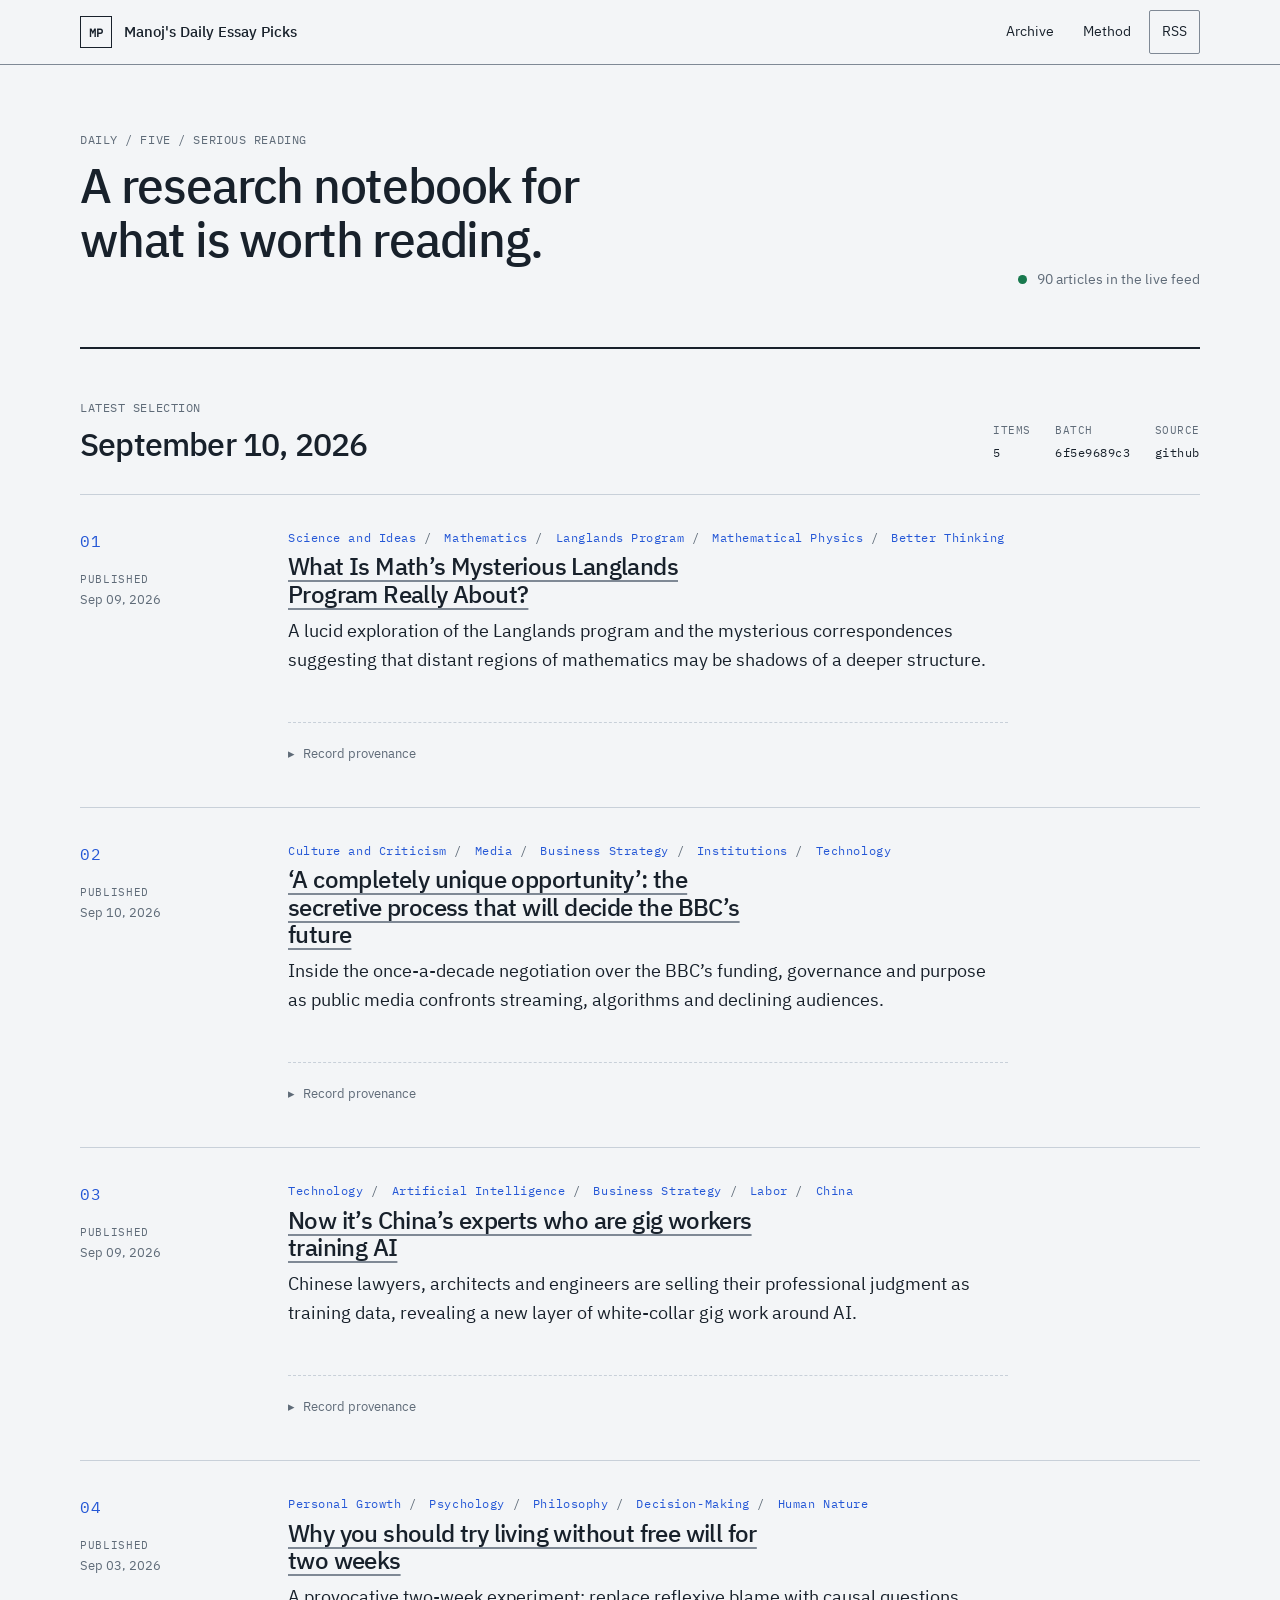
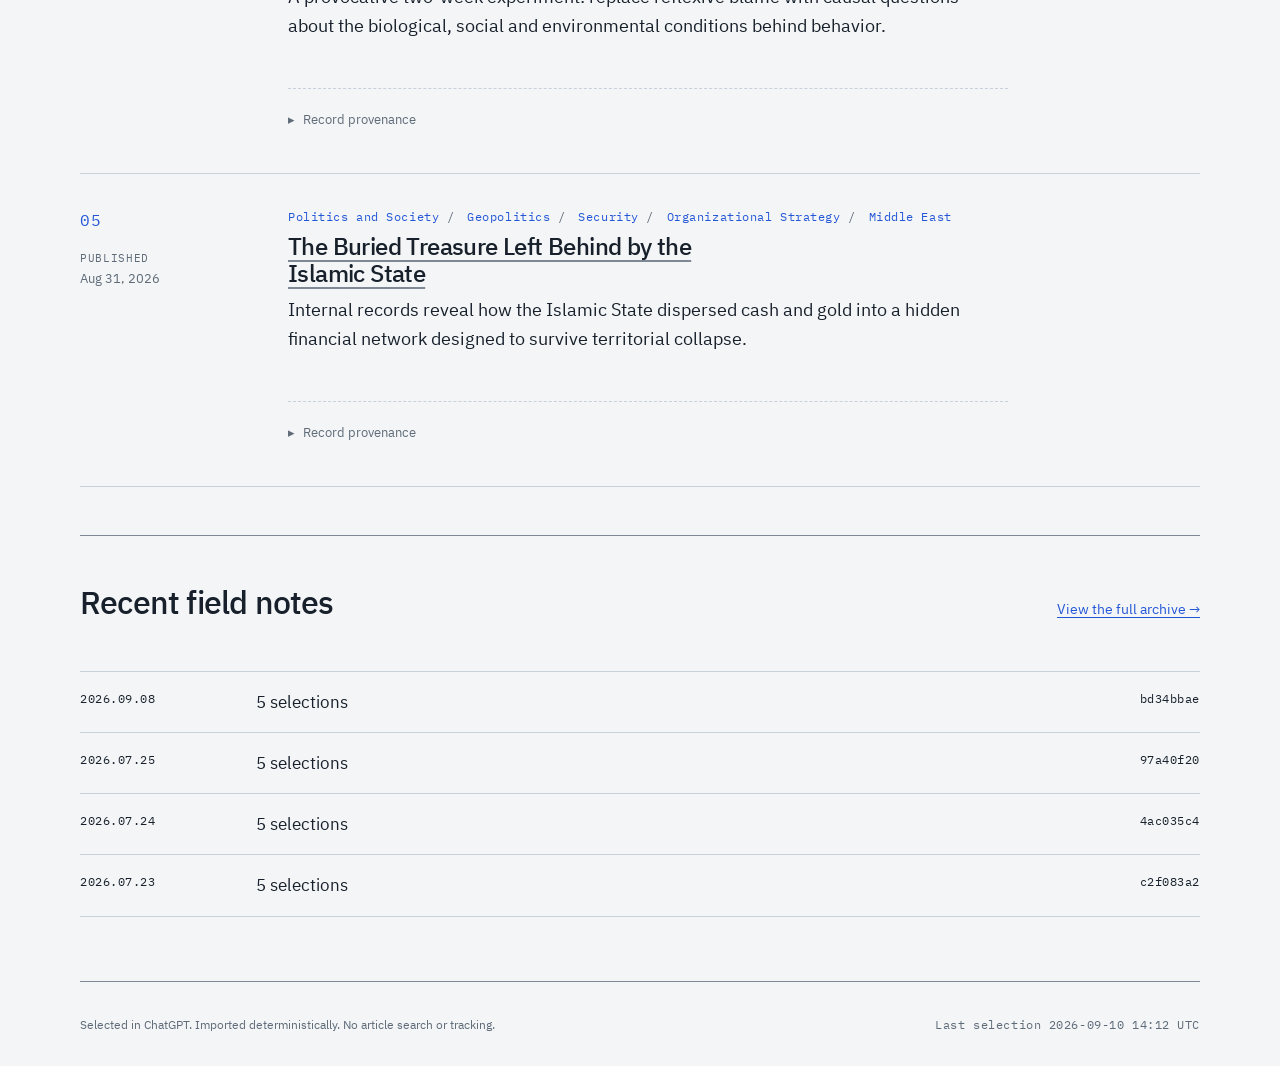
==== commit 9e996a64: "chore: publish daily essay picks" ====
--- a/public/index.html
+++ b/public/index.html
@@ -26,79 +26,79 @@
     </header>
     <main id="content" class="page-shell" tabindex="-1"><header class="hero">
   <div><p class="kicker mono">DAILY / FIVE / SERIOUS READING</p><h1 id="page-heading">A research notebook for what is worth reading.</h1></div>
-  <div class="hero__status"><span class="status-light" aria-hidden="true"></span><span>85 articles in the live feed</span></div>
+  <div class="hero__status"><span class="status-light" aria-hidden="true"></span><span>90 articles in the live feed</span></div>
 </header>
 <section class="run" aria-labelledby="latest-run">
   <header class="run-header">
-    <div><p class="section-label mono">LATEST SELECTION</p><h2 id="latest-run"><span class="sr-only">Latest selection — </span><time datetime="2026-09-08T19:30:00+00:00">September 08, 2026</time></h2></div>
+    <div><p class="section-label mono">LATEST SELECTION</p><h2 id="latest-run"><span class="sr-only">Latest selection — </span><time datetime="2026-09-10T14:12:34+00:00">September 10, 2026</time></h2></div>
     <dl class="run-facts mono">
-      <div><dt>Items</dt><dd>5</dd></div><div><dt>Batch</dt><dd>bd34bbae72</dd></div><div><dt>Source</dt><dd>github</dd></div>
+      <div><dt>Items</dt><dd>5</dd></div><div><dt>Batch</dt><dd>6f5e9689c3</dd></div><div><dt>Source</dt><dd>github</dd></div>
     </dl>
   </header>
-  <div class="article-list"><article class="article-entry" aria-labelledby="article-bd34bbae72ebb039c09a1327e7fe863653524d8c185ab5e67f656da5c3ce9241-1">
+  <div class="article-list"><article class="article-entry" aria-labelledby="article-6f5e9689c3e3bb74f8ec74c9edb36ad6ce033e85654e7ca6fc3666cf2e665b04-1">
   <div class="article-entry__meta">
     <span class="rank mono"><span class="sr-only">Selection rank </span>01</span>
     <dl>
-      <div><dt>Published</dt><dd><time datetime="2026-09-08T04:00:27+00:00">Sep 08, 2026</time></dd></div>
+      <div><dt>Published</dt><dd><time datetime="2026-09-09T00:00:00+00:00">Sep 09, 2026</time></dd></div>
     </dl>
   </div>
   <div class="article-entry__body">
-    <ul class="eyebrow mono" aria-label="Topics"><li>Science and Ideas</li><li>Biology</li><li>Cognition</li><li>Philosophy of Mind</li><li>Better Thinking</li></ul>
-    <h3 id="article-bd34bbae72ebb039c09a1327e7fe863653524d8c185ab5e67f656da5c3ce9241-1"><a href="https://www.theguardian.com/news/ng-interactive/2026/sep/08/this-is-dangerous-slime-moulds-and-the-bitter-debate-over-the-nature-of-intelligence" rel="noopener noreferrer">“This is dangerous”: slime moulds and the bitter debate over the nature of intelligence</a></h3>
-    <p class="dek">A deep Guardian Long Read on slime moulds, cognition, and whether intelligence can exist without a brain.</p>
+    <ul class="eyebrow mono" aria-label="Topics"><li>Science and Ideas</li><li>Mathematics</li><li>Langlands Program</li><li>Mathematical Physics</li><li>Better Thinking</li></ul>
+    <h3 id="article-6f5e9689c3e3bb74f8ec74c9edb36ad6ce033e85654e7ca6fc3666cf2e665b04-1"><a href="https://www.quantamagazine.org/what-is-maths-mysterious-langlands-program-really-about-20260909/" rel="noopener noreferrer">What Is Math’s Mysterious Langlands Program Really About?</a></h3>
+    <p class="dek">A lucid exploration of the Langlands program and the mysterious correspondences suggesting that distant regions of mathematics may be shadows of a deeper structure.</p>
     <dl class="editorial-notes">
     </dl>
     <details class="provenance">
-      <summary aria-label="Record provenance for “This is dangerous”: slime moulds and the bitter debate over the nature of intelligence"><span class="disclosure-marker" aria-hidden="true">▸</span>Record provenance</summary>
+      <summary aria-label="Record provenance for What Is Math’s Mysterious Langlands Program Really About?"><span class="disclosure-marker" aria-hidden="true">▸</span>Record provenance</summary>
       <dl>
-        <div><dt>Canonical URL</dt><dd class="mono breakable">https://www.theguardian.com/news/ng-interactive/2026/sep/08/this-is-dangerous-slime-moulds-and-the-bitter-debate-over-the-nature-of-intelligence</dd></div>
-        <div><dt>Run</dt><dd class="mono">bd34bbae72ebb039</dd></div>
+        <div><dt>Canonical URL</dt><dd class="mono breakable">https://www.quantamagazine.org/what-is-maths-mysterious-langlands-program-really-about-20260909/</dd></div>
+        <div><dt>Run</dt><dd class="mono">6f5e9689c3e3bb74</dd></div>
       </dl>
     </details>
   </div>
-</article><article class="article-entry" aria-labelledby="article-bd34bbae72ebb039c09a1327e7fe863653524d8c185ab5e67f656da5c3ce9241-2">
+</article><article class="article-entry" aria-labelledby="article-6f5e9689c3e3bb74f8ec74c9edb36ad6ce033e85654e7ca6fc3666cf2e665b04-2">
   <div class="article-entry__meta">
     <span class="rank mono"><span class="sr-only">Selection rank </span>02</span>
     <dl>
-      <div><dt>Published</dt><dd><time datetime="2026-09-02T00:00:00+00:00">Sep 02, 2026</time></dd></div>
+      <div><dt>Published</dt><dd><time datetime="2026-09-10T04:00:00+00:00">Sep 10, 2026</time></dd></div>
     </dl>
   </div>
   <div class="article-entry__body">
-    <ul class="eyebrow mono" aria-label="Topics"><li>Science and Ideas</li><li>Evolution</li><li>Genetics</li><li>Complex Systems</li><li>Adaptation</li></ul>
-    <h3 id="article-bd34bbae72ebb039c09a1327e7fe863653524d8c185ab5e67f656da5c3ce9241-2"><a href="https://www.quantamagazine.org/genome-duplication-is-a-radical-evolutionary-gamble-20260902/" rel="noopener noreferrer">Genome Duplication Is a Radical Evolutionary Gamble</a></h3>
-    <p class="dek">How whole-genome duplication can destroy a lineage or provide the raw material for radical evolutionary innovation.</p>
+    <ul class="eyebrow mono" aria-label="Topics"><li>Culture and Criticism</li><li>Media</li><li>Business Strategy</li><li>Institutions</li><li>Technology</li></ul>
+    <h3 id="article-6f5e9689c3e3bb74f8ec74c9edb36ad6ce033e85654e7ca6fc3666cf2e665b04-2"><a href="https://www.theguardian.com/news/2026/sep/10/bbc-charter-renewal-long-read-secretive-process-that-will-decide-future" rel="noopener noreferrer">‘A completely unique opportunity’: the secretive process that will decide the BBC’s future</a></h3>
+    <p class="dek">Inside the once-a-decade negotiation over the BBC’s funding, governance and purpose as public media confronts streaming, algorithms and declining audiences.</p>
     <dl class="editorial-notes">
     </dl>
     <details class="provenance">
-      <summary aria-label="Record provenance for Genome Duplication Is a Radical Evolutionary Gamble"><span class="disclosure-marker" aria-hidden="true">▸</span>Record provenance</summary>
+      <summary aria-label="Record provenance for ‘A completely unique opportunity’: the secretive process that will decide the BBC’s future"><span class="disclosure-marker" aria-hidden="true">▸</span>Record provenance</summary>
       <dl>
-        <div><dt>Canonical URL</dt><dd class="mono breakable">https://www.quantamagazine.org/genome-duplication-is-a-radical-evolutionary-gamble-20260902/</dd></div>
-        <div><dt>Run</dt><dd class="mono">bd34bbae72ebb039</dd></div>
+        <div><dt>Canonical URL</dt><dd class="mono breakable">https://www.theguardian.com/news/2026/sep/10/bbc-charter-renewal-long-read-secretive-process-that-will-decide-future</dd></div>
+        <div><dt>Run</dt><dd class="mono">6f5e9689c3e3bb74</dd></div>
       </dl>
     </details>
   </div>
-</article><article class="article-entry" aria-labelledby="article-bd34bbae72ebb039c09a1327e7fe863653524d8c185ab5e67f656da5c3ce9241-3">
+</article><article class="article-entry" aria-labelledby="article-6f5e9689c3e3bb74f8ec74c9edb36ad6ce033e85654e7ca6fc3666cf2e665b04-3">
   <div class="article-entry__meta">
     <span class="rank mono"><span class="sr-only">Selection rank </span>03</span>
     <dl>
-      <div><dt>Published</dt><dd><time datetime="2026-09-02T00:00:00+00:00">Sep 02, 2026</time></dd></div>
+      <div><dt>Published</dt><dd><time datetime="2026-09-09T00:00:00+00:00">Sep 09, 2026</time></dd></div>
     </dl>
   </div>
   <div class="article-entry__body">
-    <ul class="eyebrow mono" aria-label="Topics"><li>Technology</li><li>Business Strategy</li><li>Semiconductors</li><li>China</li><li>Taiwan</li><li>Geopolitics</li></ul>
-    <h3 id="article-bd34bbae72ebb039c09a1327e7fe863653524d8c185ab5e67f656da5c3ce9241-3"><a href="https://restofworld.org/2026/taiwan-china-chip-investigations/" rel="noopener noreferrer">Taiwan’s six-year hunt for China’s undercover chip labs</a></h3>
-    <p class="dek">Previously unpublished data reveals how Taiwan has investigated Chinese-linked firms accused of disguising ownership while recruiting chip talent.</p>
+    <ul class="eyebrow mono" aria-label="Topics"><li>Technology</li><li>Artificial Intelligence</li><li>Business Strategy</li><li>Labor</li><li>China</li></ul>
+    <h3 id="article-6f5e9689c3e3bb74f8ec74c9edb36ad6ce033e85654e7ca6fc3666cf2e665b04-3"><a href="https://restofworld.org/2026/china-expert-ai-trainers/" rel="noopener noreferrer">Now it’s China’s experts who are gig workers training AI</a></h3>
+    <p class="dek">Chinese lawyers, architects and engineers are selling their professional judgment as training data, revealing a new layer of white-collar gig work around AI.</p>
     <dl class="editorial-notes">
     </dl>
     <details class="provenance">
-      <summary aria-label="Record provenance for Taiwan’s six-year hunt for China’s undercover chip labs"><span class="disclosure-marker" aria-hidden="true">▸</span>Record provenance</summary>
+      <summary aria-label="Record provenance for Now it’s China’s experts who are gig workers training AI"><span class="disclosure-marker" aria-hidden="true">▸</span>Record provenance</summary>
       <dl>
-        <div><dt>Canonical URL</dt><dd class="mono breakable">https://restofworld.org/2026/taiwan-china-chip-investigations/</dd></div>
-        <div><dt>Run</dt><dd class="mono">bd34bbae72ebb039</dd></div>
+        <div><dt>Canonical URL</dt><dd class="mono breakable">https://restofworld.org/2026/china-expert-ai-trainers/</dd></div>
+        <div><dt>Run</dt><dd class="mono">6f5e9689c3e3bb74</dd></div>
       </dl>
     </details>
   </div>
-</article><article class="article-entry" aria-labelledby="article-bd34bbae72ebb039c09a1327e7fe863653524d8c185ab5e67f656da5c3ce9241-4">
+</article><article class="article-entry" aria-labelledby="article-6f5e9689c3e3bb74f8ec74c9edb36ad6ce033e85654e7ca6fc3666cf2e665b04-4">
   <div class="article-entry__meta">
     <span class="rank mono"><span class="sr-only">Selection rank </span>04</span>
     <dl>
@@ -106,37 +106,37 @@
     </dl>
   </div>
   <div class="article-entry__body">
-    <ul class="eyebrow mono" aria-label="Topics"><li>Science and Ideas</li><li>Biotechnology</li><li>Regulation</li><li>Progress Studies</li><li>Institutions</li></ul>
-    <h3 id="article-bd34bbae72ebb039c09a1327e7fe863653524d8c185ab5e67f656da5c3ce9241-4"><a href="https://worksinprogress.co/issue/all-the-microbes-you-cant-have/" rel="noopener noreferrer">All the microbes you can’t have</a></h3>
-    <p class="dek">Why engineered microbes that could eat plastic, detect landmines, or extract metals have been trapped by a regulatory framework built for chemicals.</p>
+    <ul class="eyebrow mono" aria-label="Topics"><li>Personal Growth</li><li>Psychology</li><li>Philosophy</li><li>Decision-Making</li><li>Human Nature</li></ul>
+    <h3 id="article-6f5e9689c3e3bb74f8ec74c9edb36ad6ce033e85654e7ca6fc3666cf2e665b04-4"><a href="https://psyche.co/ideas/why-you-should-try-living-without-free-will-for-two-weeks" rel="noopener noreferrer">Why you should try living without free will for two weeks</a></h3>
+    <p class="dek">A provocative two-week experiment: replace reflexive blame with causal questions about the biological, social and environmental conditions behind behavior.</p>
     <dl class="editorial-notes">
     </dl>
     <details class="provenance">
-      <summary aria-label="Record provenance for All the microbes you can’t have"><span class="disclosure-marker" aria-hidden="true">▸</span>Record provenance</summary>
+      <summary aria-label="Record provenance for Why you should try living without free will for two weeks"><span class="disclosure-marker" aria-hidden="true">▸</span>Record provenance</summary>
       <dl>
-        <div><dt>Canonical URL</dt><dd class="mono breakable">https://worksinprogress.co/issue/all-the-microbes-you-cant-have/</dd></div>
-        <div><dt>Run</dt><dd class="mono">bd34bbae72ebb039</dd></div>
+        <div><dt>Canonical URL</dt><dd class="mono breakable">https://psyche.co/ideas/why-you-should-try-living-without-free-will-for-two-weeks</dd></div>
+        <div><dt>Run</dt><dd class="mono">6f5e9689c3e3bb74</dd></div>
       </dl>
     </details>
   </div>
-</article><article class="article-entry" aria-labelledby="article-bd34bbae72ebb039c09a1327e7fe863653524d8c185ab5e67f656da5c3ce9241-5">
+</article><article class="article-entry" aria-labelledby="article-6f5e9689c3e3bb74f8ec74c9edb36ad6ce033e85654e7ca6fc3666cf2e665b04-5">
   <div class="article-entry__meta">
     <span class="rank mono"><span class="sr-only">Selection rank </span>05</span>
     <dl>
-      <div><dt>Published</dt><dd><time datetime="2026-09-04T00:00:00+00:00">Sep 04, 2026</time></dd></div>
+      <div><dt>Published</dt><dd><time datetime="2026-08-31T00:00:00+00:00">Aug 31, 2026</time></dd></div>
     </dl>
   </div>
   <div class="article-entry__body">
-    <ul class="eyebrow mono" aria-label="Topics"><li>Politics</li><li>Culture</li><li>Religion</li><li>Heritage</li><li>Egypt</li><li>Institutions</li></ul>
-    <h3 id="article-bd34bbae72ebb039c09a1327e7fe863653524d8c185ab5e67f656da5c3ce9241-5"><a href="https://newlinesmag.com/essays/mount-sinais-ancient-monastery-has-been-plunged-into-chaos/" rel="noopener noreferrer">Mount Sinai’s Ancient Monastery Has Been Plunged Into Chaos</a></h3>
-    <p class="dek">A 15-century-old monastery becomes a flashpoint for religious authority, landownership, tourism development, and Greek-Egyptian sovereignty politics.</p>
+    <ul class="eyebrow mono" aria-label="Topics"><li>Politics and Society</li><li>Geopolitics</li><li>Security</li><li>Organizational Strategy</li><li>Middle East</li></ul>
+    <h3 id="article-6f5e9689c3e3bb74f8ec74c9edb36ad6ce033e85654e7ca6fc3666cf2e665b04-5"><a href="https://newlinesmag.com/reportage/the-buried-treasure-left-behind-by-the-islamic-state/" rel="noopener noreferrer">The Buried Treasure Left Behind by the Islamic State</a></h3>
+    <p class="dek">Internal records reveal how the Islamic State dispersed cash and gold into a hidden financial network designed to survive territorial collapse.</p>
     <dl class="editorial-notes">
     </dl>
     <details class="provenance">
-      <summary aria-label="Record provenance for Mount Sinai’s Ancient Monastery Has Been Plunged Into Chaos"><span class="disclosure-marker" aria-hidden="true">▸</span>Record provenance</summary>
+      <summary aria-label="Record provenance for The Buried Treasure Left Behind by the Islamic State"><span class="disclosure-marker" aria-hidden="true">▸</span>Record provenance</summary>
       <dl>
-        <div><dt>Canonical URL</dt><dd class="mono breakable">https://newlinesmag.com/essays/mount-sinais-ancient-monastery-has-been-plunged-into-chaos/</dd></div>
-        <div><dt>Run</dt><dd class="mono">bd34bbae72ebb039</dd></div>
+        <div><dt>Canonical URL</dt><dd class="mono breakable">https://newlinesmag.com/reportage/the-buried-treasure-left-behind-by-the-islamic-state/</dd></div>
+        <div><dt>Run</dt><dd class="mono">6f5e9689c3e3bb74</dd></div>
       </dl>
     </details>
   </div>
@@ -144,11 +144,11 @@
 </section>
 <section class="recent-runs" aria-labelledby="recent-heading">
   <div class="section-heading-row"><h2 id="recent-heading">Recent field notes</h2><a class="target-link" href="archive/">View the full archive →</a></div>
-  <ol class="run-index"><li><span class="mono">2026.07.25</span><span>5 selections</span><span class="mono">97a40f20</span></li><li><span class="mono">2026.07.24</span><span>5 selections</span><span class="mono">4ac035c4</span></li><li><span class="mono">2026.07.23</span><span>5 selections</span><span class="mono">c2f083a2</span></li><li><span class="mono">2026.07.22</span><span>5 selections</span><span class="mono">a277fb56</span></li></ol>
+  <ol class="run-index"><li><span class="mono">2026.09.08</span><span>5 selections</span><span class="mono">bd34bbae</span></li><li><span class="mono">2026.07.25</span><span>5 selections</span><span class="mono">97a40f20</span></li><li><span class="mono">2026.07.24</span><span>5 selections</span><span class="mono">4ac035c4</span></li><li><span class="mono">2026.07.23</span><span>5 selections</span><span class="mono">c2f083a2</span></li></ol>
 </section>
 </main>
     <footer class="site-footer">
       <p>Selected in ChatGPT. Imported deterministically. No article search or tracking.</p>
-<p class="mono">Last selection <time datetime="2026-09-08T19:30:00+00:00">2026-09-08 19:30 UTC</time></p>    </footer>
+<p class="mono">Last selection <time datetime="2026-09-10T14:12:34+00:00">2026-09-10 14:12 UTC</time></p>    </footer>
   </body>
 </html>
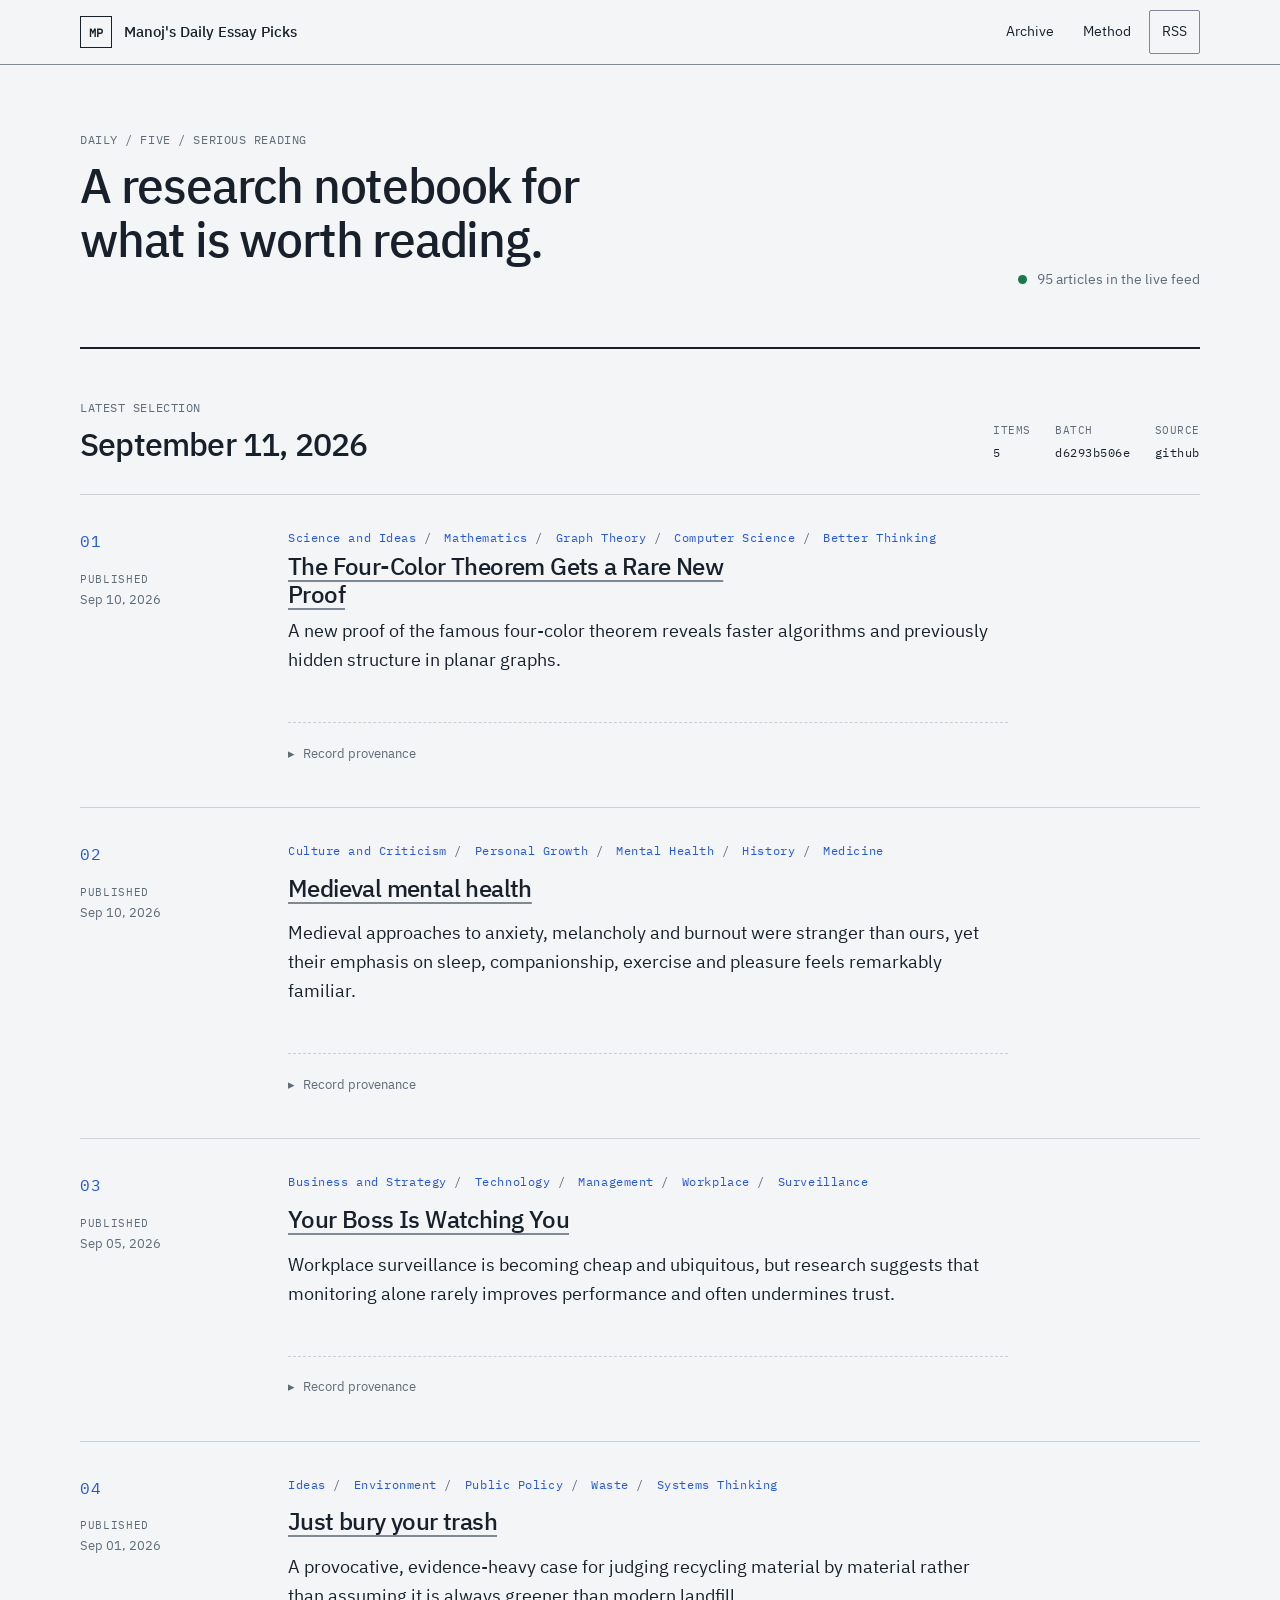
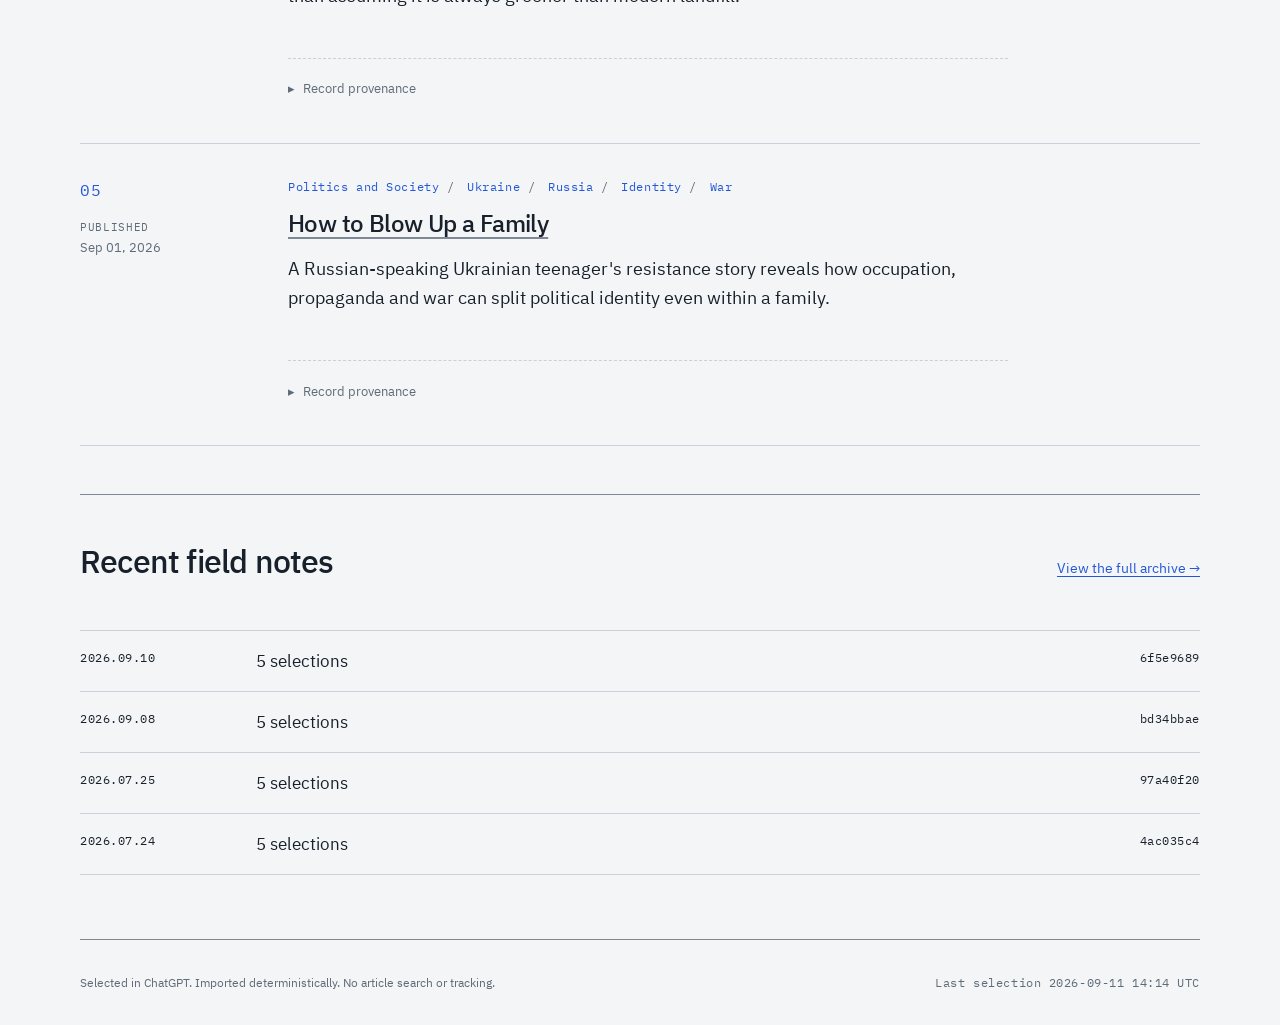
==== commit a93f2856: "chore: publish daily essay picks" ====
--- a/public/index.html
+++ b/public/index.html
@@ -26,117 +26,117 @@
     </header>
     <main id="content" class="page-shell" tabindex="-1"><header class="hero">
   <div><p class="kicker mono">DAILY / FIVE / SERIOUS READING</p><h1 id="page-heading">A research notebook for what is worth reading.</h1></div>
-  <div class="hero__status"><span class="status-light" aria-hidden="true"></span><span>90 articles in the live feed</span></div>
+  <div class="hero__status"><span class="status-light" aria-hidden="true"></span><span>95 articles in the live feed</span></div>
 </header>
 <section class="run" aria-labelledby="latest-run">
   <header class="run-header">
-    <div><p class="section-label mono">LATEST SELECTION</p><h2 id="latest-run"><span class="sr-only">Latest selection — </span><time datetime="2026-09-10T14:12:34+00:00">September 10, 2026</time></h2></div>
+    <div><p class="section-label mono">LATEST SELECTION</p><h2 id="latest-run"><span class="sr-only">Latest selection — </span><time datetime="2026-09-11T14:14:07+00:00">September 11, 2026</time></h2></div>
     <dl class="run-facts mono">
-      <div><dt>Items</dt><dd>5</dd></div><div><dt>Batch</dt><dd>6f5e9689c3</dd></div><div><dt>Source</dt><dd>github</dd></div>
+      <div><dt>Items</dt><dd>5</dd></div><div><dt>Batch</dt><dd>d6293b506e</dd></div><div><dt>Source</dt><dd>github</dd></div>
     </dl>
   </header>
-  <div class="article-list"><article class="article-entry" aria-labelledby="article-6f5e9689c3e3bb74f8ec74c9edb36ad6ce033e85654e7ca6fc3666cf2e665b04-1">
+  <div class="article-list"><article class="article-entry" aria-labelledby="article-d6293b506ec250a758f3ee345e0f92c6ee6ad7d4e4705aa4b372866af0a94dcd-1">
   <div class="article-entry__meta">
     <span class="rank mono"><span class="sr-only">Selection rank </span>01</span>
     <dl>
-      <div><dt>Published</dt><dd><time datetime="2026-09-09T00:00:00+00:00">Sep 09, 2026</time></dd></div>
+      <div><dt>Published</dt><dd><time datetime="2026-09-10T00:00:00+00:00">Sep 10, 2026</time></dd></div>
     </dl>
   </div>
   <div class="article-entry__body">
-    <ul class="eyebrow mono" aria-label="Topics"><li>Science and Ideas</li><li>Mathematics</li><li>Langlands Program</li><li>Mathematical Physics</li><li>Better Thinking</li></ul>
-    <h3 id="article-6f5e9689c3e3bb74f8ec74c9edb36ad6ce033e85654e7ca6fc3666cf2e665b04-1"><a href="https://www.quantamagazine.org/what-is-maths-mysterious-langlands-program-really-about-20260909/" rel="noopener noreferrer">What Is Math’s Mysterious Langlands Program Really About?</a></h3>
-    <p class="dek">A lucid exploration of the Langlands program and the mysterious correspondences suggesting that distant regions of mathematics may be shadows of a deeper structure.</p>
+    <ul class="eyebrow mono" aria-label="Topics"><li>Science and Ideas</li><li>Mathematics</li><li>Graph Theory</li><li>Computer Science</li><li>Better Thinking</li></ul>
+    <h3 id="article-d6293b506ec250a758f3ee345e0f92c6ee6ad7d4e4705aa4b372866af0a94dcd-1"><a href="https://www.quantamagazine.org/the-four-color-theorem-gets-a-rare-new-proof-20260910/" rel="noopener noreferrer">The Four-Color Theorem Gets a Rare New Proof</a></h3>
+    <p class="dek">A new proof of the famous four-color theorem reveals faster algorithms and previously hidden structure in planar graphs.</p>
     <dl class="editorial-notes">
     </dl>
     <details class="provenance">
-      <summary aria-label="Record provenance for What Is Math’s Mysterious Langlands Program Really About?"><span class="disclosure-marker" aria-hidden="true">▸</span>Record provenance</summary>
+      <summary aria-label="Record provenance for The Four-Color Theorem Gets a Rare New Proof"><span class="disclosure-marker" aria-hidden="true">▸</span>Record provenance</summary>
       <dl>
-        <div><dt>Canonical URL</dt><dd class="mono breakable">https://www.quantamagazine.org/what-is-maths-mysterious-langlands-program-really-about-20260909/</dd></div>
-        <div><dt>Run</dt><dd class="mono">6f5e9689c3e3bb74</dd></div>
+        <div><dt>Canonical URL</dt><dd class="mono breakable">https://www.quantamagazine.org/the-four-color-theorem-gets-a-rare-new-proof-20260910/</dd></div>
+        <div><dt>Run</dt><dd class="mono">d6293b506ec250a7</dd></div>
       </dl>
     </details>
   </div>
-</article><article class="article-entry" aria-labelledby="article-6f5e9689c3e3bb74f8ec74c9edb36ad6ce033e85654e7ca6fc3666cf2e665b04-2">
+</article><article class="article-entry" aria-labelledby="article-d6293b506ec250a758f3ee345e0f92c6ee6ad7d4e4705aa4b372866af0a94dcd-2">
   <div class="article-entry__meta">
     <span class="rank mono"><span class="sr-only">Selection rank </span>02</span>
     <dl>
-      <div><dt>Published</dt><dd><time datetime="2026-09-10T04:00:00+00:00">Sep 10, 2026</time></dd></div>
+      <div><dt>Published</dt><dd><time datetime="2026-09-10T00:00:00+00:00">Sep 10, 2026</time></dd></div>
     </dl>
   </div>
   <div class="article-entry__body">
-    <ul class="eyebrow mono" aria-label="Topics"><li>Culture and Criticism</li><li>Media</li><li>Business Strategy</li><li>Institutions</li><li>Technology</li></ul>
-    <h3 id="article-6f5e9689c3e3bb74f8ec74c9edb36ad6ce033e85654e7ca6fc3666cf2e665b04-2"><a href="https://www.theguardian.com/news/2026/sep/10/bbc-charter-renewal-long-read-secretive-process-that-will-decide-future" rel="noopener noreferrer">‘A completely unique opportunity’: the secretive process that will decide the BBC’s future</a></h3>
-    <p class="dek">Inside the once-a-decade negotiation over the BBC’s funding, governance and purpose as public media confronts streaming, algorithms and declining audiences.</p>
+    <ul class="eyebrow mono" aria-label="Topics"><li>Culture and Criticism</li><li>Personal Growth</li><li>Mental Health</li><li>History</li><li>Medicine</li></ul>
+    <h3 id="article-d6293b506ec250a758f3ee345e0f92c6ee6ad7d4e4705aa4b372866af0a94dcd-2"><a href="https://aeon.co/essays/the-curio-cabinet-of-medieval-mental-health" rel="noopener noreferrer">Medieval mental health</a></h3>
+    <p class="dek">Medieval approaches to anxiety, melancholy and burnout were stranger than ours, yet their emphasis on sleep, companionship, exercise and pleasure feels remarkably familiar.</p>
     <dl class="editorial-notes">
     </dl>
     <details class="provenance">
-      <summary aria-label="Record provenance for ‘A completely unique opportunity’: the secretive process that will decide the BBC’s future"><span class="disclosure-marker" aria-hidden="true">▸</span>Record provenance</summary>
+      <summary aria-label="Record provenance for Medieval mental health"><span class="disclosure-marker" aria-hidden="true">▸</span>Record provenance</summary>
       <dl>
-        <div><dt>Canonical URL</dt><dd class="mono breakable">https://www.theguardian.com/news/2026/sep/10/bbc-charter-renewal-long-read-secretive-process-that-will-decide-future</dd></div>
-        <div><dt>Run</dt><dd class="mono">6f5e9689c3e3bb74</dd></div>
+        <div><dt>Canonical URL</dt><dd class="mono breakable">https://aeon.co/essays/the-curio-cabinet-of-medieval-mental-health</dd></div>
+        <div><dt>Run</dt><dd class="mono">d6293b506ec250a7</dd></div>
       </dl>
     </details>
   </div>
-</article><article class="article-entry" aria-labelledby="article-6f5e9689c3e3bb74f8ec74c9edb36ad6ce033e85654e7ca6fc3666cf2e665b04-3">
+</article><article class="article-entry" aria-labelledby="article-d6293b506ec250a758f3ee345e0f92c6ee6ad7d4e4705aa4b372866af0a94dcd-3">
   <div class="article-entry__meta">
     <span class="rank mono"><span class="sr-only">Selection rank </span>03</span>
     <dl>
-      <div><dt>Published</dt><dd><time datetime="2026-09-09T00:00:00+00:00">Sep 09, 2026</time></dd></div>
+      <div><dt>Published</dt><dd><time datetime="2026-09-05T12:00:00+00:00">Sep 05, 2026</time></dd></div>
     </dl>
   </div>
   <div class="article-entry__body">
-    <ul class="eyebrow mono" aria-label="Topics"><li>Technology</li><li>Artificial Intelligence</li><li>Business Strategy</li><li>Labor</li><li>China</li></ul>
-    <h3 id="article-6f5e9689c3e3bb74f8ec74c9edb36ad6ce033e85654e7ca6fc3666cf2e665b04-3"><a href="https://restofworld.org/2026/china-expert-ai-trainers/" rel="noopener noreferrer">Now it’s China’s experts who are gig workers training AI</a></h3>
-    <p class="dek">Chinese lawyers, architects and engineers are selling their professional judgment as training data, revealing a new layer of white-collar gig work around AI.</p>
+    <ul class="eyebrow mono" aria-label="Topics"><li>Business and Strategy</li><li>Technology</li><li>Management</li><li>Workplace</li><li>Surveillance</li></ul>
+    <h3 id="article-d6293b506ec250a758f3ee345e0f92c6ee6ad7d4e4705aa4b372866af0a94dcd-3"><a href="https://nautil.us/your-boss-is-watching-you-1284806" rel="noopener noreferrer">Your Boss Is Watching You</a></h3>
+    <p class="dek">Workplace surveillance is becoming cheap and ubiquitous, but research suggests that monitoring alone rarely improves performance and often undermines trust.</p>
     <dl class="editorial-notes">
     </dl>
     <details class="provenance">
-      <summary aria-label="Record provenance for Now it’s China’s experts who are gig workers training AI"><span class="disclosure-marker" aria-hidden="true">▸</span>Record provenance</summary>
+      <summary aria-label="Record provenance for Your Boss Is Watching You"><span class="disclosure-marker" aria-hidden="true">▸</span>Record provenance</summary>
       <dl>
-        <div><dt>Canonical URL</dt><dd class="mono breakable">https://restofworld.org/2026/china-expert-ai-trainers/</dd></div>
-        <div><dt>Run</dt><dd class="mono">6f5e9689c3e3bb74</dd></div>
+        <div><dt>Canonical URL</dt><dd class="mono breakable">https://nautil.us/your-boss-is-watching-you-1284806</dd></div>
+        <div><dt>Run</dt><dd class="mono">d6293b506ec250a7</dd></div>
       </dl>
     </details>
   </div>
-</article><article class="article-entry" aria-labelledby="article-6f5e9689c3e3bb74f8ec74c9edb36ad6ce033e85654e7ca6fc3666cf2e665b04-4">
+</article><article class="article-entry" aria-labelledby="article-d6293b506ec250a758f3ee345e0f92c6ee6ad7d4e4705aa4b372866af0a94dcd-4">
   <div class="article-entry__meta">
     <span class="rank mono"><span class="sr-only">Selection rank </span>04</span>
     <dl>
-      <div><dt>Published</dt><dd><time datetime="2026-09-03T00:00:00+00:00">Sep 03, 2026</time></dd></div>
+      <div><dt>Published</dt><dd><time datetime="2026-09-01T00:00:00+00:00">Sep 01, 2026</time></dd></div>
     </dl>
   </div>
   <div class="article-entry__body">
-    <ul class="eyebrow mono" aria-label="Topics"><li>Personal Growth</li><li>Psychology</li><li>Philosophy</li><li>Decision-Making</li><li>Human Nature</li></ul>
-    <h3 id="article-6f5e9689c3e3bb74f8ec74c9edb36ad6ce033e85654e7ca6fc3666cf2e665b04-4"><a href="https://psyche.co/ideas/why-you-should-try-living-without-free-will-for-two-weeks" rel="noopener noreferrer">Why you should try living without free will for two weeks</a></h3>
-    <p class="dek">A provocative two-week experiment: replace reflexive blame with causal questions about the biological, social and environmental conditions behind behavior.</p>
+    <ul class="eyebrow mono" aria-label="Topics"><li>Ideas</li><li>Environment</li><li>Public Policy</li><li>Waste</li><li>Systems Thinking</li></ul>
+    <h3 id="article-d6293b506ec250a758f3ee345e0f92c6ee6ad7d4e4705aa4b372866af0a94dcd-4"><a href="https://worksinprogress.co/issue/just-bury-your-trash/" rel="noopener noreferrer">Just bury your trash</a></h3>
+    <p class="dek">A provocative, evidence-heavy case for judging recycling material by material rather than assuming it is always greener than modern landfill.</p>
     <dl class="editorial-notes">
     </dl>
     <details class="provenance">
-      <summary aria-label="Record provenance for Why you should try living without free will for two weeks"><span class="disclosure-marker" aria-hidden="true">▸</span>Record provenance</summary>
+      <summary aria-label="Record provenance for Just bury your trash"><span class="disclosure-marker" aria-hidden="true">▸</span>Record provenance</summary>
       <dl>
-        <div><dt>Canonical URL</dt><dd class="mono breakable">https://psyche.co/ideas/why-you-should-try-living-without-free-will-for-two-weeks</dd></div>
-        <div><dt>Run</dt><dd class="mono">6f5e9689c3e3bb74</dd></div>
+        <div><dt>Canonical URL</dt><dd class="mono breakable">https://worksinprogress.co/issue/just-bury-your-trash/</dd></div>
+        <div><dt>Run</dt><dd class="mono">d6293b506ec250a7</dd></div>
       </dl>
     </details>
   </div>
-</article><article class="article-entry" aria-labelledby="article-6f5e9689c3e3bb74f8ec74c9edb36ad6ce033e85654e7ca6fc3666cf2e665b04-5">
+</article><article class="article-entry" aria-labelledby="article-d6293b506ec250a758f3ee345e0f92c6ee6ad7d4e4705aa4b372866af0a94dcd-5">
   <div class="article-entry__meta">
     <span class="rank mono"><span class="sr-only">Selection rank </span>05</span>
     <dl>
-      <div><dt>Published</dt><dd><time datetime="2026-08-31T00:00:00+00:00">Aug 31, 2026</time></dd></div>
+      <div><dt>Published</dt><dd><time datetime="2026-09-01T00:00:00+00:00">Sep 01, 2026</time></dd></div>
     </dl>
   </div>
   <div class="article-entry__body">
-    <ul class="eyebrow mono" aria-label="Topics"><li>Politics and Society</li><li>Geopolitics</li><li>Security</li><li>Organizational Strategy</li><li>Middle East</li></ul>
-    <h3 id="article-6f5e9689c3e3bb74f8ec74c9edb36ad6ce033e85654e7ca6fc3666cf2e665b04-5"><a href="https://newlinesmag.com/reportage/the-buried-treasure-left-behind-by-the-islamic-state/" rel="noopener noreferrer">The Buried Treasure Left Behind by the Islamic State</a></h3>
-    <p class="dek">Internal records reveal how the Islamic State dispersed cash and gold into a hidden financial network designed to survive territorial collapse.</p>
+    <ul class="eyebrow mono" aria-label="Topics"><li>Politics and Society</li><li>Ukraine</li><li>Russia</li><li>Identity</li><li>War</li></ul>
+    <h3 id="article-d6293b506ec250a758f3ee345e0f92c6ee6ad7d4e4705aa4b372866af0a94dcd-5"><a href="https://www.bostonreview.net/articles/how-to-blow-up-a-family/" rel="noopener noreferrer">How to Blow Up a Family</a></h3>
+    <p class="dek">A Russian-speaking Ukrainian teenager&#39;s resistance story reveals how occupation, propaganda and war can split political identity even within a family.</p>
     <dl class="editorial-notes">
     </dl>
     <details class="provenance">
-      <summary aria-label="Record provenance for The Buried Treasure Left Behind by the Islamic State"><span class="disclosure-marker" aria-hidden="true">▸</span>Record provenance</summary>
+      <summary aria-label="Record provenance for How to Blow Up a Family"><span class="disclosure-marker" aria-hidden="true">▸</span>Record provenance</summary>
       <dl>
-        <div><dt>Canonical URL</dt><dd class="mono breakable">https://newlinesmag.com/reportage/the-buried-treasure-left-behind-by-the-islamic-state/</dd></div>
-        <div><dt>Run</dt><dd class="mono">6f5e9689c3e3bb74</dd></div>
+        <div><dt>Canonical URL</dt><dd class="mono breakable">https://www.bostonreview.net/articles/how-to-blow-up-a-family/</dd></div>
+        <div><dt>Run</dt><dd class="mono">d6293b506ec250a7</dd></div>
       </dl>
     </details>
   </div>
@@ -144,11 +144,11 @@
 </section>
 <section class="recent-runs" aria-labelledby="recent-heading">
   <div class="section-heading-row"><h2 id="recent-heading">Recent field notes</h2><a class="target-link" href="archive/">View the full archive →</a></div>
-  <ol class="run-index"><li><span class="mono">2026.09.08</span><span>5 selections</span><span class="mono">bd34bbae</span></li><li><span class="mono">2026.07.25</span><span>5 selections</span><span class="mono">97a40f20</span></li><li><span class="mono">2026.07.24</span><span>5 selections</span><span class="mono">4ac035c4</span></li><li><span class="mono">2026.07.23</span><span>5 selections</span><span class="mono">c2f083a2</span></li></ol>
+  <ol class="run-index"><li><span class="mono">2026.09.10</span><span>5 selections</span><span class="mono">6f5e9689</span></li><li><span class="mono">2026.09.08</span><span>5 selections</span><span class="mono">bd34bbae</span></li><li><span class="mono">2026.07.25</span><span>5 selections</span><span class="mono">97a40f20</span></li><li><span class="mono">2026.07.24</span><span>5 selections</span><span class="mono">4ac035c4</span></li></ol>
 </section>
 </main>
     <footer class="site-footer">
       <p>Selected in ChatGPT. Imported deterministically. No article search or tracking.</p>
-<p class="mono">Last selection <time datetime="2026-09-10T14:12:34+00:00">2026-09-10 14:12 UTC</time></p>    </footer>
+<p class="mono">Last selection <time datetime="2026-09-11T14:14:07+00:00">2026-09-11 14:14 UTC</time></p>    </footer>
   </body>
 </html>
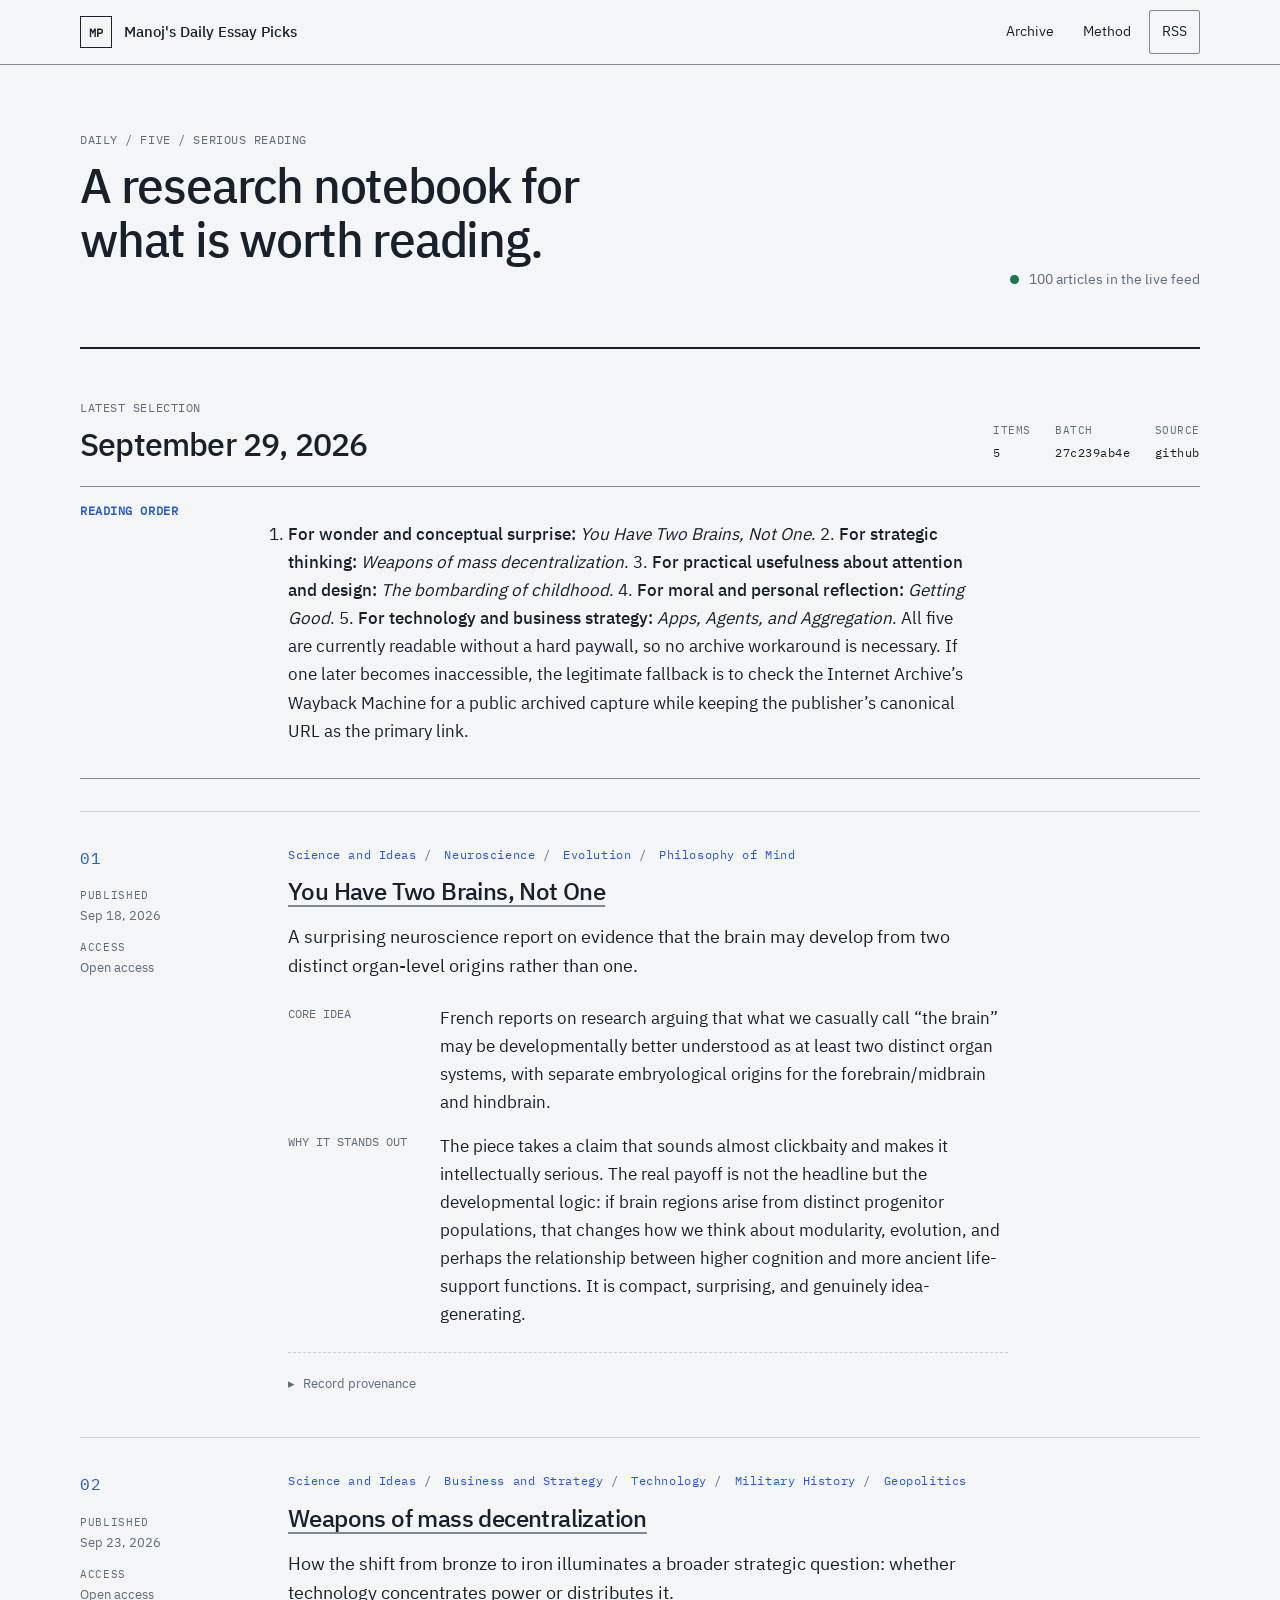
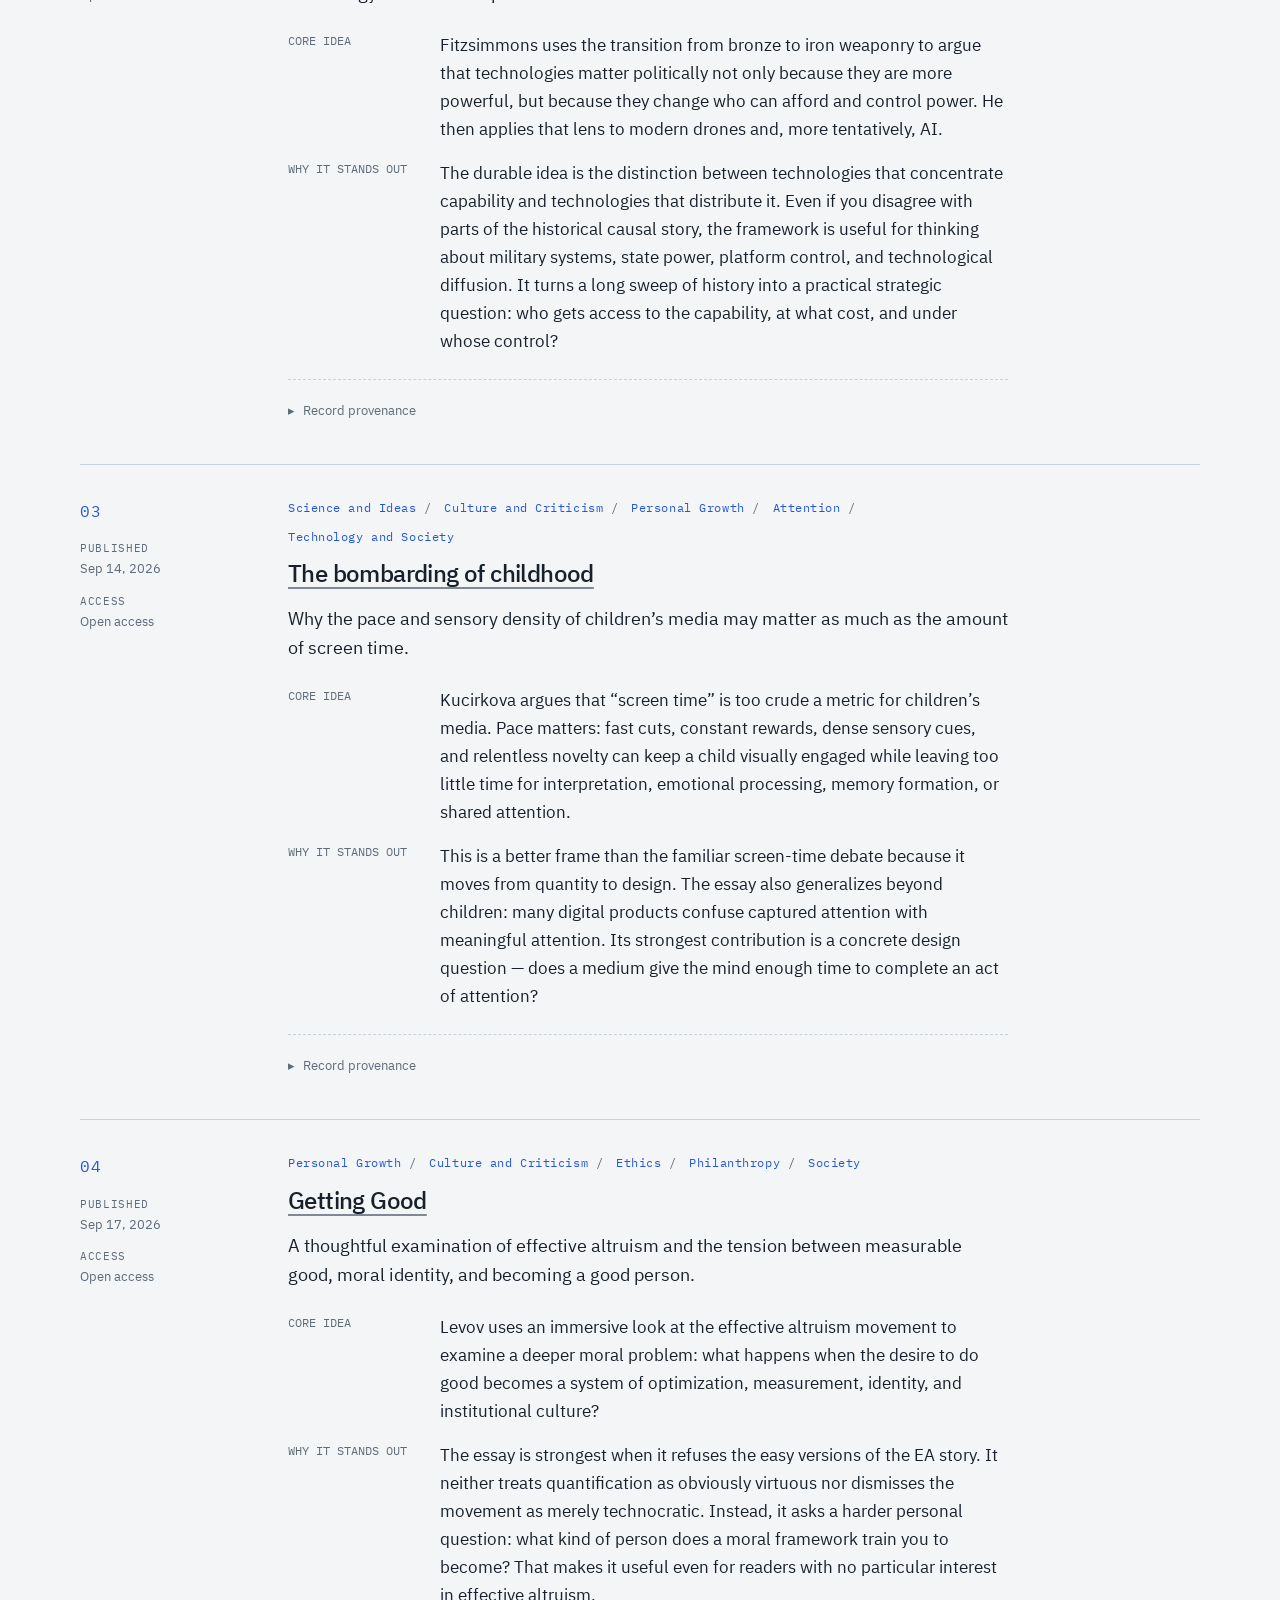
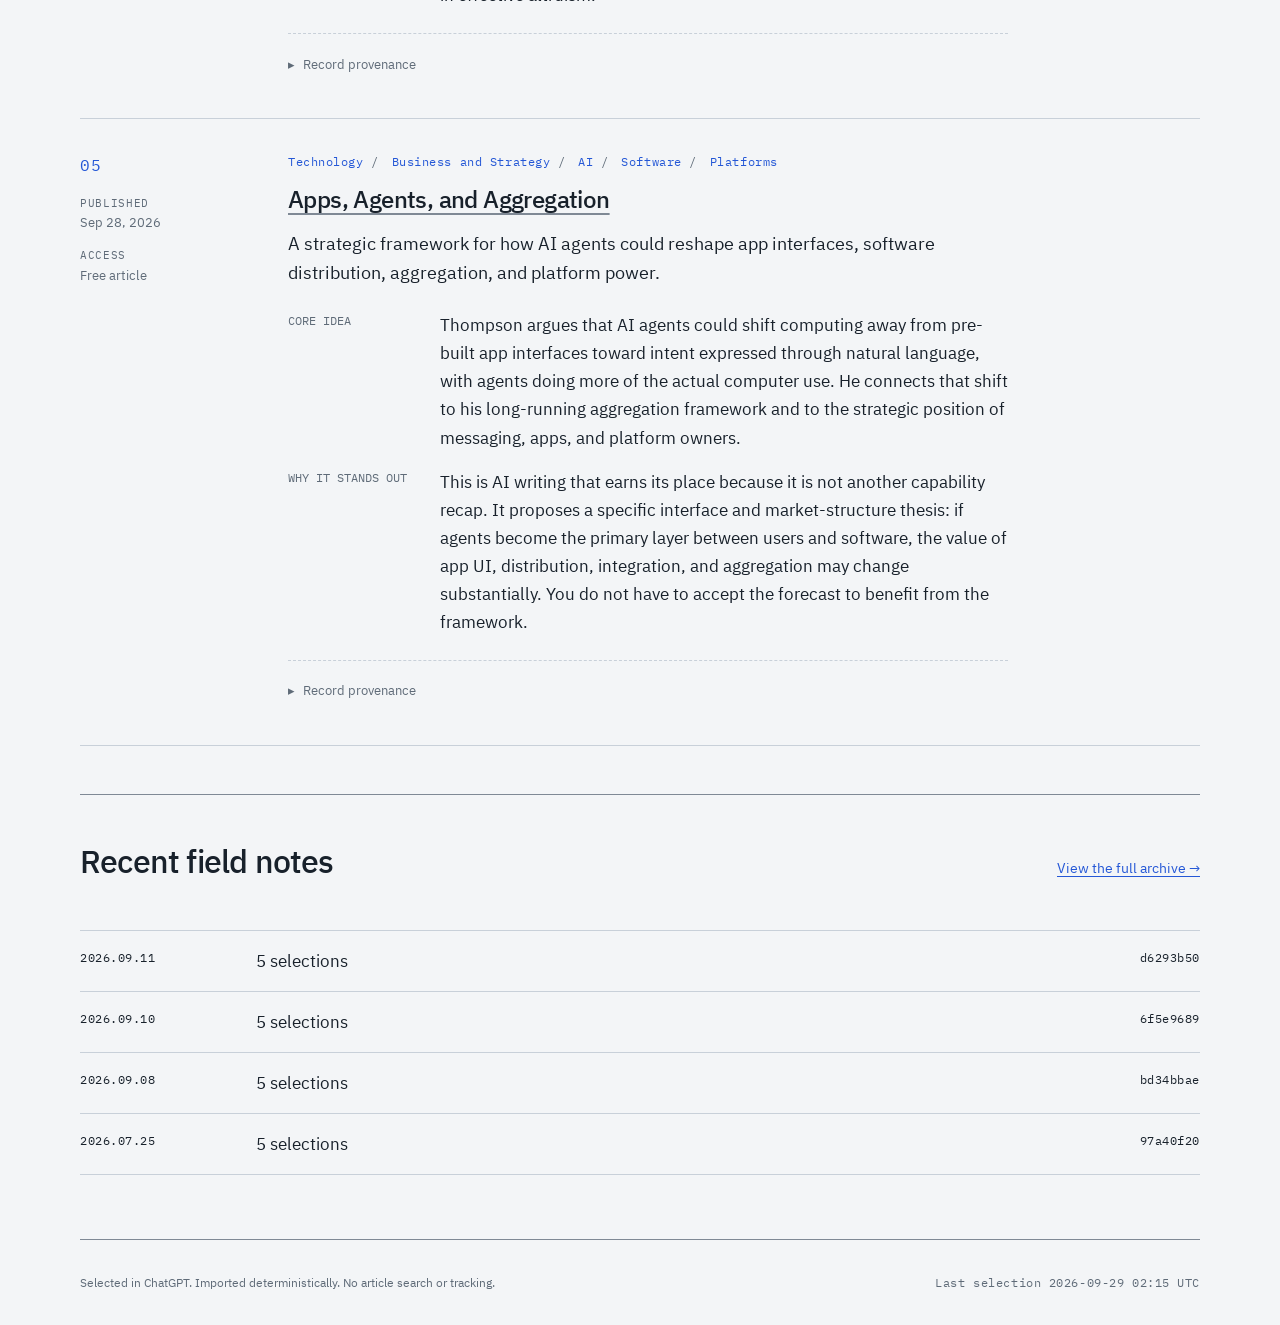
==== commit 7721ebfe: "chore: publish daily essay picks" ====
--- a/public/index.html
+++ b/public/index.html
@@ -26,117 +26,130 @@
     </header>
     <main id="content" class="page-shell" tabindex="-1"><header class="hero">
   <div><p class="kicker mono">DAILY / FIVE / SERIOUS READING</p><h1 id="page-heading">A research notebook for what is worth reading.</h1></div>
-  <div class="hero__status"><span class="status-light" aria-hidden="true"></span><span>95 articles in the live feed</span></div>
+  <div class="hero__status"><span class="status-light" aria-hidden="true"></span><span>100 articles in the live feed</span></div>
 </header>
 <section class="run" aria-labelledby="latest-run">
   <header class="run-header">
-    <div><p class="section-label mono">LATEST SELECTION</p><h2 id="latest-run"><span class="sr-only">Latest selection — </span><time datetime="2026-09-11T14:14:07+00:00">September 11, 2026</time></h2></div>
+    <div><p class="section-label mono">LATEST SELECTION</p><h2 id="latest-run"><span class="sr-only">Latest selection — </span><time datetime="2026-09-29T02:15:00+00:00">September 29, 2026</time></h2></div>
     <dl class="run-facts mono">
-      <div><dt>Items</dt><dd>5</dd></div><div><dt>Batch</dt><dd>d6293b506e</dd></div><div><dt>Source</dt><dd>github</dd></div>
+      <div><dt>Items</dt><dd>5</dd></div><div><dt>Batch</dt><dd>27c239ab4e</dd></div><div><dt>Source</dt><dd>github</dd></div>
     </dl>
   </header>
-  <div class="article-list"><article class="article-entry" aria-labelledby="article-d6293b506ec250a758f3ee345e0f92c6ee6ad7d4e4705aa4b372866af0a94dcd-1">
+<aside class="reading-order" aria-labelledby="reading-order-heading"><h3 id="reading-order-heading" class="reading-order__label mono">READING ORDER</h3><div><ol>
+<li><strong>For wonder and conceptual surprise:</strong> <em>You Have Two Brains, Not One</em>. 2. <strong>For strategic thinking:</strong> <em>Weapons of mass decentralization</em>. 3. <strong>For practical usefulness about attention and design:</strong> <em>The bombarding of childhood</em>. 4. <strong>For moral and personal reflection:</strong> <em>Getting Good</em>. 5. <strong>For technology and business strategy:</strong> <em>Apps, Agents, and Aggregation</em>. All five are currently readable without a hard paywall, so no archive workaround is necessary. If one later becomes inaccessible, the legitimate fallback is to check the Internet Archive’s Wayback Machine for a public archived capture while keeping the publisher’s canonical URL as the primary link.</li>
+</ol>
+</div></aside>  <div class="article-list"><article class="article-entry" aria-labelledby="article-27c239ab4e20e04abd9de2fc88c59a67eb158f0f8918735e228dc489f7fc1ba3-1">
   <div class="article-entry__meta">
     <span class="rank mono"><span class="sr-only">Selection rank </span>01</span>
     <dl>
-      <div><dt>Published</dt><dd><time datetime="2026-09-10T00:00:00+00:00">Sep 10, 2026</time></dd></div>
-    </dl>
+      <div><dt>Published</dt><dd><time datetime="2026-09-18T12:00:00+00:00">Sep 18, 2026</time></dd></div>
+<div><dt>Access</dt><dd>Open access</dd></div>    </dl>
   </div>
   <div class="article-entry__body">
-    <ul class="eyebrow mono" aria-label="Topics"><li>Science and Ideas</li><li>Mathematics</li><li>Graph Theory</li><li>Computer Science</li><li>Better Thinking</li></ul>
-    <h3 id="article-d6293b506ec250a758f3ee345e0f92c6ee6ad7d4e4705aa4b372866af0a94dcd-1"><a href="https://www.quantamagazine.org/the-four-color-theorem-gets-a-rare-new-proof-20260910/" rel="noopener noreferrer">The Four-Color Theorem Gets a Rare New Proof</a></h3>
-    <p class="dek">A new proof of the famous four-color theorem reveals faster algorithms and previously hidden structure in planar graphs.</p>
+    <ul class="eyebrow mono" aria-label="Topics"><li>Science and Ideas</li><li>Neuroscience</li><li>Evolution</li><li>Philosophy of Mind</li></ul>
+    <h3 id="article-27c239ab4e20e04abd9de2fc88c59a67eb158f0f8918735e228dc489f7fc1ba3-1"><a href="https://nautil.us/you-have-two-brains-not-one-1285111" rel="noopener noreferrer">You Have Two Brains, Not One</a></h3>
+    <p class="dek">A surprising neuroscience report on evidence that the brain may develop from two distinct organ-level origins rather than one.</p>
     <dl class="editorial-notes">
-    </dl>
+<div><dt>Core idea</dt><dd><p>French reports on research arguing that what we casually call “the brain” may be developmentally better understood as at least two distinct organ systems, with separate embryological origins for the forebrain/midbrain and hindbrain.</p>
+</dd></div><div><dt>Why it stands out</dt><dd><p>The piece takes a claim that sounds almost clickbaity and makes it intellectually serious. The real payoff is not the headline but the developmental logic: if brain regions arise from distinct progenitor populations, that changes how we think about modularity, evolution, and perhaps the relationship between higher cognition and more ancient life-support functions. It is compact, surprising, and genuinely idea-generating.</p>
+</dd></div>    </dl>
     <details class="provenance">
-      <summary aria-label="Record provenance for The Four-Color Theorem Gets a Rare New Proof"><span class="disclosure-marker" aria-hidden="true">▸</span>Record provenance</summary>
+      <summary aria-label="Record provenance for You Have Two Brains, Not One"><span class="disclosure-marker" aria-hidden="true">▸</span>Record provenance</summary>
       <dl>
-        <div><dt>Canonical URL</dt><dd class="mono breakable">https://www.quantamagazine.org/the-four-color-theorem-gets-a-rare-new-proof-20260910/</dd></div>
-        <div><dt>Run</dt><dd class="mono">d6293b506ec250a7</dd></div>
+        <div><dt>Canonical URL</dt><dd class="mono breakable">https://nautil.us/you-have-two-brains-not-one-1285111</dd></div>
+        <div><dt>Run</dt><dd class="mono">27c239ab4e20e04a</dd></div>
       </dl>
     </details>
   </div>
-</article><article class="article-entry" aria-labelledby="article-d6293b506ec250a758f3ee345e0f92c6ee6ad7d4e4705aa4b372866af0a94dcd-2">
+</article><article class="article-entry" aria-labelledby="article-27c239ab4e20e04abd9de2fc88c59a67eb158f0f8918735e228dc489f7fc1ba3-2">
   <div class="article-entry__meta">
     <span class="rank mono"><span class="sr-only">Selection rank </span>02</span>
     <dl>
-      <div><dt>Published</dt><dd><time datetime="2026-09-10T00:00:00+00:00">Sep 10, 2026</time></dd></div>
-    </dl>
+      <div><dt>Published</dt><dd><time datetime="2026-09-23T00:00:00+00:00">Sep 23, 2026</time></dd></div>
+<div><dt>Access</dt><dd>Open access</dd></div>    </dl>
   </div>
   <div class="article-entry__body">
-    <ul class="eyebrow mono" aria-label="Topics"><li>Culture and Criticism</li><li>Personal Growth</li><li>Mental Health</li><li>History</li><li>Medicine</li></ul>
-    <h3 id="article-d6293b506ec250a758f3ee345e0f92c6ee6ad7d4e4705aa4b372866af0a94dcd-2"><a href="https://aeon.co/essays/the-curio-cabinet-of-medieval-mental-health" rel="noopener noreferrer">Medieval mental health</a></h3>
-    <p class="dek">Medieval approaches to anxiety, melancholy and burnout were stranger than ours, yet their emphasis on sleep, companionship, exercise and pleasure feels remarkably familiar.</p>
+    <ul class="eyebrow mono" aria-label="Topics"><li>Science and Ideas</li><li>Business and Strategy</li><li>Technology</li><li>Military History</li><li>Geopolitics</li></ul>
+    <h3 id="article-27c239ab4e20e04abd9de2fc88c59a67eb158f0f8918735e228dc489f7fc1ba3-2"><a href="https://worksinprogress.co/issue/weapons-of-mass-decentralization/" rel="noopener noreferrer">Weapons of mass decentralization</a></h3>
+    <p class="dek">How the shift from bronze to iron illuminates a broader strategic question: whether technology concentrates power or distributes it.</p>
     <dl class="editorial-notes">
-    </dl>
+<div><dt>Core idea</dt><dd><p>Fitzsimmons uses the transition from bronze to iron weaponry to argue that technologies matter politically not only because they are more powerful, but because they change who can afford and control power. He then applies that lens to modern drones and, more tentatively, AI.</p>
+</dd></div><div><dt>Why it stands out</dt><dd><p>The durable idea is the distinction between technologies that concentrate capability and technologies that distribute it. Even if you disagree with parts of the historical causal story, the framework is useful for thinking about military systems, state power, platform control, and technological diffusion. It turns a long sweep of history into a practical strategic question: who gets access to the capability, at what cost, and under whose control?</p>
+</dd></div>    </dl>
     <details class="provenance">
-      <summary aria-label="Record provenance for Medieval mental health"><span class="disclosure-marker" aria-hidden="true">▸</span>Record provenance</summary>
+      <summary aria-label="Record provenance for Weapons of mass decentralization"><span class="disclosure-marker" aria-hidden="true">▸</span>Record provenance</summary>
       <dl>
-        <div><dt>Canonical URL</dt><dd class="mono breakable">https://aeon.co/essays/the-curio-cabinet-of-medieval-mental-health</dd></div>
-        <div><dt>Run</dt><dd class="mono">d6293b506ec250a7</dd></div>
+        <div><dt>Canonical URL</dt><dd class="mono breakable">https://worksinprogress.co/issue/weapons-of-mass-decentralization/</dd></div>
+        <div><dt>Run</dt><dd class="mono">27c239ab4e20e04a</dd></div>
       </dl>
     </details>
   </div>
-</article><article class="article-entry" aria-labelledby="article-d6293b506ec250a758f3ee345e0f92c6ee6ad7d4e4705aa4b372866af0a94dcd-3">
+</article><article class="article-entry" aria-labelledby="article-27c239ab4e20e04abd9de2fc88c59a67eb158f0f8918735e228dc489f7fc1ba3-3">
   <div class="article-entry__meta">
     <span class="rank mono"><span class="sr-only">Selection rank </span>03</span>
     <dl>
-      <div><dt>Published</dt><dd><time datetime="2026-09-05T12:00:00+00:00">Sep 05, 2026</time></dd></div>
-    </dl>
+      <div><dt>Published</dt><dd><time datetime="2026-09-14T00:00:00+00:00">Sep 14, 2026</time></dd></div>
+<div><dt>Access</dt><dd>Open access</dd></div>    </dl>
   </div>
   <div class="article-entry__body">
-    <ul class="eyebrow mono" aria-label="Topics"><li>Business and Strategy</li><li>Technology</li><li>Management</li><li>Workplace</li><li>Surveillance</li></ul>
-    <h3 id="article-d6293b506ec250a758f3ee345e0f92c6ee6ad7d4e4705aa4b372866af0a94dcd-3"><a href="https://nautil.us/your-boss-is-watching-you-1284806" rel="noopener noreferrer">Your Boss Is Watching You</a></h3>
-    <p class="dek">Workplace surveillance is becoming cheap and ubiquitous, but research suggests that monitoring alone rarely improves performance and often undermines trust.</p>
+    <ul class="eyebrow mono" aria-label="Topics"><li>Science and Ideas</li><li>Culture and Criticism</li><li>Personal Growth</li><li>Attention</li><li>Technology and Society</li></ul>
+    <h3 id="article-27c239ab4e20e04abd9de2fc88c59a67eb158f0f8918735e228dc489f7fc1ba3-3"><a href="https://aeon.co/essays/its-not-just-screen-time-kids-are-bombarded-by-hectic-media" rel="noopener noreferrer">The bombarding of childhood</a></h3>
+    <p class="dek">Why the pace and sensory density of children’s media may matter as much as the amount of screen time.</p>
     <dl class="editorial-notes">
-    </dl>
+<div><dt>Core idea</dt><dd><p>Kucirkova argues that “screen time” is too crude a metric for children’s media. Pace matters: fast cuts, constant rewards, dense sensory cues, and relentless novelty can keep a child visually engaged while leaving too little time for interpretation, emotional processing, memory formation, or shared attention.</p>
+</dd></div><div><dt>Why it stands out</dt><dd><p>This is a better frame than the familiar screen-time debate because it moves from quantity to design. The essay also generalizes beyond children: many digital products confuse captured attention with meaningful attention. Its strongest contribution is a concrete design question — does a medium give the mind enough time to complete an act of attention?</p>
+</dd></div>    </dl>
     <details class="provenance">
-      <summary aria-label="Record provenance for Your Boss Is Watching You"><span class="disclosure-marker" aria-hidden="true">▸</span>Record provenance</summary>
+      <summary aria-label="Record provenance for The bombarding of childhood"><span class="disclosure-marker" aria-hidden="true">▸</span>Record provenance</summary>
       <dl>
-        <div><dt>Canonical URL</dt><dd class="mono breakable">https://nautil.us/your-boss-is-watching-you-1284806</dd></div>
-        <div><dt>Run</dt><dd class="mono">d6293b506ec250a7</dd></div>
+        <div><dt>Canonical URL</dt><dd class="mono breakable">https://aeon.co/essays/its-not-just-screen-time-kids-are-bombarded-by-hectic-media</dd></div>
+        <div><dt>Run</dt><dd class="mono">27c239ab4e20e04a</dd></div>
       </dl>
     </details>
   </div>
-</article><article class="article-entry" aria-labelledby="article-d6293b506ec250a758f3ee345e0f92c6ee6ad7d4e4705aa4b372866af0a94dcd-4">
+</article><article class="article-entry" aria-labelledby="article-27c239ab4e20e04abd9de2fc88c59a67eb158f0f8918735e228dc489f7fc1ba3-4">
   <div class="article-entry__meta">
     <span class="rank mono"><span class="sr-only">Selection rank </span>04</span>
     <dl>
-      <div><dt>Published</dt><dd><time datetime="2026-09-01T00:00:00+00:00">Sep 01, 2026</time></dd></div>
-    </dl>
+      <div><dt>Published</dt><dd><time datetime="2026-09-17T00:00:00+00:00">Sep 17, 2026</time></dd></div>
+<div><dt>Access</dt><dd>Open access</dd></div>    </dl>
   </div>
   <div class="article-entry__body">
-    <ul class="eyebrow mono" aria-label="Topics"><li>Ideas</li><li>Environment</li><li>Public Policy</li><li>Waste</li><li>Systems Thinking</li></ul>
-    <h3 id="article-d6293b506ec250a758f3ee345e0f92c6ee6ad7d4e4705aa4b372866af0a94dcd-4"><a href="https://worksinprogress.co/issue/just-bury-your-trash/" rel="noopener noreferrer">Just bury your trash</a></h3>
-    <p class="dek">A provocative, evidence-heavy case for judging recycling material by material rather than assuming it is always greener than modern landfill.</p>
+    <ul class="eyebrow mono" aria-label="Topics"><li>Personal Growth</li><li>Culture and Criticism</li><li>Ethics</li><li>Philanthropy</li><li>Society</li></ul>
+    <h3 id="article-27c239ab4e20e04abd9de2fc88c59a67eb158f0f8918735e228dc489f7fc1ba3-4"><a href="https://thepointmag.com/examined-life/getting-good-effective-altruism/" rel="noopener noreferrer">Getting Good</a></h3>
+    <p class="dek">A thoughtful examination of effective altruism and the tension between measurable good, moral identity, and becoming a good person.</p>
     <dl class="editorial-notes">
-    </dl>
+<div><dt>Core idea</dt><dd><p>Levov uses an immersive look at the effective altruism movement to examine a deeper moral problem: what happens when the desire to do good becomes a system of optimization, measurement, identity, and institutional culture?</p>
+</dd></div><div><dt>Why it stands out</dt><dd><p>The essay is strongest when it refuses the easy versions of the EA story. It neither treats quantification as obviously virtuous nor dismisses the movement as merely technocratic. Instead, it asks a harder personal question: what kind of person does a moral framework train you to become? That makes it useful even for readers with no particular interest in effective altruism.</p>
+</dd></div>    </dl>
     <details class="provenance">
-      <summary aria-label="Record provenance for Just bury your trash"><span class="disclosure-marker" aria-hidden="true">▸</span>Record provenance</summary>
+      <summary aria-label="Record provenance for Getting Good"><span class="disclosure-marker" aria-hidden="true">▸</span>Record provenance</summary>
       <dl>
-        <div><dt>Canonical URL</dt><dd class="mono breakable">https://worksinprogress.co/issue/just-bury-your-trash/</dd></div>
-        <div><dt>Run</dt><dd class="mono">d6293b506ec250a7</dd></div>
+        <div><dt>Canonical URL</dt><dd class="mono breakable">https://thepointmag.com/examined-life/getting-good-effective-altruism/</dd></div>
+        <div><dt>Run</dt><dd class="mono">27c239ab4e20e04a</dd></div>
       </dl>
     </details>
   </div>
-</article><article class="article-entry" aria-labelledby="article-d6293b506ec250a758f3ee345e0f92c6ee6ad7d4e4705aa4b372866af0a94dcd-5">
+</article><article class="article-entry" aria-labelledby="article-27c239ab4e20e04abd9de2fc88c59a67eb158f0f8918735e228dc489f7fc1ba3-5">
   <div class="article-entry__meta">
     <span class="rank mono"><span class="sr-only">Selection rank </span>05</span>
     <dl>
-      <div><dt>Published</dt><dd><time datetime="2026-09-01T00:00:00+00:00">Sep 01, 2026</time></dd></div>
-    </dl>
+      <div><dt>Published</dt><dd><time datetime="2026-09-28T00:00:00+00:00">Sep 28, 2026</time></dd></div>
+<div><dt>Access</dt><dd>Free article</dd></div>    </dl>
   </div>
   <div class="article-entry__body">
-    <ul class="eyebrow mono" aria-label="Topics"><li>Politics and Society</li><li>Ukraine</li><li>Russia</li><li>Identity</li><li>War</li></ul>
-    <h3 id="article-d6293b506ec250a758f3ee345e0f92c6ee6ad7d4e4705aa4b372866af0a94dcd-5"><a href="https://www.bostonreview.net/articles/how-to-blow-up-a-family/" rel="noopener noreferrer">How to Blow Up a Family</a></h3>
-    <p class="dek">A Russian-speaking Ukrainian teenager&#39;s resistance story reveals how occupation, propaganda and war can split political identity even within a family.</p>
+    <ul class="eyebrow mono" aria-label="Topics"><li>Technology</li><li>Business and Strategy</li><li>AI</li><li>Software</li><li>Platforms</li></ul>
+    <h3 id="article-27c239ab4e20e04abd9de2fc88c59a67eb158f0f8918735e228dc489f7fc1ba3-5"><a href="https://stratechery.com/2026/apps-agents-and-aggregation/" rel="noopener noreferrer">Apps, Agents, and Aggregation</a></h3>
+    <p class="dek">A strategic framework for how AI agents could reshape app interfaces, software distribution, aggregation, and platform power.</p>
     <dl class="editorial-notes">
-    </dl>
+<div><dt>Core idea</dt><dd><p>Thompson argues that AI agents could shift computing away from pre-built app interfaces toward intent expressed through natural language, with agents doing more of the actual computer use. He connects that shift to his long-running aggregation framework and to the strategic position of messaging, apps, and platform owners.</p>
+</dd></div><div><dt>Why it stands out</dt><dd><p>This is AI writing that earns its place because it is not another capability recap. It proposes a specific interface and market-structure thesis: if agents become the primary layer between users and software, the value of app UI, distribution, integration, and aggregation may change substantially. You do not have to accept the forecast to benefit from the framework.</p>
+</dd></div>    </dl>
     <details class="provenance">
-      <summary aria-label="Record provenance for How to Blow Up a Family"><span class="disclosure-marker" aria-hidden="true">▸</span>Record provenance</summary>
+      <summary aria-label="Record provenance for Apps, Agents, and Aggregation"><span class="disclosure-marker" aria-hidden="true">▸</span>Record provenance</summary>
       <dl>
-        <div><dt>Canonical URL</dt><dd class="mono breakable">https://www.bostonreview.net/articles/how-to-blow-up-a-family/</dd></div>
-        <div><dt>Run</dt><dd class="mono">d6293b506ec250a7</dd></div>
+        <div><dt>Canonical URL</dt><dd class="mono breakable">https://stratechery.com/2026/apps-agents-and-aggregation/</dd></div>
+        <div><dt>Run</dt><dd class="mono">27c239ab4e20e04a</dd></div>
       </dl>
     </details>
   </div>
@@ -144,11 +157,11 @@
 </section>
 <section class="recent-runs" aria-labelledby="recent-heading">
   <div class="section-heading-row"><h2 id="recent-heading">Recent field notes</h2><a class="target-link" href="archive/">View the full archive →</a></div>
-  <ol class="run-index"><li><span class="mono">2026.09.10</span><span>5 selections</span><span class="mono">6f5e9689</span></li><li><span class="mono">2026.09.08</span><span>5 selections</span><span class="mono">bd34bbae</span></li><li><span class="mono">2026.07.25</span><span>5 selections</span><span class="mono">97a40f20</span></li><li><span class="mono">2026.07.24</span><span>5 selections</span><span class="mono">4ac035c4</span></li></ol>
+  <ol class="run-index"><li><span class="mono">2026.09.11</span><span>5 selections</span><span class="mono">d6293b50</span></li><li><span class="mono">2026.09.10</span><span>5 selections</span><span class="mono">6f5e9689</span></li><li><span class="mono">2026.09.08</span><span>5 selections</span><span class="mono">bd34bbae</span></li><li><span class="mono">2026.07.25</span><span>5 selections</span><span class="mono">97a40f20</span></li></ol>
 </section>
 </main>
     <footer class="site-footer">
       <p>Selected in ChatGPT. Imported deterministically. No article search or tracking.</p>
-<p class="mono">Last selection <time datetime="2026-09-11T14:14:07+00:00">2026-09-11 14:14 UTC</time></p>    </footer>
+<p class="mono">Last selection <time datetime="2026-09-29T02:15:00+00:00">2026-09-29 02:15 UTC</time></p>    </footer>
   </body>
 </html>
